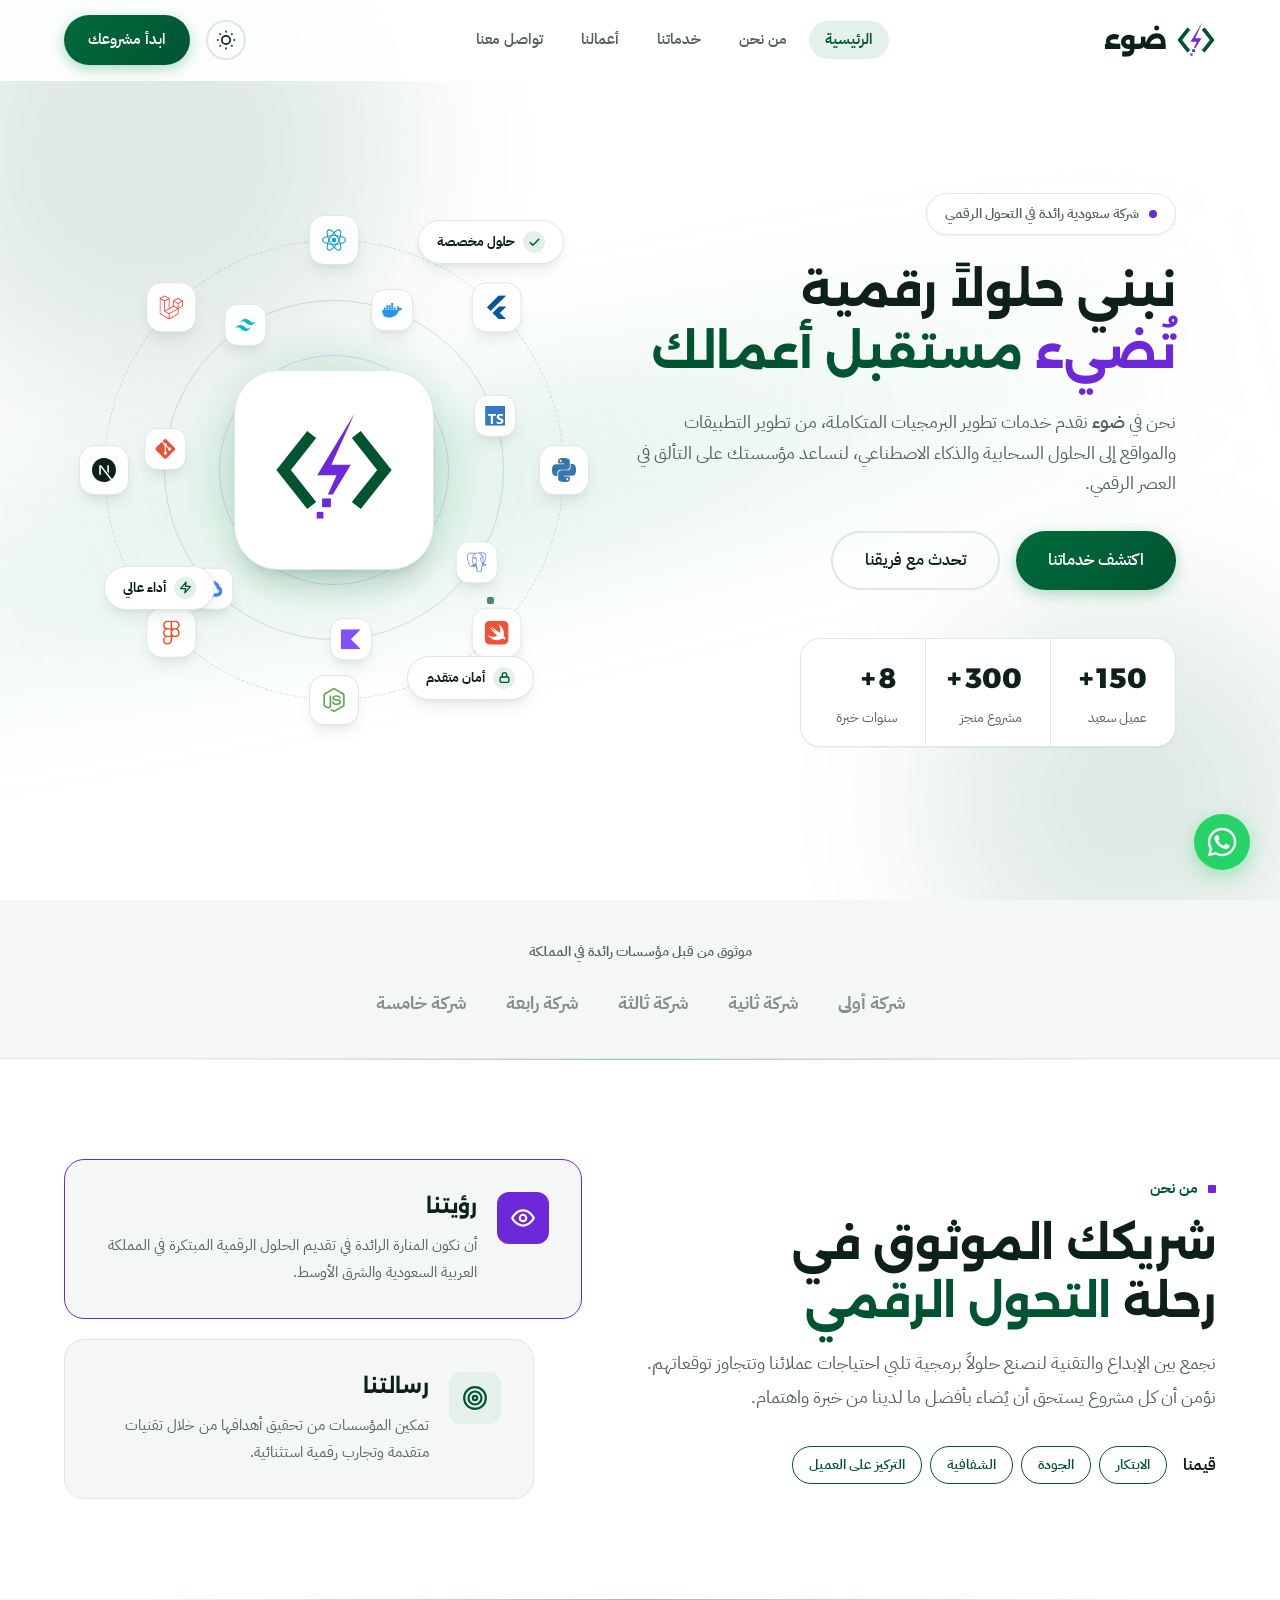
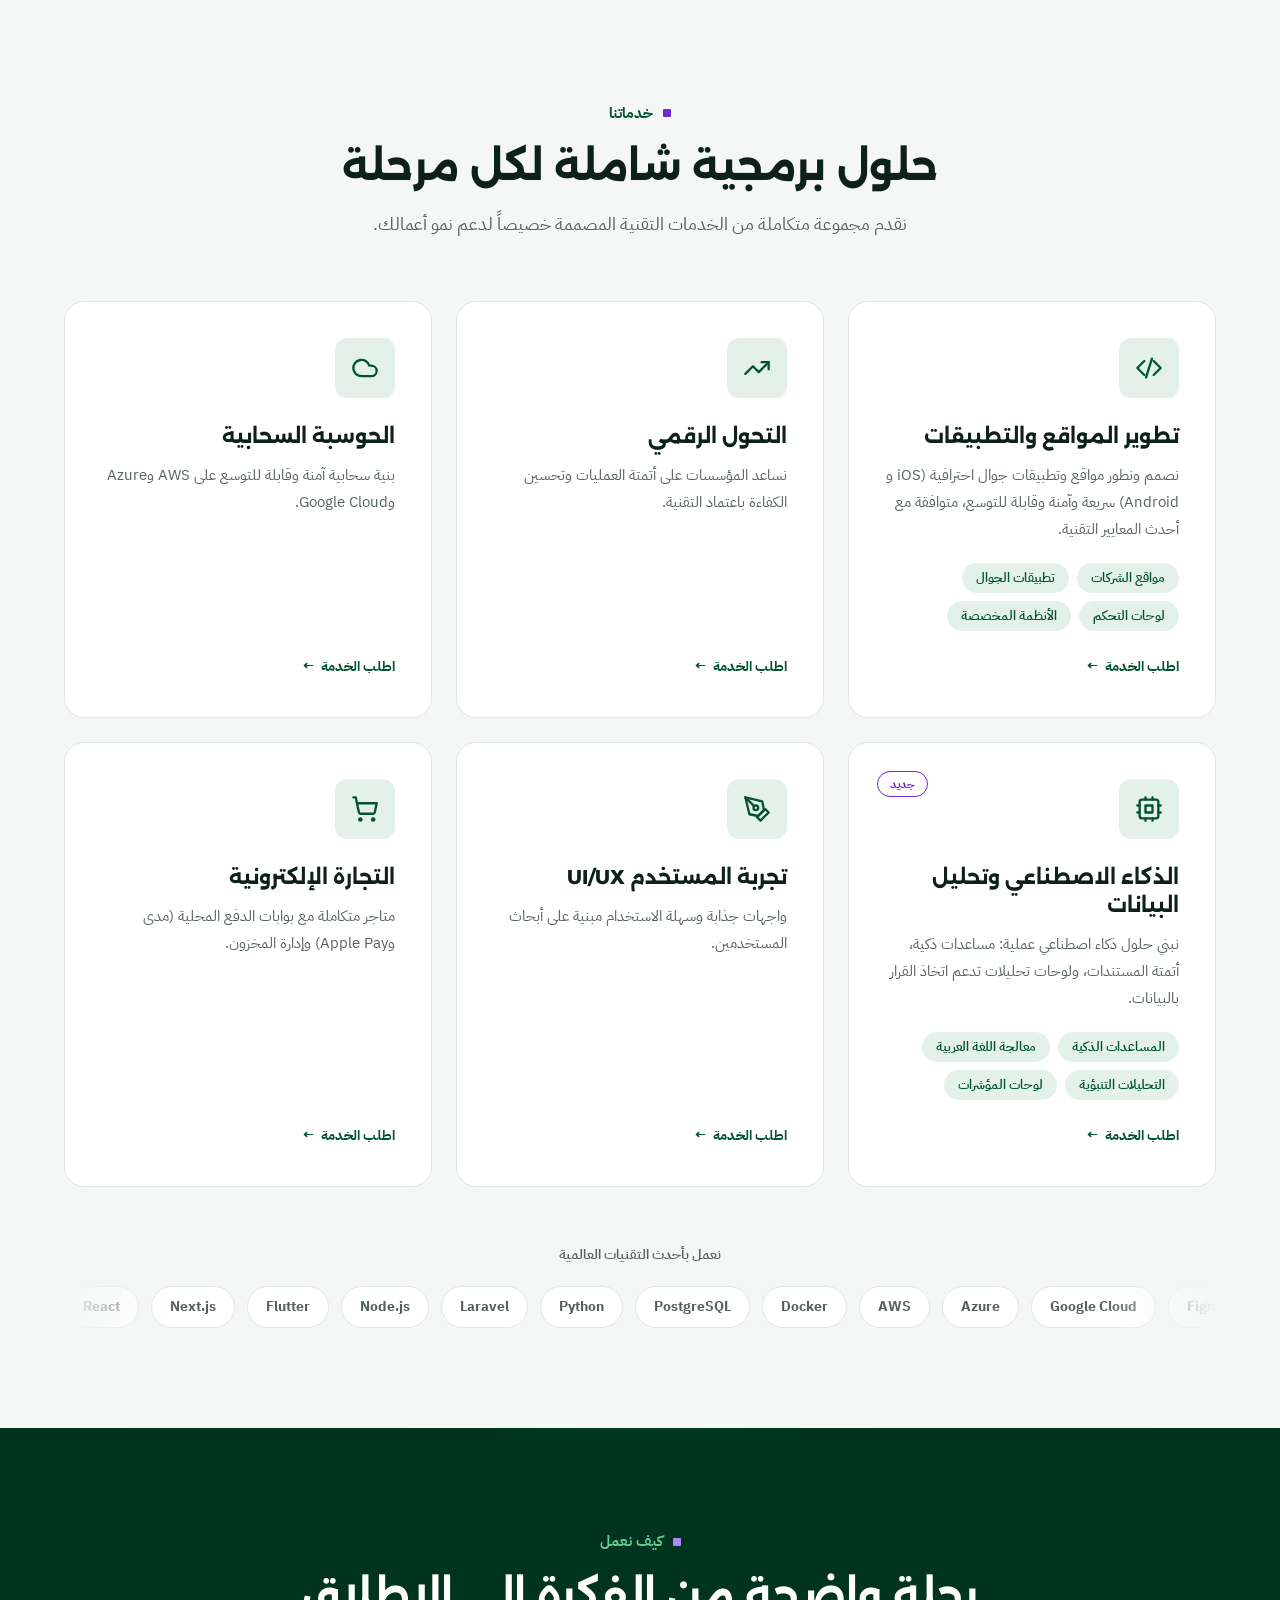
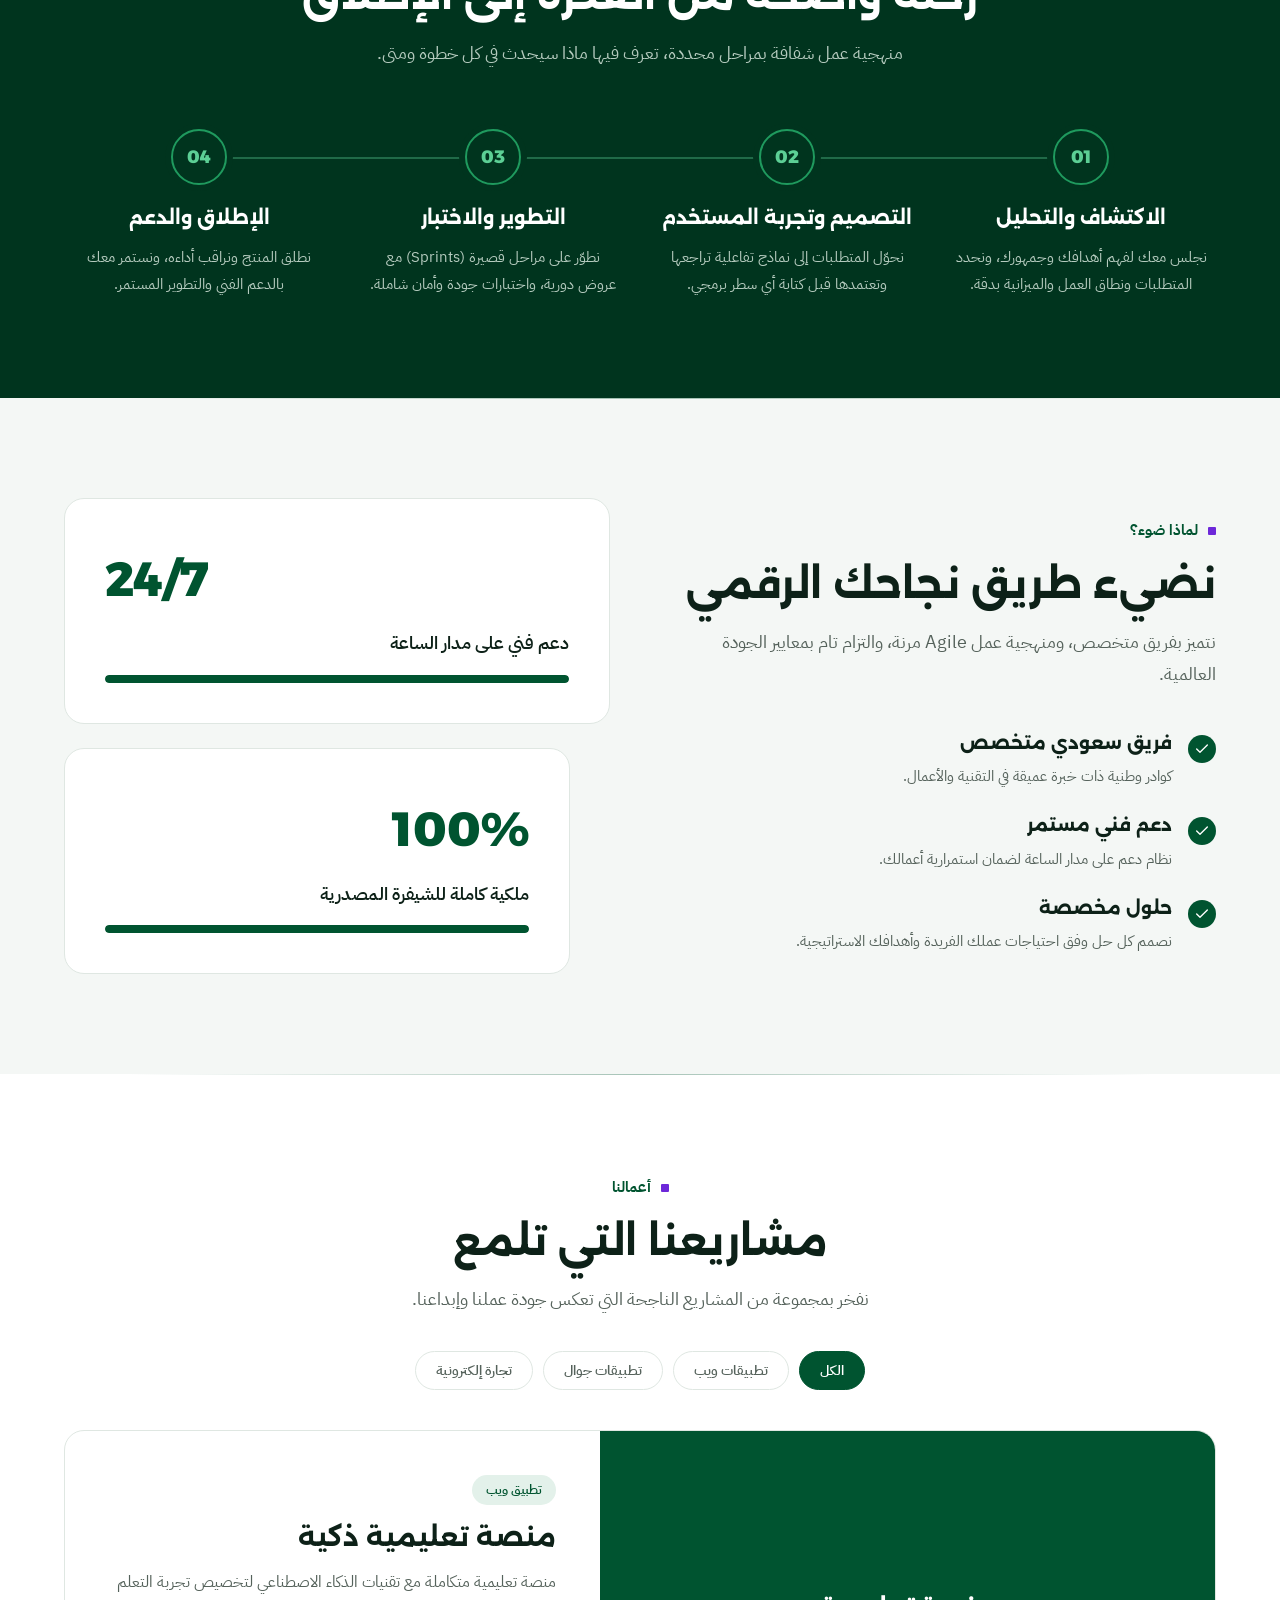
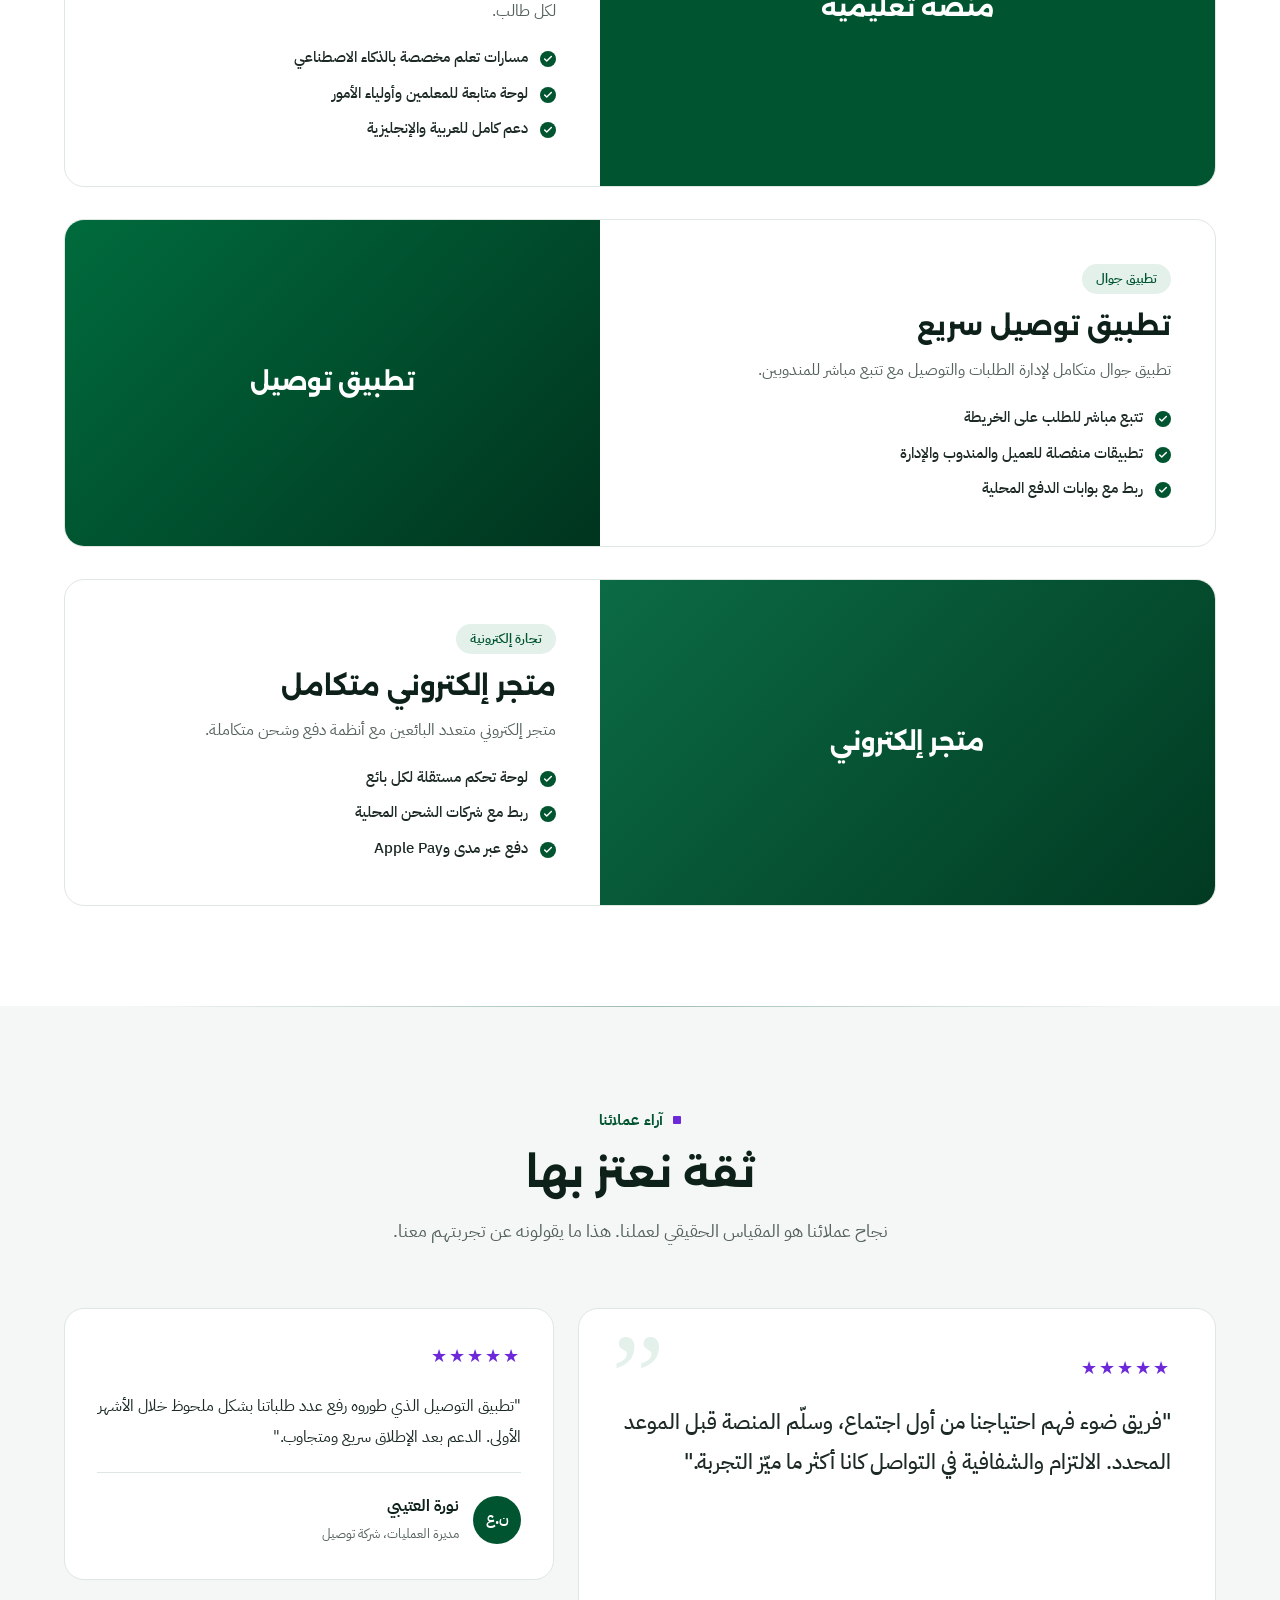
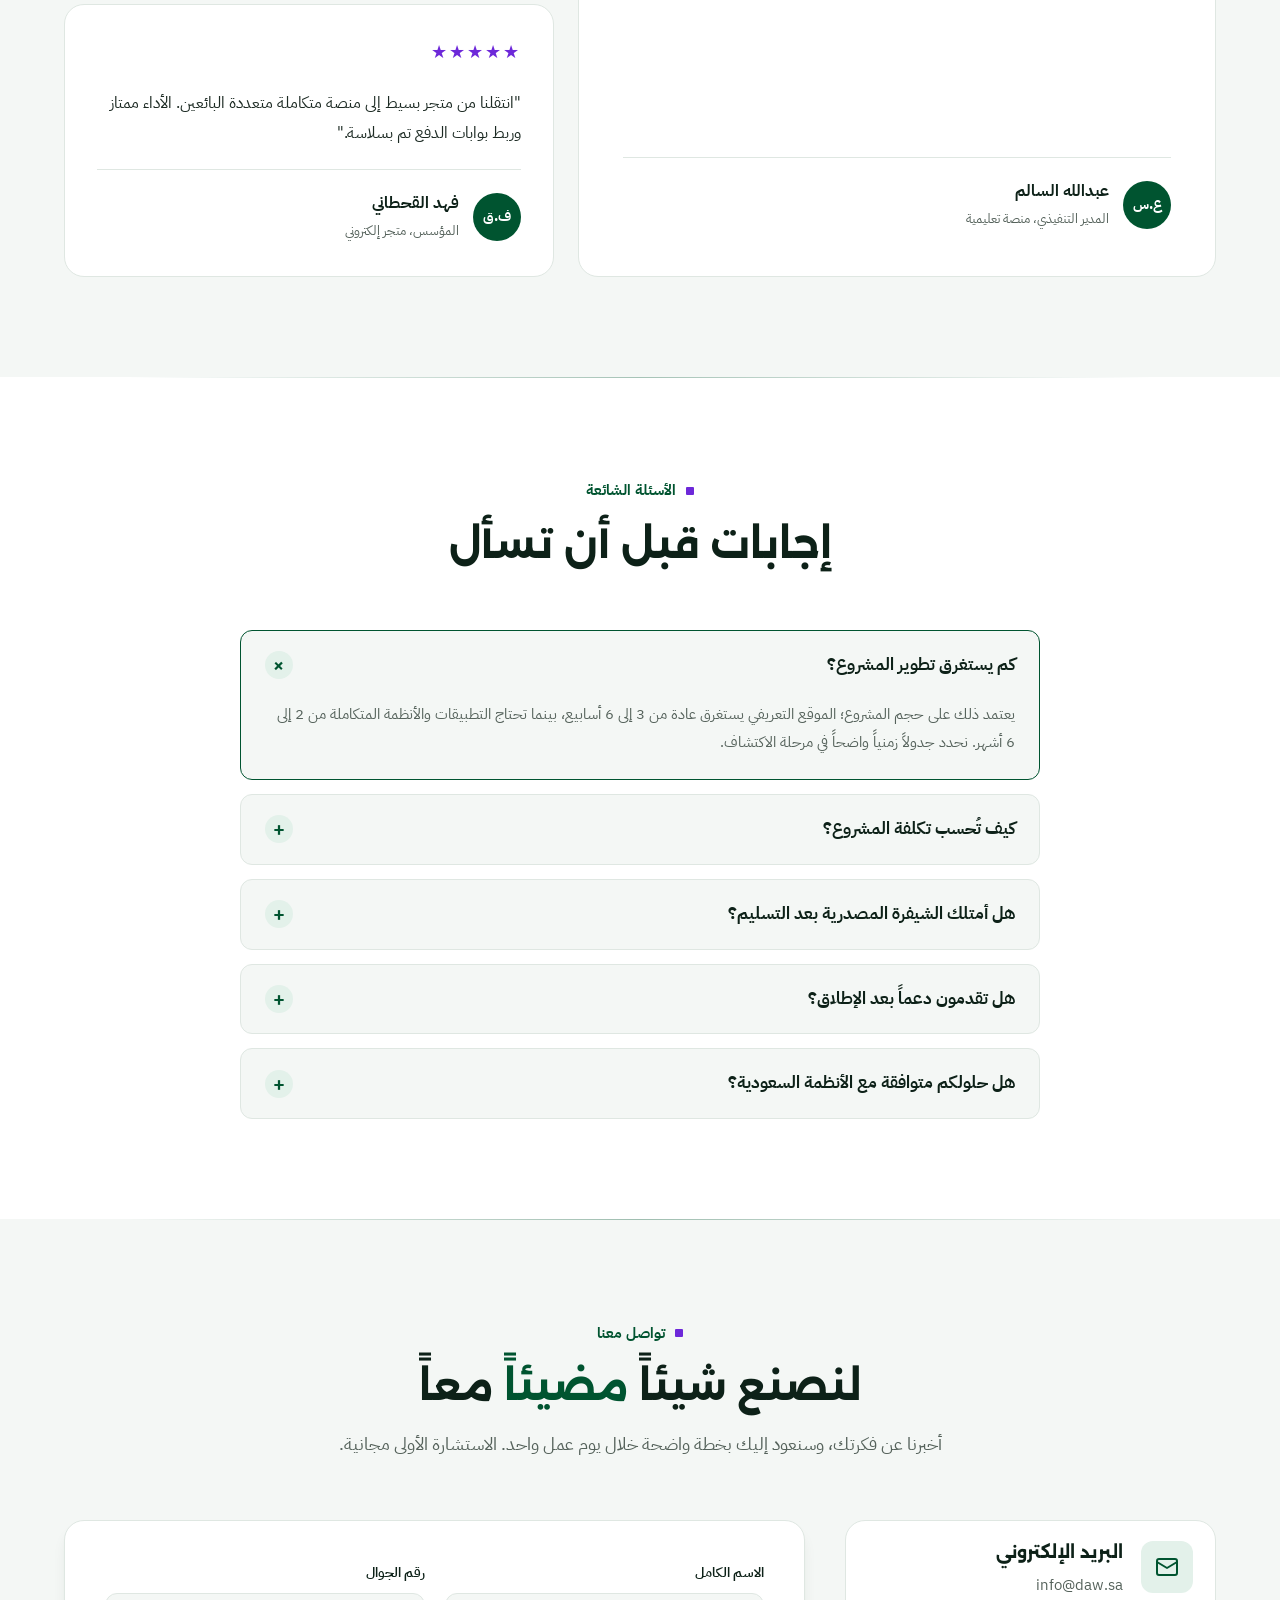
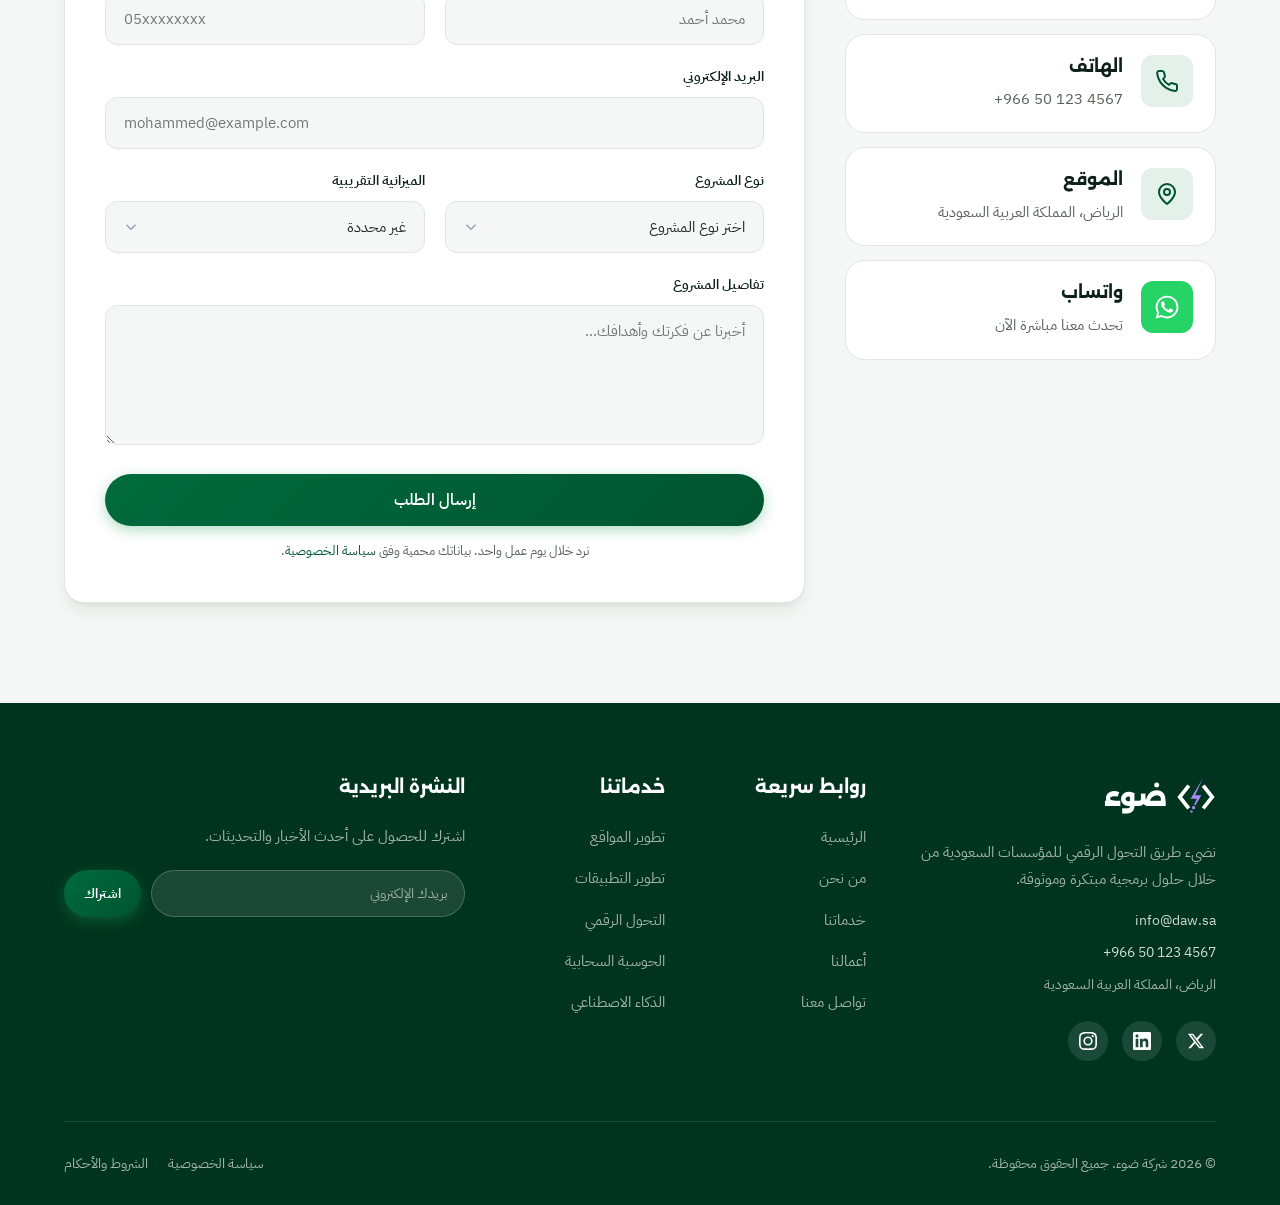
==== index.html @ 93f432c3 "chore: initial commit" ====
<!DOCTYPE html>
<html lang="ar" dir="rtl">
<head>
    <meta charset="UTF-8">
    <meta name="viewport" content="width=device-width, initial-scale=1.0">
    <title>ضوء - تطوير البرمجيات كخدمة | المملكة العربية السعودية</title>
    <meta name="description" content="ضوء - شركة سعودية متخصصة في تطوير البرمجيات والحلول الرقمية المبتكرة">
    <meta name="theme-color" content="#005430">

    <!-- Open Graph / مشاركة الروابط -->
    <meta property="og:type" content="website">
    <meta property="og:locale" content="ar_SA">
    <meta property="og:site_name" content="ضوء">
    <meta property="og:title" content="ضوء - تطوير البرمجيات كخدمة">
    <meta property="og:description" content="نبني حلولاً رقمية تُضيء مستقبل أعمالك: تطوير المواقع والتطبيقات، الحوسبة السحابية، والذكاء الاصطناعي.">
    <!-- TODO: أضف صورة مشاركة 1200×630 ثم فعّل السطرين التاليين -->
    <!-- <meta property="og:image" content="https://daw.sa/og-image.png"> -->
    <!-- <meta name="twitter:image" content="https://daw.sa/og-image.png"> -->
    <meta name="twitter:card" content="summary_large_image">
    <meta name="twitter:title" content="ضوء - تطوير البرمجيات كخدمة">
    <meta name="twitter:description" content="شركة سعودية متخصصة في تطوير البرمجيات والحلول الرقمية المبتكرة.">

    <link rel="icon" type="image/svg+xml" href="brand/favicon.svg">

    <!-- تطبيق الوضع الداكن قبل الرسم لمنع الوميض -->
    <script>
        (function () {
            try {
                var t = localStorage.getItem('theme');
                if (t === 'dark' || (!t && window.matchMedia('(prefers-color-scheme: dark)').matches)) {
                    document.documentElement.setAttribute('data-theme', 'dark');
                }
            } catch (e) {}
        })();
    </script>

    <script type="application/ld+json">
    {
        "@context": "https://schema.org",
        "@type": "Organization",
        "name": "ضوء",
        "description": "شركة سعودية متخصصة في تطوير البرمجيات والحلول الرقمية المبتكرة",
        "email": "info@daw.sa",
        "telephone": "+966501234567",
        "address": {
            "@type": "PostalAddress",
            "addressLocality": "الرياض",
            "addressCountry": "SA"
        }
    }
    </script>

    <link rel="preconnect" href="https://fonts.googleapis.com">
    <link rel="preconnect" href="https://fonts.gstatic.com" crossorigin>
    <link href="https://fonts.googleapis.com/css2?family=Alexandria:wght@500;600;700;800&family=IBM+Plex+Sans+Arabic:wght@300;400;500;600;700&display=swap" rel="stylesheet">
    <link rel="stylesheet" href="styles.css?v=24">
</head>
<body>
    <!-- Logo sprite (source: brand/logo-mark.svg) -->
    <svg width="0" height="0" style="position:absolute" aria-hidden="true" focusable="false">
        <defs>
            <clipPath id="logo-cut"><rect width="48" height="33.5"/></clipPath>
            <symbol id="logo-mark" viewBox="0 0 48 48">
                <path d="M14 12 4.5 24 14 36M34 12l9.5 12L34 36" fill="none" stroke="var(--logo-g)" stroke-width="4.4" stroke-linecap="square" stroke-linejoin="miter"/>
                <path d="M32 2 17.5 26H25L16 46 30.5 22H23Z" fill="var(--logo-gd)" clip-path="url(#logo-cut)"/>
                <rect x="19.4" y="35" width="3.4" height="3.4" fill="var(--logo-px)"/>
                <rect x="17.3" y="40.2" width="2.6" height="2.6" fill="var(--logo-px)"/>
            </symbol>
        </defs>
    </svg>
    <!-- Header -->
    <header class="header" id="header">
        <div class="container">
            <a href="#" class="logo" aria-label="ضوء - الصفحة الرئيسية">
                <span class="logo-icon"><svg aria-hidden="true"><use href="#logo-mark"/></svg></span>
                <span class="logo-text">ضو<span class="logo-hamza">ء</span></span>
            </a>
            <nav class="nav" id="nav">
                <ul class="nav-list">
                    <li><a href="#home" class="nav-link active">الرئيسية</a></li>
                    <li><a href="#about" class="nav-link">من نحن</a></li>
                    <li><a href="#services" class="nav-link">خدماتنا</a></li>
                    <li><a href="#work" class="nav-link">أعمالنا</a></li>
                    <li><a href="#contact" class="nav-link">تواصل معنا</a></li>
                </ul>
            </nav>
            <div class="header-actions">
                <button class="theme-toggle" id="themeToggle" aria-label="تبديل الوضع الداكن">
                    <svg class="sun-icon" viewBox="0 0 24 24" fill="none" stroke="currentColor" stroke-width="2">
                        <circle cx="12" cy="12" r="5"></circle>
                        <line x1="12" y1="1" x2="12" y2="3"></line>
                        <line x1="12" y1="21" x2="12" y2="23"></line>
                        <line x1="4.22" y1="4.22" x2="5.64" y2="5.64"></line>
                        <line x1="18.36" y1="18.36" x2="19.78" y2="19.78"></line>
                        <line x1="1" y1="12" x2="3" y2="12"></line>
                        <line x1="21" y1="12" x2="23" y2="12"></line>
                        <line x1="4.22" y1="19.78" x2="5.64" y2="18.36"></line>
                        <line x1="18.36" y1="5.64" x2="19.78" y2="4.22"></line>
                    </svg>
                    <svg class="moon-icon" viewBox="0 0 24 24" fill="none" stroke="currentColor" stroke-width="2">
                        <path d="M21 12.79A9 9 0 1 1 11.21 3 7 7 0 0 0 21 12.79z"></path>
                    </svg>
                </button>
                <a href="#contact" class="btn btn-primary">ابدأ مشروعك</a>
                <button class="menu-toggle" id="menuToggle" aria-label="فتح القائمة">
                    <span></span>
                    <span></span>
                    <span></span>
                </button>
            </div>
        </div>
    </header>

    <!-- Hero Section -->
    <section class="hero" id="home">
        <div class="hero-bg">
            <div class="gradient-orb orb-1"></div>
            <div class="gradient-orb orb-2"></div>
            <div class="hero-beam"></div>
        </div>
        <div class="container">
            <div class="hero-content">
                <div class="hero-badge">
                    <span class="badge-dot"></span>
                    شركة سعودية رائدة في التحول الرقمي
                </div>
                <h1 class="hero-title">
                    نبني حلولاً رقمية<br>
                    <span class="accent-word">تُضيء</span> <span class="gradient-text">مستقبل أعمالك</span>
                </h1>
                <p class="hero-description">
                    نحن في <strong>ضوء</strong> نقدم خدمات تطوير البرمجيات المتكاملة، من تطوير التطبيقات والمواقع إلى الحلول السحابية والذكاء الاصطناعي، لنساعد مؤسستك على التألق في العصر الرقمي.
                </p>
                <div class="hero-actions">
                    <a href="#services" class="btn btn-primary btn-lg">اكتشف خدماتنا</a>
                    <a href="#contact" class="btn btn-outline btn-lg">تحدث مع فريقنا</a>
                </div>
                <div class="hero-stats">
                    <div class="stat-item">
                        <span class="stat-number" data-count="150">0</span>
                        <span class="stat-suffix">+</span>
                        <span class="stat-label">عميل سعيد</span>
                    </div>
                    <div class="stat-item">
                        <span class="stat-number" data-count="300">0</span>
                        <span class="stat-suffix">+</span>
                        <span class="stat-label">مشروع منجز</span>
                    </div>
                    <div class="stat-item">
                        <span class="stat-number" data-count="8">0</span>
                        <span class="stat-suffix">+</span>
                        <span class="stat-label">سنوات خبرة</span>
                    </div>
                </div>
            </div>
            <div class="hero-visual">
                <!-- Brand emblem: the logo mark radiating light -->
                <div class="hero-emblem" aria-hidden="true">
                    <span class="emblem-ring ring-1"></span>
                    <span class="emblem-ring ring-2"></span>
                    <span class="emblem-ring ring-3"></span>
                    <span class="emblem-glow"></span>
                    <span class="emblem-core">
                        <svg><use href="#logo-mark"/></svg>
                    </span>
                    <span class="emblem-pixel px-b"></span>
                    <div class="orbit orbit-outer">
                        <span class="orbit-slot" style="--a: 0.0deg;"><span class="tech-chip" style="--brand: #149eca;" title="React"><svg viewBox="0 0 24 24"><path d="M14.23 12.004a2.236 2.236 0 0 1-2.235 2.236 2.236 2.236 0 0 1-2.236-2.236 2.236 2.236 0 0 1 2.235-2.236 2.236 2.236 0 0 1 2.236 2.236zm2.648-10.69c-1.346 0-3.107.96-4.888 2.622-1.78-1.653-3.542-2.602-4.887-2.602-.41 0-.783.093-1.106.278-1.375.793-1.683 3.264-.973 6.365C1.98 8.917 0 10.42 0 12.004c0 1.59 1.99 3.097 5.043 4.03-.704 3.113-.39 5.588.988 6.38.32.187.69.275 1.102.275 1.345 0 3.107-.96 4.888-2.624 1.78 1.654 3.542 2.603 4.887 2.603.41 0 .783-.09 1.106-.275 1.374-.792 1.683-3.263.973-6.365C22.02 15.096 24 13.59 24 12.004c0-1.59-1.99-3.097-5.043-4.032.704-3.11.39-5.587-.988-6.38-.318-.184-.688-.277-1.092-.278zm-.005 1.09v.006c.225 0 .406.044.558.127.666.382.955 1.835.73 3.704-.054.46-.142.945-.25 1.44-.96-.236-2.006-.417-3.107-.534-.66-.905-1.345-1.727-2.035-2.447 1.592-1.48 3.087-2.292 4.105-2.295zm-9.77.02c1.012 0 2.514.808 4.11 2.28-.686.72-1.37 1.537-2.02 2.442-1.107.117-2.154.298-3.113.538-.112-.49-.195-.964-.254-1.42-.23-1.868.054-3.32.714-3.707.19-.09.4-.127.563-.132zm4.882 3.05c.455.468.91.992 1.36 1.564-.44-.02-.89-.034-1.345-.034-.46 0-.915.01-1.36.034.44-.572.895-1.096 1.345-1.565zM12 8.1c.74 0 1.477.034 2.202.093.406.582.802 1.203 1.183 1.86.372.64.71 1.29 1.018 1.946-.308.655-.646 1.31-1.013 1.95-.38.66-.773 1.288-1.18 1.87-.728.063-1.466.098-2.21.098-.74 0-1.477-.035-2.202-.093-.406-.582-.802-1.204-1.183-1.86-.372-.64-.71-1.29-1.018-1.946.303-.657.646-1.313 1.013-1.954.38-.66.773-1.286 1.18-1.868.728-.064 1.466-.098 2.21-.098zm-3.635.254c-.24.377-.48.763-.704 1.16-.225.39-.435.782-.635 1.174-.265-.656-.49-1.31-.676-1.947.64-.15 1.315-.283 2.015-.386zm7.26 0c.695.103 1.365.23 2.006.387-.18.632-.405 1.282-.66 1.933-.2-.39-.41-.783-.64-1.174-.225-.392-.465-.774-.705-1.146zm3.063.675c.484.15.944.317 1.375.498 1.732.74 2.852 1.708 2.852 2.476-.005.768-1.125 1.74-2.857 2.475-.42.18-.88.342-1.355.493-.28-.958-.646-1.956-1.1-2.98.45-1.017.81-2.01 1.085-2.964zm-13.395.004c.278.96.645 1.957 1.1 2.98-.45 1.017-.812 2.01-1.086 2.964-.484-.15-.944-.318-1.37-.5-1.732-.737-2.852-1.706-2.852-2.474 0-.768 1.12-1.742 2.852-2.476.42-.18.88-.342 1.356-.494zm11.678 4.28c.265.657.49 1.312.676 1.948-.64.157-1.316.29-2.016.39.24-.375.48-.762.705-1.158.225-.39.435-.788.636-1.18zm-9.945.02c.2.392.41.783.64 1.175.23.39.465.772.705 1.143-.695-.102-1.365-.23-2.006-.386.18-.63.406-1.282.66-1.933zM17.92 16.32c.112.493.2.968.254 1.423.23 1.868-.054 3.32-.714 3.708-.147.09-.338.128-.563.128-1.012 0-2.514-.807-4.11-2.28.686-.72 1.37-1.536 2.02-2.44 1.107-.118 2.154-.3 3.113-.54zm-11.83.01c.96.234 2.006.415 3.107.532.66.905 1.345 1.727 2.035 2.446-1.595 1.483-3.092 2.295-4.11 2.295-.22-.005-.406-.05-.553-.132-.666-.38-.955-1.834-.73-3.703.054-.46.142-.944.25-1.438zm4.56.64c.44.02.89.034 1.345.034.46 0 .915-.01 1.36-.034-.44.572-.895 1.095-1.345 1.565-.455-.47-.91-.993-1.36-1.565z"/></svg></span></span>
                        <span class="orbit-slot" style="--a: 45.0deg;"><span class="tech-chip" style="--brand: #02569b;" title="Flutter"><svg viewBox="0 0 24 24"><path d="M14.314 0L2.3 12 6 15.7 21.684.013h-7.357zm.014 11.072L7.857 17.53l6.47 6.47H21.7l-6.46-6.468 6.46-6.46h-7.37z"/></svg></span></span>
                        <span class="orbit-slot" style="--a: 90.0deg;"><span class="tech-chip" style="--brand: #3776ab;" title="Python"><svg viewBox="0 0 24 24"><path d="M14.25.18l.9.2.73.26.59.3.45.32.34.34.25.34.16.33.1.3.04.26.02.2-.01.13V8.5l-.05.63-.13.55-.21.46-.26.38-.3.31-.33.25-.35.19-.35.14-.33.1-.3.07-.26.04-.21.02H8.77l-.69.05-.59.14-.5.22-.41.27-.33.32-.27.35-.2.36-.15.37-.1.35-.07.32-.04.27-.02.21v3.06H3.17l-.21-.03-.28-.07-.32-.12-.35-.18-.36-.26-.36-.36-.35-.46-.32-.59-.28-.73-.21-.88-.14-1.05-.05-1.23.06-1.22.16-1.04.24-.87.32-.71.36-.57.4-.44.42-.33.42-.24.4-.16.36-.1.32-.05.24-.01h.16l.06.01h8.16v-.83H6.18l-.01-2.75-.02-.37.05-.34.11-.31.17-.28.25-.26.31-.23.38-.2.44-.18.51-.15.58-.12.64-.1.71-.06.77-.04.84-.02 1.27.05zm-6.3 1.98l-.23.33-.08.41.08.41.23.34.33.22.41.09.41-.09.33-.22.23-.34.08-.41-.08-.41-.23-.33-.33-.22-.41-.09-.41.09zm13.09 3.95l.28.06.32.12.35.18.36.27.36.35.35.47.32.59.28.73.21.88.14 1.04.05 1.23-.06 1.23-.16 1.04-.24.86-.32.71-.36.57-.4.45-.42.33-.42.24-.4.16-.36.09-.32.05-.24.02-.16-.01h-8.22v.82h5.84l.01 2.76.02.36-.05.34-.11.31-.17.29-.25.25-.31.24-.38.2-.44.17-.51.15-.58.13-.64.09-.71.07-.77.04-.84.01-1.27-.04-1.07-.14-.9-.2-.73-.25-.59-.3-.45-.33-.34-.34-.25-.34-.16-.33-.1-.3-.04-.25-.02-.2.01-.13v-5.34l.05-.64.13-.54.21-.46.26-.38.3-.32.33-.24.35-.2.35-.14.33-.1.3-.06.26-.04.21-.02.13-.01h5.84l.69-.05.59-.14.5-.21.41-.28.33-.32.27-.35.2-.36.15-.36.1-.35.07-.32.04-.28.02-.21V6.07h2.09l.14.01zm-6.47 14.25l-.23.33-.08.41.08.41.23.33.33.23.41.08.41-.08.33-.23.23-.33.08-.41-.08-.41-.23-.33-.33-.23-.41-.08-.41.08z"/></svg></span></span>
                        <span class="orbit-slot" style="--a: 135.0deg;"><span class="tech-chip" style="--brand: #f05138;" title="Swift"><svg viewBox="0 0 24 24"><path d="M7.508 0c-.287 0-.573 0-.86.002-.241.002-.483.003-.724.01-.132.003-.263.009-.395.015A9.154 9.154 0 0 0 4.348.15 5.492 5.492 0 0 0 2.85.645 5.04 5.04 0 0 0 .645 2.848c-.245.48-.4.972-.495 1.5-.093.52-.122 1.05-.136 1.576a35.2 35.2 0 0 0-.012.724C0 6.935 0 7.221 0 7.508v8.984c0 .287 0 .575.002.862.002.24.005.481.012.722.014.526.043 1.057.136 1.576.095.528.25 1.02.495 1.5a5.03 5.03 0 0 0 2.205 2.203c.48.244.97.4 1.498.495.52.093 1.05.124 1.576.138.241.007.483.009.724.01.287.002.573.002.86.002h8.984c.287 0 .573 0 .86-.002.241-.001.483-.003.724-.01a10.523 10.523 0 0 0 1.578-.138 5.322 5.322 0 0 0 1.498-.495 5.035 5.035 0 0 0 2.203-2.203c.245-.48.4-.972.495-1.5.093-.52.124-1.05.138-1.576.007-.241.009-.481.01-.722.002-.287.002-.575.002-.862V7.508c0-.287 0-.573-.002-.86a33.662 33.662 0 0 0-.01-.724 10.5 10.5 0 0 0-.138-1.576 5.328 5.328 0 0 0-.495-1.5A5.039 5.039 0 0 0 21.152.645 5.32 5.32 0 0 0 19.654.15a10.493 10.493 0 0 0-1.578-.138 34.98 34.98 0 0 0-.722-.01C17.067 0 16.779 0 16.492 0H7.508zm6.035 3.41c4.114 2.47 6.545 7.162 5.549 11.131-.024.093-.05.181-.076.272l.002.001c2.062 2.538 1.5 5.258 1.236 4.745-1.072-2.086-3.066-1.568-4.088-1.043a6.803 6.803 0 0 1-.281.158l-.02.012-.002.002c-2.115 1.123-4.957 1.205-7.812-.022a12.568 12.568 0 0 1-5.64-4.838c.649.48 1.35.902 2.097 1.252 3.019 1.414 6.051 1.311 8.197-.002C9.651 12.73 7.101 9.67 5.146 7.191a10.628 10.628 0 0 1-1.005-1.384c2.34 2.142 6.038 4.83 7.365 5.576C8.69 8.408 6.208 4.743 6.324 4.86c4.436 4.47 8.528 6.996 8.528 6.996.154.085.27.154.36.213.085-.215.16-.437.224-.668.708-2.588-.09-5.548-1.893-7.992z"/></svg></span></span>
                        <span class="orbit-slot" style="--a: 180.0deg;"><span class="tech-chip" style="--brand: #5fa04e;" title="Node.js"><svg viewBox="0 0 24 24"><path d="M11.998,24c-0.321,0-0.641-0.084-0.922-0.247l-2.936-1.737c-0.438-0.245-0.224-0.332-0.08-0.383 c0.585-0.203,0.703-0.25,1.328-0.604c0.065-0.037,0.151-0.023,0.218,0.017l2.256,1.339c0.082,0.045,0.197,0.045,0.272,0l8.795-5.076 c0.082-0.047,0.134-0.141,0.134-0.238V6.921c0-0.099-0.053-0.192-0.137-0.242l-8.791-5.072c-0.081-0.047-0.189-0.047-0.271,0 L3.075,6.68C2.99,6.729,2.936,6.825,2.936,6.921v10.15c0,0.097,0.054,0.189,0.139,0.235l2.409,1.392 c1.307,0.654,2.108-0.116,2.108-0.89V7.787c0-0.142,0.114-0.253,0.256-0.253h1.115c0.139,0,0.255,0.112,0.255,0.253v10.021 c0,1.745-0.95,2.745-2.604,2.745c-0.508,0-0.909,0-2.026-0.551L2.28,18.675c-0.57-0.329-0.922-0.945-0.922-1.604V6.921 c0-0.659,0.353-1.275,0.922-1.603l8.795-5.082c0.557-0.315,1.296-0.315,1.848,0l8.794,5.082c0.57,0.329,0.924,0.944,0.924,1.603 v10.15c0,0.659-0.354,1.273-0.924,1.604l-8.794,5.078C12.643,23.916,12.324,24,11.998,24z M19.099,13.993 c0-1.9-1.284-2.406-3.987-2.763c-2.731-0.361-3.009-0.548-3.009-1.187c0-0.528,0.235-1.233,2.258-1.233 c1.807,0,2.473,0.389,2.747,1.607c0.024,0.115,0.129,0.199,0.247,0.199h1.141c0.071,0,0.138-0.031,0.186-0.081 c0.048-0.054,0.074-0.123,0.067-0.196c-0.177-2.098-1.571-3.076-4.388-3.076c-2.508,0-4.004,1.058-4.004,2.833 c0,1.925,1.488,2.457,3.895,2.695c2.88,0.282,3.103,0.703,3.103,1.269c0,0.983-0.789,1.402-2.642,1.402 c-2.327,0-2.839-0.584-3.011-1.742c-0.02-0.124-0.126-0.215-0.253-0.215h-1.137c-0.141,0-0.254,0.112-0.254,0.253 c0,1.482,0.806,3.248,4.655,3.248C17.501,17.007,19.099,15.91,19.099,13.993z"/></svg></span></span>
                        <span class="orbit-slot" style="--a: 225.0deg;"><span class="tech-chip" style="--brand: #f24e1e;" title="Figma"><svg viewBox="0 0 24 24"><path d="M15.852 8.981h-4.588V0h4.588c2.476 0 4.49 2.014 4.49 4.49s-2.014 4.491-4.49 4.491zM12.735 7.51h3.117c1.665 0 3.019-1.355 3.019-3.019s-1.355-3.019-3.019-3.019h-3.117V7.51zm0 1.471H8.148c-2.476 0-4.49-2.014-4.49-4.49S5.672 0 8.148 0h4.588v8.981zm-4.587-7.51c-1.665 0-3.019 1.355-3.019 3.019s1.354 3.02 3.019 3.02h3.117V1.471H8.148zm4.587 15.019H8.148c-2.476 0-4.49-2.014-4.49-4.49s2.014-4.49 4.49-4.49h4.588v8.98zM8.148 8.981c-1.665 0-3.019 1.355-3.019 3.019s1.355 3.019 3.019 3.019h3.117V8.981H8.148zM8.172 24c-2.489 0-4.515-2.014-4.515-4.49s2.014-4.49 4.49-4.49h4.588v4.441c0 2.503-2.047 4.539-4.563 4.539zm-.024-7.51a3.023 3.023 0 0 0-3.019 3.019c0 1.665 1.365 3.019 3.044 3.019 1.705 0 3.093-1.376 3.093-3.068v-2.97H8.148zm7.704 0h-.098c-2.476 0-4.49-2.014-4.49-4.49s2.014-4.49 4.49-4.49h.098c2.476 0 4.49 2.014 4.49 4.49s-2.014 4.49-4.49 4.49zm-.097-7.509c-1.665 0-3.019 1.355-3.019 3.019s1.355 3.019 3.019 3.019h.098c1.665 0 3.019-1.355 3.019-3.019s-1.355-3.019-3.019-3.019h-.098z"/></svg></span></span>
                        <span class="orbit-slot" style="--a: 270.0deg;"><span class="tech-chip" style="--brand: var(--secondary);" title="Next.js"><svg viewBox="0 0 24 24"><path d="M18.665 21.978C16.758 23.255 14.465 24 12 24 5.377 24 0 18.623 0 12S5.377 0 12 0s12 5.377 12 12c0 3.583-1.574 6.801-4.067 9.001L9.219 7.2H7.2v9.596h1.615V9.251l9.85 12.727Zm-3.332-8.533 1.6 2.061V7.2h-1.6v6.245Z"/></svg></span></span>
                        <span class="orbit-slot" style="--a: 315.0deg;"><span class="tech-chip" style="--brand: #ff2d20;" title="Laravel"><svg viewBox="0 0 24 24"><path d="M23.642 5.43a.364.364 0 01.014.1v5.149c0 .135-.073.26-.189.326l-4.323 2.49v4.934a.378.378 0 01-.188.326L9.93 23.949a.316.316 0 01-.066.027c-.008.002-.016.008-.024.01a.348.348 0 01-.192 0c-.011-.002-.02-.008-.03-.012-.02-.008-.042-.014-.062-.025L.533 18.755a.376.376 0 01-.189-.326V2.974c0-.033.005-.066.014-.098.003-.012.01-.02.014-.032a.369.369 0 01.023-.058c.004-.013.015-.022.023-.033l.033-.045c.012-.01.025-.018.037-.027.014-.012.027-.024.041-.034H.53L5.043.05a.375.375 0 01.375 0L9.93 2.647h.002c.015.01.027.021.04.033l.038.027c.013.014.02.03.033.045.008.011.02.021.025.033.01.02.017.038.024.058.003.011.01.021.013.032.01.031.014.064.014.098v9.652l3.76-2.164V5.527c0-.033.004-.066.013-.098.003-.01.01-.02.013-.032a.487.487 0 01.024-.059c.007-.012.018-.02.025-.033.012-.015.021-.03.033-.043.012-.012.025-.02.037-.028.014-.01.026-.023.041-.032h.001l4.513-2.598a.375.375 0 01.375 0l4.513 2.598c.016.01.027.021.042.031.012.01.025.018.036.028.013.014.022.03.034.044.008.012.019.021.024.033.011.02.018.04.024.06.006.01.012.021.015.032zm-.74 5.032V6.179l-1.578.908-2.182 1.256v4.283zm-4.51 7.75v-4.287l-2.147 1.225-6.126 3.498v4.325zM1.093 3.624v14.588l8.273 4.761v-4.325l-4.322-2.445-.002-.003H5.04c-.014-.01-.025-.021-.04-.031-.011-.01-.024-.018-.035-.027l-.001-.002c-.013-.012-.021-.025-.031-.04-.01-.011-.021-.022-.028-.036h-.002c-.008-.014-.013-.031-.02-.047-.006-.016-.014-.027-.018-.043a.49.49 0 01-.008-.057c-.002-.014-.006-.027-.006-.041V5.789l-2.18-1.257zM5.23.81L1.47 2.974l3.76 2.164 3.758-2.164zm1.956 13.505l2.182-1.256V3.624l-1.58.91-2.182 1.255v9.435zm11.581-10.95l-3.76 2.163 3.76 2.163 3.759-2.164zm-.376 4.978L16.21 7.087 14.63 6.18v4.283l2.182 1.256 1.58.908zm-8.65 9.654l5.514-3.148 2.756-1.572-3.757-2.163-4.323 2.489-3.941 2.27z"/></svg></span></span>
                    </div>
                    <div class="orbit orbit-inner">
                        <span class="orbit-slot" style="--a: 20.0deg;"><span class="tech-chip" style="--brand: #2496ed;" title="Docker"><svg viewBox="0 0 24 24"><path d="M13.983 11.078h2.119a.186.186 0 00.186-.185V9.006a.186.186 0 00-.186-.186h-2.119a.185.185 0 00-.185.185v1.888c0 .102.083.185.185.185m-2.954-5.43h2.118a.186.186 0 00.186-.186V3.574a.186.186 0 00-.186-.185h-2.118a.185.185 0 00-.185.185v1.888c0 .102.082.185.185.185m0 2.716h2.118a.187.187 0 00.186-.186V6.29a.186.186 0 00-.186-.185h-2.118a.185.185 0 00-.185.185v1.887c0 .102.082.185.185.186m-2.93 0h2.12a.186.186 0 00.184-.186V6.29a.185.185 0 00-.185-.185H8.1a.185.185 0 00-.185.185v1.887c0 .102.083.185.185.186m-2.964 0h2.119a.186.186 0 00.185-.186V6.29a.185.185 0 00-.185-.185H5.136a.186.186 0 00-.186.185v1.887c0 .102.084.185.186.186m5.893 2.715h2.118a.186.186 0 00.186-.185V9.006a.186.186 0 00-.186-.186h-2.118a.185.185 0 00-.185.185v1.888c0 .102.082.185.185.185m-2.93 0h2.12a.185.185 0 00.184-.185V9.006a.185.185 0 00-.184-.186h-2.12a.185.185 0 00-.184.185v1.888c0 .102.083.185.185.185m-2.964 0h2.119a.185.185 0 00.185-.185V9.006a.185.185 0 00-.184-.186h-2.12a.186.186 0 00-.186.186v1.887c0 .102.084.185.186.185m-2.92 0h2.12a.185.185 0 00.184-.185V9.006a.185.185 0 00-.184-.186h-2.12a.185.185 0 00-.184.185v1.888c0 .102.082.185.185.185M23.763 9.89c-.065-.051-.672-.51-1.954-.51-.338.001-.676.03-1.01.087-.248-1.7-1.653-2.53-1.716-2.566l-.344-.199-.226.327c-.284.438-.49.922-.612 1.43-.23.97-.09 1.882.403 2.661-.595.332-1.55.413-1.744.42H.751a.751.751 0 00-.75.748 11.376 11.376 0 00.692 4.062c.545 1.428 1.355 2.48 2.41 3.124 1.18.723 3.1 1.137 5.275 1.137.983.003 1.963-.086 2.93-.266a12.248 12.248 0 003.823-1.389c.98-.567 1.86-1.288 2.61-2.136 1.252-1.418 1.998-2.997 2.553-4.4h.221c1.372 0 2.215-.549 2.68-1.009.309-.293.55-.65.707-1.046l.098-.288Z"/></svg></span></span>
                        <span class="orbit-slot" style="--a: 71.4deg;"><span class="tech-chip" style="--brand: #3178c6;" title="TypeScript"><svg viewBox="0 0 24 24"><path d="M1.125 0C.502 0 0 .502 0 1.125v21.75C0 23.498.502 24 1.125 24h21.75c.623 0 1.125-.502 1.125-1.125V1.125C24 .502 23.498 0 22.875 0zm17.363 9.75c.612 0 1.154.037 1.627.111a6.38 6.38 0 0 1 1.306.34v2.458a3.95 3.95 0 0 0-.643-.361 5.093 5.093 0 0 0-.717-.26 5.453 5.453 0 0 0-1.426-.2c-.3 0-.573.028-.819.086a2.1 2.1 0 0 0-.623.242c-.17.104-.3.229-.393.374a.888.888 0 0 0-.14.49c0 .196.053.373.156.529.104.156.252.304.443.444s.423.276.696.41c.273.135.582.274.926.416.47.197.892.407 1.266.628.374.222.695.473.963.753.268.279.472.598.614.957.142.359.214.776.214 1.253 0 .657-.125 1.21-.373 1.656a3.033 3.033 0 0 1-1.012 1.085 4.38 4.38 0 0 1-1.487.596c-.566.12-1.163.18-1.79.18a9.916 9.916 0 0 1-1.84-.164 5.544 5.544 0 0 1-1.512-.493v-2.63a5.033 5.033 0 0 0 3.237 1.2c.333 0 .624-.03.872-.09.249-.06.456-.144.623-.25.166-.108.29-.234.373-.38a1.023 1.023 0 0 0-.074-1.089 2.12 2.12 0 0 0-.537-.5 5.597 5.597 0 0 0-.807-.444 27.72 27.72 0 0 0-1.007-.436c-.918-.383-1.602-.852-2.053-1.405-.45-.553-.676-1.222-.676-2.005 0-.614.123-1.141.369-1.582.246-.441.58-.804 1.004-1.089a4.494 4.494 0 0 1 1.47-.629 7.536 7.536 0 0 1 1.77-.201zm-15.113.188h9.563v2.166H9.506v9.646H6.789v-9.646H3.375z"/></svg></span></span>
                        <span class="orbit-slot" style="--a: 122.9deg;"><span class="tech-chip" style="--brand: #4169e1;" title="PostgreSQL"><svg viewBox="0 0 24 24"><path d="M23.5594 14.7228a.5269.5269 0 0 0-.0563-.1191c-.139-.2632-.4768-.3418-1.0074-.2321-1.6533.3411-2.2935.1312-2.5256-.0191 1.342-2.0482 2.445-4.522 3.0411-6.8297.2714-1.0507.7982-3.5237.1222-4.7316a1.5641 1.5641 0 0 0-.1509-.235C21.6931.9086 19.8007.0248 17.5099.0005c-1.4947-.0158-2.7705.3461-3.1161.4794a9.449 9.449 0 0 0-.5159-.0816 8.044 8.044 0 0 0-1.3114-.1278c-1.1822-.0184-2.2038.2642-3.0498.8406-.8573-.3211-4.7888-1.645-7.2219.0788C.9359 2.1526.3086 3.8733.4302 6.3043c.0409.818.5069 3.334 1.2423 5.7436.4598 1.5065.9387 2.7019 1.4334 3.582.553.9942 1.1259 1.5933 1.7143 1.7895.4474.1491 1.1327.1441 1.8581-.7279.8012-.9635 1.5903-1.8258 1.9446-2.2069.4351.2355.9064.3625 1.39.3772a.0569.0569 0 0 0 .0004.0041 11.0312 11.0312 0 0 0-.2472.3054c-.3389.4302-.4094.5197-1.5002.7443-.3102.064-1.1344.2339-1.1464.8115-.0025.1224.0329.2309.0919.3268.2269.4231.9216.6097 1.015.6331 1.3345.3335 2.5044.092 3.3714-.6787-.017 2.231.0775 4.4174.3454 5.0874.2212.5529.7618 1.9045 2.4692 1.9043.2505 0 .5263-.0291.8296-.0941 1.7819-.3821 2.5557-1.1696 2.855-2.9059.1503-.8707.4016-2.8753.5388-4.1012.0169-.0703.0357-.1207.057-.1362.0007-.0005.0697-.0471.4272.0307a.3673.3673 0 0 0 .0443.0068l.2539.0223.0149.001c.8468.0384 1.9114-.1426 2.5312-.4308.6438-.2988 1.8057-1.0323 1.5951-1.6698zM2.371 11.8765c-.7435-2.4358-1.1779-4.8851-1.2123-5.5719-.1086-2.1714.4171-3.6829 1.5623-4.4927 1.8367-1.2986 4.8398-.5408 6.108-.13-.0032.0032-.0066.0061-.0098.0094-2.0238 2.044-1.9758 5.536-1.9708 5.7495-.0002.0823.0066.1989.0162.3593.0348.5873.0996 1.6804-.0735 2.9184-.1609 1.1504.1937 2.2764.9728 3.0892.0806.0841.1648.1631.2518.2374-.3468.3714-1.1004 1.1926-1.9025 2.1576-.5677.6825-.9597.5517-1.0886.5087-.3919-.1307-.813-.5871-1.2381-1.3223-.4796-.839-.9635-2.0317-1.4155-3.5126zm6.0072 5.0871c-.1711-.0428-.3271-.1132-.4322-.1772.0889-.0394.2374-.0902.4833-.1409 1.2833-.2641 1.4815-.4506 1.9143-1.0002.0992-.126.2116-.2687.3673-.4426a.3549.3549 0 0 0 .0737-.1298c.1708-.1513.2724-.1099.4369-.0417.156.0646.3078.26.3695.4752.0291.1016.0619.2945-.0452.4444-.9043 1.2658-2.2216 1.2494-3.1676 1.0128zm2.094-3.988-.0525.141c-.133.3566-.2567.6881-.3334 1.003-.6674-.0021-1.3168-.2872-1.8105-.8024-.6279-.6551-.9131-1.5664-.7825-2.5004.1828-1.3079.1153-2.4468.079-3.0586-.005-.0857-.0095-.1607-.0122-.2199.2957-.2621 1.6659-.9962 2.6429-.7724.4459.1022.7176.4057.8305.928.5846 2.7038.0774 3.8307-.3302 4.7363-.084.1866-.1633.3629-.2311.5454zm7.3637 4.5725c-.0169.1768-.0358.376-.0618.5959l-.146.4383a.3547.3547 0 0 0-.0182.1077c-.0059.4747-.054.6489-.115.8693-.0634.2292-.1353.4891-.1794 1.0575-.11 1.4143-.8782 2.2267-2.4172 2.5565-1.5155.3251-1.7843-.4968-2.0212-1.2217a6.5824 6.5824 0 0 0-.0769-.2266c-.2154-.5858-.1911-1.4119-.1574-2.5551.0165-.5612-.0249-1.9013-.3302-2.6462.0044-.2932.0106-.5909.019-.8918a.3529.3529 0 0 0-.0153-.1126 1.4927 1.4927 0 0 0-.0439-.208c-.1226-.4283-.4213-.7866-.7797-.9351-.1424-.059-.4038-.1672-.7178-.0869.067-.276.1831-.5875.309-.9249l.0529-.142c.0595-.16.134-.3257.213-.5012.4265-.9476 1.0106-2.2453.3766-5.1772-.2374-1.0981-1.0304-1.6343-2.2324-1.5098-.7207.0746-1.3799.3654-1.7088.5321a5.6716 5.6716 0 0 0-.1958.1041c.0918-1.1064.4386-3.1741 1.7357-4.4823a4.0306 4.0306 0 0 1 .3033-.276.3532.3532 0 0 0 .1447-.0644c.7524-.5706 1.6945-.8506 2.802-.8325.4091.0067.8017.0339 1.1742.081 1.939.3544 3.2439 1.4468 4.0359 2.3827.8143.9623 1.2552 1.9315 1.4312 2.4543-1.3232-.1346-2.2234.1268-2.6797.779-.9926 1.4189.543 4.1729 1.2811 5.4964.1353.2426.2522.4522.2889.5413.2403.5825.5515.9713.7787 1.2552.0696.087.1372.1714.1885.245-.4008.1155-1.1208.3825-1.0552 1.717-.0123.1563-.0423.4469-.0834.8148-.0461.2077-.0702.4603-.0994.7662zm.8905-1.6211c-.0405-.8316.2691-.9185.5967-1.0105a2.8566 2.8566 0 0 0 .135-.0406 1.202 1.202 0 0 0 .1342.103c.5703.3765 1.5823.4213 3.0068.1344-.2016.1769-.5189.3994-.9533.6011-.4098.1903-1.0957.333-1.7473.3636-.7197.0336-1.0859-.0807-1.1721-.151zm.5695-9.2712c-.0059.3508-.0542.6692-.1054 1.0017-.055.3576-.112.7274-.1264 1.1762-.0142.4368.0404.8909.0932 1.3301.1066.887.216 1.8003-.2075 2.7014a3.5272 3.5272 0 0 1-.1876-.3856c-.0527-.1276-.1669-.3326-.3251-.6162-.6156-1.1041-2.0574-3.6896-1.3193-4.7446.3795-.5427 1.3408-.5661 2.1781-.463zm.2284 7.0137a12.3762 12.3762 0 0 0-.0853-.1074l-.0355-.0444c.7262-1.1995.5842-2.3862.4578-3.4385-.0519-.4318-.1009-.8396-.0885-1.2226.0129-.4061.0666-.7543.1185-1.0911.0639-.415.1288-.8443.1109-1.3505.0134-.0531.0188-.1158.0118-.1902-.0457-.4855-.5999-1.938-1.7294-3.253-.6076-.7073-1.4896-1.4972-2.6889-2.0395.5251-.1066 1.2328-.2035 2.0244-.1859 2.0515.0456 3.6746.8135 4.8242 2.2824a.908.908 0 0 1 .0667.1002c.7231 1.3556-.2762 6.2751-2.9867 10.5405zm-8.8166-6.1162c-.025.1794-.3089.4225-.6211.4225a.5821.5821 0 0 1-.0809-.0056c-.1873-.026-.3765-.144-.5059-.3156-.0458-.0605-.1203-.178-.1055-.2844.0055-.0401.0261-.0985.0925-.1488.1182-.0894.3518-.1226.6096-.0867.3163.0441.6426.1938.6113.4186zm7.9305-.4114c.0111.0792-.049.201-.1531.3102-.0683.0717-.212.1961-.4079.2232a.5456.5456 0 0 1-.075.0052c-.2935 0-.5414-.2344-.5607-.3717-.024-.1765.2641-.3106.5611-.352.297-.0414.6111.0088.6356.1851z"/></svg></span></span>
                        <span class="orbit-slot" style="--a: 174.3deg;"><span class="tech-chip" style="--brand: #7f52ff;" title="Kotlin"><svg viewBox="0 0 24 24"><path d="M24 24H0V0h24L12 12Z"/></svg></span></span>
                        <span class="orbit-slot" style="--a: 225.7deg;"><span class="tech-chip" style="--brand: #4285f4;" title="Google Cloud"><svg viewBox="0 0 24 24"><path d="M12.19 2.38a9.344 9.344 0 0 0-9.234 6.893c.053-.02-.055.013 0 0-3.875 2.551-3.922 8.11-.247 10.941l.006-.007-.007.03a6.717 6.717 0 0 0 4.077 1.356h5.173l.03.03h5.192c6.687.053 9.376-8.605 3.835-12.35a9.365 9.365 0 0 0-2.821-4.552l-.043.043.006-.05A9.344 9.344 0 0 0 12.19 2.38zm-.358 4.146c1.244-.04 2.518.368 3.486 1.15a5.186 5.186 0 0 1 1.862 4.078v.518c3.53-.07 3.53 5.262 0 5.193h-5.193l-.008.009v-.04H6.785a2.59 2.59 0 0 1-1.067-.23h.001a2.597 2.597 0 1 1 3.437-3.437l3.013-3.012A6.747 6.747 0 0 0 8.11 8.24c.018-.01.04-.026.054-.023a5.186 5.186 0 0 1 3.67-1.69z"/></svg></span></span>
                        <span class="orbit-slot" style="--a: 277.1deg;"><span class="tech-chip" style="--brand: #f05032;" title="Git"><svg viewBox="0 0 24 24"><path d="M13.09 23.549a1.54 1.54 0 0 1-2.18 0L.451 13.089a1.54 1.54 0 0 1 0-2.179l7.191-7.19 2.733 2.733a1.85 1.85 0 0 0 .964 2.326v6.66a1.849 1.849 0 1 0 1.54 0V8.957l2.508 2.508a1.85 1.85 0 1 0 1.09-1.09l-2.634-2.634a1.85 1.85 0 0 0-2.378-2.377L8.73 2.63 10.91.451a1.54 1.54 0 0 1 2.179 0l10.459 10.46a1.54 1.54 0 0 1 0 2.179z"/></svg></span></span>
                        <span class="orbit-slot" style="--a: 328.6deg;"><span class="tech-chip" style="--brand: #06b6d4;" title="Tailwind CSS"><svg viewBox="0 0 24 24"><path d="M12.001,4.8c-3.2,0-5.2,1.6-6,4.8c1.2-1.6,2.6-2.2,4.2-1.8c0.913,0.228,1.565,0.89,2.288,1.624 C13.666,10.618,15.027,12,18.001,12c3.2,0,5.2-1.6,6-4.8c-1.2,1.6-2.6,2.2-4.2,1.8c-0.913-0.228-1.565-0.89-2.288-1.624 C16.337,6.182,14.976,4.8,12.001,4.8z M6.001,12c-3.2,0-5.2,1.6-6,4.8c1.2-1.6,2.6-2.2,4.2-1.8c0.913,0.228,1.565,0.89,2.288,1.624 c1.177,1.194,2.538,2.576,5.512,2.576c3.2,0,5.2-1.6,6-4.8c-1.2,1.6-2.6,2.2-4.2,1.8c-0.913-0.228-1.565-0.89-2.288-1.624 C10.337,13.382,8.976,12,6.001,12z"/></svg></span></span>
                    </div>
                </div>

                <!-- Floating feature badges -->
                <div class="feature-badge badge-1">
                    <span class="badge-icon">
                        <svg viewBox="0 0 24 24" fill="none" stroke="currentColor" stroke-width="2.5" stroke-linecap="round" stroke-linejoin="round"><path d="M20 6 9 17l-5-5"/></svg>
                    </span>
                    <span>حلول مخصصة</span>
                </div>
                <div class="feature-badge badge-2">
                    <span class="badge-icon">
                        <svg viewBox="0 0 24 24" fill="none" stroke="currentColor" stroke-width="2.5" stroke-linecap="round" stroke-linejoin="round"><path d="M13 2 3 14h9l-1 8 10-12h-9l1-8z"/></svg>
                    </span>
                    <span>أداء عالي</span>
                </div>
                <div class="feature-badge badge-3">
                    <span class="badge-icon">
                        <svg viewBox="0 0 24 24" fill="none" stroke="currentColor" stroke-width="2.5" stroke-linecap="round" stroke-linejoin="round"><rect x="4" y="11" width="16" height="10" rx="2"/><path d="M8 11V7a4 4 0 0 1 8 0v4"/></svg>
                    </span>
                    <span>أمان متقدم</span>
                </div>
            </div>
        </div>
    </section>

    <!-- Clients/Trust -->
    <section class="trust">
        <div class="container">
            <p class="trust-text">موثوق من قبل مؤسسات رائدة في المملكة</p>
            <!-- TODO: استبدل الأسماء بشعارات العملاء الحقيقية (SVG/PNG) -->
            <div class="trust-logos">
                <div class="trust-logo">شركة أولى</div>
                <div class="trust-logo">شركة ثانية</div>
                <div class="trust-logo">شركة ثالثة</div>
                <div class="trust-logo">شركة رابعة</div>
                <div class="trust-logo">شركة خامسة</div>
            </div>
        </div>
    </section>

    <!-- About Section -->
    <section class="about section" id="about">
        <div class="container">
            <div class="about-split">
                <div class="about-intro">
                    <span class="section-tag">من نحن</span>
                    <h2 class="section-title">شريكك الموثوق في رحلة <span class="text-glow">التحول الرقمي</span></h2>
                    <p class="about-lead">
                        نجمع بين الإبداع والتقنية لنصنع حلولاً برمجية تلبي احتياجات عملائنا وتتجاوز توقعاتهم. نؤمن أن كل مشروع يستحق أن يُضاء بأفضل ما لدينا من خبرة واهتمام.
                    </p>
                    <div class="about-values">
                        <span class="about-values-label">قيمنا</span>
                        <ul>
                            <li>الابتكار</li>
                            <li>الجودة</li>
                            <li>الشفافية</li>
                            <li>التركيز على العميل</li>
                        </ul>
                    </div>
                </div>
                <div class="about-cards">
                    <div class="about-card about-card-vision">
                        <div class="about-icon">
                            <svg viewBox="0 0 24 24" fill="none" stroke="currentColor" stroke-width="2" stroke-linecap="round" stroke-linejoin="round"><path d="M2 12s3.5-7 10-7 10 7 10 7-3.5 7-10 7S2 12 2 12z"/><circle cx="12" cy="12" r="3"/></svg>
                        </div>
                        <div>
                            <h3>رؤيتنا</h3>
                            <p>أن نكون المنارة الرائدة في تقديم الحلول الرقمية المبتكرة في المملكة العربية السعودية والشرق الأوسط.</p>
                        </div>
                    </div>
                    <div class="about-card">
                        <div class="about-icon">
                            <svg viewBox="0 0 24 24" fill="none" stroke="currentColor" stroke-width="2" stroke-linecap="round" stroke-linejoin="round"><circle cx="12" cy="12" r="10"/><circle cx="12" cy="12" r="6"/><circle cx="12" cy="12" r="2"/></svg>
                        </div>
                        <div>
                            <h3>رسالتنا</h3>
                            <p>تمكين المؤسسات من تحقيق أهدافها من خلال تقنيات متقدمة وتجارب رقمية استثنائية.</p>
                        </div>
                    </div>
                </div>
            </div>
        </div>
    </section>

    <!-- Services Section -->
    <section class="services section" id="services">
        <div class="container">
            <div class="section-header">
                <span class="section-tag">خدماتنا</span>
                <h2 class="section-title">حلول برمجية شاملة لكل مرحلة</h2>
                <p class="section-subtitle">
                    نقدم مجموعة متكاملة من الخدمات التقنية المصممة خصيصاً لدعم نمو أعمالك.
                </p>
            </div>
            <div class="services-grid">
                <div class="service-card">
                    <div class="service-icon">
                        <svg viewBox="0 0 24 24" fill="none" stroke="currentColor" stroke-width="2" stroke-linecap="round" stroke-linejoin="round"><path d="m16 18 6-6-6-6"/><path d="m8 6-6 6 6 6"/><path d="m14.5 4-5 16"/></svg>
                    </div>
                    <h3>تطوير المواقع والتطبيقات</h3>
                    <p>نصمم ونطور مواقع وتطبيقات جوال احترافية (<bdi>iOS</bdi> و <bdi>Android</bdi>) سريعة وآمنة وقابلة للتوسع، متوافقة مع أحدث المعايير التقنية.</p>
                    <ul class="service-tags">
                        <li>مواقع الشركات</li>
                        <li>تطبيقات الجوال</li>
                        <li>لوحات التحكم</li>
                        <li>الأنظمة المخصصة</li>
                    </ul>
                    <a href="#contact" class="service-link" data-service="web">اطلب الخدمة <span aria-hidden="true">←</span></a>
                </div>
                <div class="service-card">
                    <div class="service-icon">
                        <svg viewBox="0 0 24 24" fill="none" stroke="currentColor" stroke-width="2" stroke-linecap="round" stroke-linejoin="round"><path d="M22 7 13.5 15.5l-5-5L2 17"/><path d="M16 7h6v6"/></svg>
                    </div>
                    <h3>التحول الرقمي</h3>
                    <p>نساعد المؤسسات على أتمتة العمليات وتحسين الكفاءة باعتماد التقنية.</p>
                    <a href="#contact" class="service-link" data-service="transformation">اطلب الخدمة <span aria-hidden="true">←</span></a>
                </div>
                <div class="service-card">
                    <div class="service-icon">
                        <svg viewBox="0 0 24 24" fill="none" stroke="currentColor" stroke-width="2" stroke-linecap="round" stroke-linejoin="round"><path d="M17.5 19H9a7 7 0 1 1 6.71-9h1.79a4.5 4.5 0 1 1 0 9Z"/></svg>
                    </div>
                    <h3>الحوسبة السحابية</h3>
                    <p>بنية سحابية آمنة وقابلة للتوسع على <bdi>AWS</bdi> و<bdi>Azure</bdi> و<bdi>Google Cloud</bdi>.</p>
                    <a href="#contact" class="service-link" data-service="cloud">اطلب الخدمة <span aria-hidden="true">←</span></a>
                </div>
                <div class="service-card">
                    <span class="badge-new">جديد</span>
                    <div class="service-icon">
                        <svg viewBox="0 0 24 24" fill="none" stroke="currentColor" stroke-width="2" stroke-linecap="round" stroke-linejoin="round"><rect x="4" y="4" width="16" height="16" rx="2"/><rect x="9" y="9" width="6" height="6"/><path d="M15 2v2M15 20v2M2 15h2M2 9h2M20 15h2M20 9h2M9 2v2M9 20v2"/></svg>
                    </div>
                    <h3>الذكاء الاصطناعي وتحليل البيانات</h3>
                    <p>نبني حلول ذكاء اصطناعي عملية: مساعدات ذكية، أتمتة المستندات، ولوحات تحليلات تدعم اتخاذ القرار بالبيانات.</p>
                    <ul class="service-tags">
                        <li>المساعدات الذكية</li>
                        <li>معالجة اللغة العربية</li>
                        <li>التحليلات التنبؤية</li>
                        <li>لوحات المؤشرات</li>
                    </ul>
                    <a href="#contact" class="service-link" data-service="ai">اطلب الخدمة <span aria-hidden="true">←</span></a>
                </div>
                <div class="service-card">
                    <div class="service-icon">
                        <svg viewBox="0 0 24 24" fill="none" stroke="currentColor" stroke-width="2" stroke-linecap="round" stroke-linejoin="round"><path d="m12 19 7-7 3 3-7 7-3-3z"/><path d="m18 13-1.5-7.5L2 2l3.5 14.5L13 18l5-5z"/><path d="m2 2 7.586 7.586"/><circle cx="11" cy="11" r="2"/></svg>
                    </div>
                    <h3>تجربة المستخدم <bdi>UI/UX</bdi></h3>
                    <p>واجهات جذابة وسهلة الاستخدام مبنية على أبحاث المستخدمين.</p>
                    <a href="#contact" class="service-link" data-service="uiux">اطلب الخدمة <span aria-hidden="true">←</span></a>
                </div>
                <div class="service-card">
                    <div class="service-icon">
                        <svg viewBox="0 0 24 24" fill="none" stroke="currentColor" stroke-width="2" stroke-linecap="round" stroke-linejoin="round"><circle cx="8" cy="21" r="1"/><circle cx="19" cy="21" r="1"/><path d="M2.05 2.05h2l2.66 12.42a2 2 0 0 0 2 1.58h9.78a2 2 0 0 0 1.95-1.57l1.65-7.43H5.12"/></svg>
                    </div>
                    <h3>التجارة الإلكترونية</h3>
                    <p>متاجر متكاملة مع بوابات الدفع المحلية (مدى و<bdi>Apple Pay</bdi>) وإدارة المخزون.</p>
                    <a href="#contact" class="service-link" data-service="ecommerce">اطلب الخدمة <span aria-hidden="true">←</span></a>
                </div>
            </div>

            <div class="tech-stack">
                <p class="tech-stack-title">نعمل بأحدث التقنيات العالمية</p>
                <div class="tech-marquee">
                    <ul class="tech-list"><li>React</li><li>Next.js</li><li>Flutter</li><li>Node.js</li><li>Laravel</li><li>Python</li><li>PostgreSQL</li><li>Docker</li><li>AWS</li><li>Azure</li><li>Google Cloud</li><li>Figma</li></ul>
                    <ul class="tech-list" aria-hidden="true"><li>React</li><li>Next.js</li><li>Flutter</li><li>Node.js</li><li>Laravel</li><li>Python</li><li>PostgreSQL</li><li>Docker</li><li>AWS</li><li>Azure</li><li>Google Cloud</li><li>Figma</li></ul>
                </div>
            </div>
        </div>
    </section>

    <!-- Process Section -->
    <section class="process section" id="process">
        <div class="container">
            <div class="section-header">
                <span class="section-tag">كيف نعمل</span>
                <h2 class="section-title">رحلة واضحة من الفكرة إلى الإطلاق</h2>
                <p class="section-subtitle">
                    منهجية عمل شفافة بمراحل محددة، تعرف فيها ماذا سيحدث في كل خطوة ومتى.
                </p>
            </div>
            <ol class="process-grid">
                <li class="process-step">
                    <span class="process-number">01</span>
                    <h3>الاكتشاف والتحليل</h3>
                    <p>نجلس معك لفهم أهدافك وجمهورك، ونحدد المتطلبات ونطاق العمل والميزانية بدقة.</p>
                </li>
                <li class="process-step">
                    <span class="process-number">02</span>
                    <h3>التصميم وتجربة المستخدم</h3>
                    <p>نحوّل المتطلبات إلى نماذج تفاعلية تراجعها وتعتمدها قبل كتابة أي سطر برمجي.</p>
                </li>
                <li class="process-step">
                    <span class="process-number">03</span>
                    <h3>التطوير والاختبار</h3>
                    <p>نطوّر على مراحل قصيرة (<bdi>Sprints</bdi>) مع عروض دورية، واختبارات جودة وأمان شاملة.</p>
                </li>
                <li class="process-step">
                    <span class="process-number">04</span>
                    <h3>الإطلاق والدعم</h3>
                    <p>نطلق المنتج ونراقب أداءه، ونستمر معك بالدعم الفني والتطوير المستمر.</p>
                </li>
            </ol>
        </div>
    </section>

    <!-- Why Us Section -->
    <section class="why-us section">
        <div class="container">
            <div class="why-us-grid">
                <div class="why-us-content">
                    <span class="section-tag">لماذا ضوء؟</span>
                    <h2 class="section-title">نضيء طريق نجاحك الرقمي</h2>
                    <p class="section-subtitle">
                        نتميز بفريق متخصص، ومنهجية عمل <bdi>Agile</bdi> مرنة، والتزام تام بمعايير الجودة العالمية.
                    </p>
                    <ul class="why-us-list">
                        <li>
                            <span class="check-icon">
                                <svg viewBox="0 0 24 24" fill="none"><path d="M20 6L9 17L4 12" stroke="currentColor" stroke-width="2" stroke-linecap="round" stroke-linejoin="round"/></svg>
                            </span>
                            <div>
                                <h4>فريق سعودي متخصص</h4>
                                <p>كوادر وطنية ذات خبرة عميقة في التقنية والأعمال.</p>
                            </div>
                        </li>
                        <li>
                            <span class="check-icon">
                                <svg viewBox="0 0 24 24" fill="none"><path d="M20 6L9 17L4 12" stroke="currentColor" stroke-width="2" stroke-linecap="round" stroke-linejoin="round"/></svg>
                            </span>
                            <div>
                                <h4>دعم فني مستمر</h4>
                                <p>نظام دعم على مدار الساعة لضمان استمرارية أعمالك.</p>
                            </div>
                        </li>
                        <li>
                            <span class="check-icon">
                                <svg viewBox="0 0 24 24" fill="none"><path d="M20 6L9 17L4 12" stroke="currentColor" stroke-width="2" stroke-linecap="round" stroke-linejoin="round"/></svg>
                            </span>
                            <div>
                                <h4>حلول مخصصة</h4>
                                <p>نصمم كل حل وفق احتياجات عملك الفريدة وأهدافك الاستراتيجية.</p>
                            </div>
                        </li>
                    </ul>
                </div>
                <div class="why-us-visual">
                    <div class="why-us-card">
                        <div class="why-us-number" dir="ltr">24/7</div>
                        <div class="why-us-label">دعم فني على مدار الساعة</div>
                        <div class="why-us-bar" style="--fill: 1"><span></span></div>
                    </div>
                    <div class="why-us-card card-offset">
                        <div class="why-us-number"><span data-count="100">0</span>%</div>
                        <div class="why-us-label">ملكية كاملة للشيفرة المصدرية</div>
                        <div class="why-us-bar" style="--fill: 1"><span></span></div>
                    </div>
                </div>
            </div>
        </div>
    </section>

    <!-- Work/Portfolio Section -->
    <section class="work section" id="work">
        <div class="container">
            <div class="section-header">
                <span class="section-tag">أعمالنا</span>
                <h2 class="section-title">مشاريعنا التي تلمع</h2>
                <p class="section-subtitle">
                    نفخر بمجموعة من المشاريع الناجحة التي تعكس جودة عملنا وإبداعنا.
                </p>
            </div>
            <div class="work-filters" role="group" aria-label="تصفية المشاريع">
                <button type="button" class="work-filter active" data-filter="all" aria-pressed="true">الكل</button>
                <button type="button" class="work-filter" data-filter="web" aria-pressed="false">تطبيقات ويب</button>
                <button type="button" class="work-filter" data-filter="mobile" aria-pressed="false">تطبيقات جوال</button>
                <button type="button" class="work-filter" data-filter="ecommerce" aria-pressed="false">تجارة إلكترونية</button>
            </div>
            <!-- TODO: استبدل .work-placeholder بصور المشاريع، وأضف نتائج رقمية حقيقية في .work-results -->
            <div class="work-list">
                <article class="work-case" data-category="web">
                    <div class="work-image">
                        <div class="work-placeholder">
                            <span>منصة تعليمية</span>
                        </div>
                    </div>
                    <div class="work-info">
                        <span class="work-category">تطبيق ويب</span>
                        <h3>منصة تعليمية ذكية</h3>
                        <p>منصة تعليمية متكاملة مع تقنيات الذكاء الاصطناعي لتخصيص تجربة التعلم لكل طالب.</p>
                        <ul class="work-results">
                            <li>مسارات تعلم مخصصة بالذكاء الاصطناعي</li>
                            <li>لوحة متابعة للمعلمين وأولياء الأمور</li>
                            <li>دعم كامل للعربية والإنجليزية</li>
                        </ul>
                    </div>
                </article>
                <article class="work-case" data-category="mobile">
                    <div class="work-image">
                        <div class="work-placeholder" style="--bg: linear-gradient(135deg, #006b3d 0%, #00341e 100%);">
                            <span>تطبيق توصيل</span>
                        </div>
                    </div>
                    <div class="work-info">
                        <span class="work-category">تطبيق جوال</span>
                        <h3>تطبيق توصيل سريع</h3>
                        <p>تطبيق جوال متكامل لإدارة الطلبات والتوصيل مع تتبع مباشر للمندوبين.</p>
                        <ul class="work-results">
                            <li>تتبع مباشر للطلب على الخريطة</li>
                            <li>تطبيقات منفصلة للعميل والمندوب والإدارة</li>
                            <li>ربط مع بوابات الدفع المحلية</li>
                        </ul>
                    </div>
                </article>
                <article class="work-case" data-category="ecommerce">
                    <div class="work-image">
                        <div class="work-placeholder" style="--bg: linear-gradient(135deg, #0b6b44 0%, #013a22 100%);">
                            <span>متجر إلكتروني</span>
                        </div>
                    </div>
                    <div class="work-info">
                        <span class="work-category">تجارة إلكترونية</span>
                        <h3>متجر إلكتروني متكامل</h3>
                        <p>متجر إلكتروني متعدد البائعين مع أنظمة دفع وشحن متكاملة.</p>
                        <ul class="work-results">
                            <li>لوحة تحكم مستقلة لكل بائع</li>
                            <li>ربط مع شركات الشحن المحلية</li>
                            <li>دفع عبر مدى و<bdi>Apple Pay</bdi></li>
                        </ul>
                    </div>
                </article>
            </div>
        </div>
    </section>

    <!-- Testimonials Section -->
    <!-- TODO: استبدل هذه الآراء بآراء عملاء حقيقيين (بعد أخذ موافقتهم) قبل النشر -->
    <section class="testimonials section" id="testimonials">
        <div class="container">
            <div class="section-header">
                <span class="section-tag">آراء عملائنا</span>
                <h2 class="section-title">ثقة نعتز بها</h2>
                <p class="section-subtitle">
                    نجاح عملائنا هو المقياس الحقيقي لعملنا. هذا ما يقولونه عن تجربتهم معنا.
                </p>
            </div>
            <div class="testimonials-grid">
                <figure class="testimonial-card testimonial-featured">
                    <div class="testimonial-stars" aria-label="5 من 5 نجوم">★★★★★</div>
                    <blockquote>
                        "فريق ضوء فهم احتياجنا من أول اجتماع، وسلّم المنصة قبل الموعد المحدد. الالتزام والشفافية في التواصل كانا أكثر ما ميّز التجربة."
                    </blockquote>
                    <figcaption>
                        <span class="testimonial-avatar">ع.س</span>
                        <span>
                            <strong>عبدالله السالم</strong>
                            <small>المدير التنفيذي، منصة تعليمية</small>
                        </span>
                    </figcaption>
                </figure>
                <figure class="testimonial-card">
                    <div class="testimonial-stars" aria-label="5 من 5 نجوم">★★★★★</div>
                    <blockquote>
                        "تطبيق التوصيل الذي طوروه رفع عدد طلباتنا بشكل ملحوظ خلال الأشهر الأولى. الدعم بعد الإطلاق سريع ومتجاوب."
                    </blockquote>
                    <figcaption>
                        <span class="testimonial-avatar">ن.ع</span>
                        <span>
                            <strong>نورة العتيبي</strong>
                            <small>مديرة العمليات، شركة توصيل</small>
                        </span>
                    </figcaption>
                </figure>
                <figure class="testimonial-card">
                    <div class="testimonial-stars" aria-label="5 من 5 نجوم">★★★★★</div>
                    <blockquote>
                        "انتقلنا من متجر بسيط إلى منصة متكاملة متعددة البائعين. الأداء ممتاز وربط بوابات الدفع تم بسلاسة."
                    </blockquote>
                    <figcaption>
                        <span class="testimonial-avatar">ف.ق</span>
                        <span>
                            <strong>فهد القحطاني</strong>
                            <small>المؤسس، متجر إلكتروني</small>
                        </span>
                    </figcaption>
                </figure>
            </div>
        </div>
    </section>

    <!-- FAQ Section -->
    <section class="faq section" id="faq">
        <div class="container">
            <div class="section-header">
                <span class="section-tag">الأسئلة الشائعة</span>
                <h2 class="section-title">إجابات قبل أن تسأل</h2>
            </div>
            <div class="faq-list">
                <details class="faq-item" open>
                    <summary>كم يستغرق تطوير المشروع؟</summary>
                    <p>يعتمد ذلك على حجم المشروع؛ الموقع التعريفي يستغرق عادة من 3 إلى 6 أسابيع، بينما تحتاج التطبيقات والأنظمة المتكاملة من 2 إلى 6 أشهر. نحدد جدولاً زمنياً واضحاً في مرحلة الاكتشاف.</p>
                </details>
                <details class="faq-item">
                    <summary>كيف تُحسب تكلفة المشروع؟</summary>
                    <p>نقدم عرض سعر مفصلاً بعد فهم المتطلبات، إما بسعر ثابت لنطاق عمل محدد أو بنظام الفريق المخصص للمشاريع المستمرة. الاستشارة الأولى مجانية.</p>
                </details>
                <details class="faq-item">
                    <summary>هل أمتلك الشيفرة المصدرية بعد التسليم؟</summary>
                    <p>نعم، تنتقل ملكية الشيفرة المصدرية وجميع حقوق الملكية الفكرية لك بالكامل عند التسليم.</p>
                </details>
                <details class="faq-item">
                    <summary>هل تقدمون دعماً بعد الإطلاق؟</summary>
                    <p>نعم، تشمل جميع مشاريعنا فترة ضمان مجانية، مع باقات دعم وصيانة شهرية اختيارية تغطي التحديثات والمراقبة والتطوير المستمر.</p>
                </details>
                <details class="faq-item">
                    <summary>هل حلولكم متوافقة مع الأنظمة السعودية؟</summary>
                    <p>نراعي في تصميم حلولنا متطلبات نظام حماية البيانات الشخصية (PDPL) وضوابط الأمن السيبراني، ونوفر خيارات استضافة داخل المملكة عند الحاجة.</p>
                </details>
            </div>
        </div>
    </section>

    <!-- Contact Section -->
    <section class="contact section" id="contact">
        <div class="container">
            <div class="section-header">
                <span class="section-tag">تواصل معنا</span>
                <h2 class="section-title">لنصنع شيئاً <span class="text-glow">مضيئاً</span> معاً</h2>
                <p class="section-subtitle">
                    أخبرنا عن فكرتك، وسنعود إليك بخطة واضحة خلال يوم عمل واحد. الاستشارة الأولى مجانية.
                </p>
            </div>
            <div class="contact-grid">
                <div class="contact-info">
                    <div class="contact-card">
                        <div class="contact-icon">
                            <svg viewBox="0 0 24 24" fill="none" stroke="currentColor" stroke-width="2" stroke-linecap="round" stroke-linejoin="round"><rect x="2" y="4" width="20" height="16" rx="2"/><path d="m22 7-10 6L2 7"/></svg>
                        </div>
                        <div>
                            <h4>البريد الإلكتروني</h4>
                            <p>info@daw.sa</p>
                        </div>
                    </div>
                    <div class="contact-card">
                        <div class="contact-icon">
                            <svg viewBox="0 0 24 24" fill="none" stroke="currentColor" stroke-width="2" stroke-linecap="round" stroke-linejoin="round"><path d="M22 16.92v3a2 2 0 0 1-2.18 2 19.79 19.79 0 0 1-8.63-3.07 19.5 19.5 0 0 1-6-6 19.79 19.79 0 0 1-3.07-8.67A2 2 0 0 1 4.11 2h3a2 2 0 0 1 2 1.72c.13.96.36 1.9.7 2.81a2 2 0 0 1-.45 2.11L8.09 9.91a16 16 0 0 0 6 6l1.27-1.27a2 2 0 0 1 2.11-.45c.91.34 1.85.57 2.81.7A2 2 0 0 1 22 16.92z"/></svg>
                        </div>
                        <div>
                            <h4>الهاتف</h4>
                            <p dir="ltr">+966 50 123 4567</p>
                        </div>
                    </div>
                    <div class="contact-card">
                        <div class="contact-icon">
                            <svg viewBox="0 0 24 24" fill="none" stroke="currentColor" stroke-width="2" stroke-linecap="round" stroke-linejoin="round"><path d="M20 10c0 6-8 12-8 12s-8-6-8-12a8 8 0 0 1 16 0z"/><circle cx="12" cy="10" r="3"/></svg>
                        </div>
                        <div>
                            <h4>الموقع</h4>
                            <p>الرياض، المملكة العربية السعودية</p>
                        </div>
                    </div>
                    <a class="contact-card contact-whatsapp" href="https://wa.me/966501234567" target="_blank" rel="noopener">
                        <div class="contact-icon">
                            <svg viewBox="0 0 24 24" fill="currentColor"><path d="M17.47 14.38c-.3-.15-1.76-.87-2.03-.97-.27-.1-.47-.15-.67.15-.2.3-.77.97-.94 1.17-.17.2-.35.22-.65.07-.3-.15-1.26-.46-2.4-1.48-.89-.79-1.49-1.77-1.66-2.07-.17-.3-.02-.46.13-.61.13-.13.3-.35.45-.52.15-.17.2-.3.3-.5.1-.2.05-.37-.02-.52-.08-.15-.67-1.61-.92-2.21-.24-.58-.49-.5-.67-.51h-.57c-.2 0-.52.07-.79.37-.27.3-1.04 1.02-1.04 2.48 0 1.46 1.07 2.88 1.21 3.07.15.2 2.1 3.2 5.08 4.49.71.31 1.26.49 1.7.63.71.23 1.36.2 1.87.12.57-.09 1.76-.72 2.01-1.41.25-.7.25-1.29.17-1.41-.07-.13-.27-.2-.57-.35zM12.05 21.5h-.01a9.45 9.45 0 0 1-4.82-1.32l-.35-.21-3.58.94.96-3.49-.23-.36a9.43 9.43 0 0 1-1.45-5.03c0-5.22 4.25-9.47 9.48-9.47 2.53 0 4.91.99 6.7 2.78a9.41 9.41 0 0 1 2.77 6.7c0 5.22-4.25 9.46-9.47 9.46zm8.06-17.53A11.33 11.33 0 0 0 12.05.63C5.77.63.66 5.74.66 12.02c0 2.01.52 3.97 1.52 5.69L.57 23.6l6.04-1.58a11.36 11.36 0 0 0 5.44 1.39h.01c6.28 0 11.39-5.11 11.39-11.39 0-3.04-1.18-5.9-3.34-8.05z"/></svg>
                        </div>
                        <div>
                            <h4>واتساب</h4>
                            <p>تحدث معنا مباشرة الآن</p>
                        </div>
                    </a>
                </div>
                <form class="contact-form" id="contactForm" novalidate>
                    <div class="form-row">
                        <div class="form-group">
                            <label for="name">الاسم الكامل</label>
                            <input type="text" id="name" name="name" placeholder="محمد أحمد" autocomplete="name" required>
                        </div>
                        <div class="form-group">
                            <label for="phone">رقم الجوال</label>
                            <input type="tel" id="phone" name="phone" placeholder="05xxxxxxxx" autocomplete="tel" inputmode="tel" dir="ltr" pattern="^(\+966|0)?5[0-9]{8}$" required>
                        </div>
                    </div>
                    <div class="form-group">
                        <label for="email">البريد الإلكتروني</label>
                        <input type="email" id="email" name="email" placeholder="mohammed@example.com" autocomplete="email" dir="ltr" required>
                    </div>
                    <div class="form-row">
                        <div class="form-group">
                            <label for="projectType">نوع المشروع</label>
                            <select id="projectType" name="projectType" required>
                                <option value="" disabled selected>اختر نوع المشروع</option>
                                <option value="web">موقع أو تطبيق ويب</option>
                                <option value="mobile">تطبيق جوال</option>
                                <option value="ecommerce">متجر إلكتروني</option>
                                <option value="ai">ذكاء اصطناعي وتحليل بيانات</option>
                                <option value="cloud">حوسبة سحابية</option>
                                <option value="uiux">تصميم UI/UX</option>
                                <option value="transformation">تحول رقمي</option>
                                <option value="other">أخرى</option>
                            </select>
                        </div>
                        <div class="form-group">
                            <label for="budget">الميزانية التقريبية</label>
                            <select id="budget" name="budget">
                                <option value="" selected>غير محددة</option>
                                <option value="lt25">أقل من 25,000 ر.س</option>
                                <option value="25-75">25,000 – 75,000 ر.س</option>
                                <option value="75-200">75,000 – 200,000 ر.س</option>
                                <option value="gt200">أكثر من 200,000 ر.س</option>
                            </select>
                        </div>
                    </div>
                    <div class="form-group">
                        <label for="message">تفاصيل المشروع</label>
                        <textarea id="message" name="message" rows="5" placeholder="أخبرنا عن فكرتك وأهدافك..." required></textarea>
                    </div>
                    <button type="submit" class="btn btn-primary btn-lg btn-block">إرسال الطلب</button>
                    <p class="form-note">نرد خلال يوم عمل واحد. بياناتك محمية وفق <a href="privacy.html">سياسة الخصوصية</a>.</p>
                    <div class="form-status" id="formStatus" role="status" aria-live="polite"></div>
                </form>
            </div>
        </div>
    </section>

    <!-- Footer -->
    <footer class="footer">
        <div class="container">
            <div class="footer-grid">
                <div class="footer-brand">
                    <a href="#" class="logo" aria-label="ضوء - الصفحة الرئيسية">
                        <span class="logo-icon"><svg aria-hidden="true"><use href="#logo-mark"/></svg></span>
                        <span class="logo-text">ضو<span class="logo-hamza">ء</span></span>
                    </a>
                    <p>نضيء طريق التحول الرقمي للمؤسسات السعودية من خلال حلول برمجية مبتكرة وموثوقة.</p>
                    <ul class="footer-contact">
                        <li><a href="mailto:info@daw.sa">info@daw.sa</a></li>
                        <li><a href="tel:+966501234567" dir="ltr">+966 50 123 4567</a></li>
                        <li>الرياض، المملكة العربية السعودية</li>
                        <!-- TODO: أضف رقم السجل التجاري: <li>س.ت: 0000000000</li> -->
                    </ul>
                    <div class="social-links">
                        <a href="#" aria-label="Twitter/X">
                            <svg viewBox="0 0 24 24" fill="currentColor"><path d="M18.244 2.25h3.308l-7.227 8.26 8.502 11.24H16.17l-5.214-6.817L4.99 21.75H1.68l7.73-8.835L1.254 2.25H8.08l4.713 6.231zm-1.161 17.52h1.833L7.084 4.126H5.117z"/></svg>
                        </a>
                        <a href="#" aria-label="LinkedIn">
                            <svg viewBox="0 0 24 24" fill="currentColor"><path d="M20.447 20.452h-3.554v-5.569c0-1.328-.027-3.037-1.852-3.037-1.853 0-2.136 1.445-2.136 2.939v5.667H9.351V9h3.414v1.561h.046c.477-.9 1.637-1.85 3.37-1.85 3.601 0 4.267 2.37 4.267 5.455v6.286zM5.337 7.433c-1.144 0-2.063-.926-2.063-2.065 0-1.138.92-2.063 2.063-2.063 1.14 0 2.064.925 2.064 2.063 0 1.139-.925 2.065-2.064 2.065zm1.782 13.019H3.555V9h3.564v11.452zM22.225 0H1.771C.792 0 0 .774 0 1.729v20.542C0 23.227.792 24 1.771 24h20.451C23.2 24 24 23.227 24 22.271V1.729C24 .774 23.2 0 22.222 0h.003z"/></svg>
                        </a>
                        <a href="#" aria-label="Instagram">
                            <svg viewBox="0 0 24 24" fill="currentColor"><path d="M12 2.163c3.204 0 3.584.012 4.85.07 3.252.148 4.771 1.691 4.919 4.919.058 1.265.069 1.645.069 4.849 0 3.205-.012 3.584-.069 4.849-.149 3.225-1.664 4.771-4.919 4.919-1.266.058-1.644.07-4.85.07-3.204 0-3.584-.012-4.849-.07-3.26-.149-4.771-1.699-4.919-4.92-.058-1.265-.07-1.644-.07-4.849 0-3.204.013-3.583.07-4.849.149-3.227 1.664-4.771 4.919-4.919 1.266-.057 1.645-.069 4.849-.069zM12 0C8.741 0 8.333.014 7.053.072 2.695.272.273 2.69.073 7.052.014 8.333 0 8.741 0 12c0 3.259.014 3.668.072 4.948.2 4.358 2.618 6.78 6.98 6.98C8.333 23.986 8.741 24 12 24c3.259 0 3.668-.014 4.948-.072 4.354-.2 6.782-2.618 6.979-6.98.059-1.28.073-1.689.073-4.948 0-3.259-.014-3.667-.072-4.947-.196-4.354-2.617-6.78-6.979-6.98C15.668.014 15.259 0 12 0zm0 5.838a6.162 6.162 0 100 12.324 6.162 6.162 0 000-12.324zM12 16a4 4 0 110-8 4 4 0 010 8zm6.406-11.845a1.44 1.44 0 100 2.881 1.44 1.44 0 000-2.881z"/></svg>
                        </a>
                    </div>
                </div>
                <div class="footer-links">
                    <h4>روابط سريعة</h4>
                    <ul>
                        <li><a href="#home">الرئيسية</a></li>
                        <li><a href="#about">من نحن</a></li>
                        <li><a href="#services">خدماتنا</a></li>
                        <li><a href="#work">أعمالنا</a></li>
                        <li><a href="#contact">تواصل معنا</a></li>
                    </ul>
                </div>
                <div class="footer-links">
                    <h4>خدماتنا</h4>
                    <ul>
                        <li><a href="#services">تطوير المواقع</a></li>
                        <li><a href="#services">تطوير التطبيقات</a></li>
                        <li><a href="#services">التحول الرقمي</a></li>
                        <li><a href="#services">الحوسبة السحابية</a></li>
                        <li><a href="#services">الذكاء الاصطناعي</a></li>
                    </ul>
                </div>
                <div class="footer-newsletter">
                    <h4>النشرة البريدية</h4>
                    <p>اشترك للحصول على أحدث الأخبار والتحديثات.</p>
                    <form class="newsletter-form" id="newsletterForm">
                        <input type="email" placeholder="بريدك الإلكتروني" required>
                        <button type="submit" class="btn btn-primary">اشتراك</button>
                    </form>
                </div>
            </div>
            <div class="footer-bottom">
                <p>© 2026 شركة ضوء. جميع الحقوق محفوظة.</p>
                <ul class="footer-legal">
                    <li><a href="privacy.html">سياسة الخصوصية</a></li>
                    <li><a href="terms.html">الشروط والأحكام</a></li>
                </ul>
            </div>
        </div>
    </footer>

    <a class="whatsapp-float" href="https://wa.me/966501234567" target="_blank" rel="noopener" aria-label="تواصل معنا عبر واتساب">
        <svg viewBox="0 0 24 24" fill="currentColor" aria-hidden="true"><path d="M17.47 14.38c-.3-.15-1.76-.87-2.03-.97-.27-.1-.47-.15-.67.15-.2.3-.77.97-.94 1.17-.17.2-.35.22-.65.07-.3-.15-1.26-.46-2.4-1.48-.89-.79-1.49-1.77-1.66-2.07-.17-.3-.02-.46.13-.61.13-.13.3-.35.45-.52.15-.17.2-.3.3-.5.1-.2.05-.37-.02-.52-.08-.15-.67-1.61-.92-2.21-.24-.58-.49-.5-.67-.51h-.57c-.2 0-.52.07-.79.37-.27.3-1.04 1.02-1.04 2.48 0 1.46 1.07 2.88 1.21 3.07.15.2 2.1 3.2 5.08 4.49.71.31 1.26.49 1.7.63.71.23 1.36.2 1.87.12.57-.09 1.76-.72 2.01-1.41.25-.7.25-1.29.17-1.41-.07-.13-.27-.2-.57-.35zM12.05 21.5h-.01a9.45 9.45 0 0 1-4.82-1.32l-.35-.21-3.58.94.96-3.49-.23-.36a9.43 9.43 0 0 1-1.45-5.03c0-5.22 4.25-9.47 9.48-9.47 2.53 0 4.91.99 6.7 2.78a9.41 9.41 0 0 1 2.77 6.7c0 5.22-4.25 9.46-9.47 9.46zm8.06-17.53A11.33 11.33 0 0 0 12.05.63C5.77.63.66 5.74.66 12.02c0 2.01.52 3.97 1.52 5.69L.57 23.6l6.04-1.58a11.36 11.36 0 0 0 5.44 1.39h.01c6.28 0 11.39-5.11 11.39-11.39 0-3.04-1.18-5.9-3.34-8.05z"/></svg>
        <span class="whatsapp-tooltip">تحدث معنا</span>
    </a>

    <button class="back-to-top" id="backToTop" aria-label="العودة للأعلى">
        <svg viewBox="0 0 24 24" fill="none" stroke="currentColor" stroke-width="2" stroke-linecap="round" stroke-linejoin="round">
            <path d="M18 15l-6-6-6 6"/>
        </svg>
    </button>

    <script src="script.js?v=24"></script>
</body>
</html>
---- styles.css ----
:root {
    /* Identity: Saudi flag green (#005430, Pantone 3425 C) + white, violet accents. See brand/guidelines.html */
    --flag: #005430;
    --flag-deep: #00341e;
    --primary: #005430;
    --primary-dark: #005430;
    --primary-light: #e3f1ea;
    --secondary: #0d2118;
    --accent: #6d28d9;
    --accent-light: #f1ebfd;
    --text: #1c2a23;
    --text-light: #55625b;
    --text-muted: #55625b;
    --gold: #6d28d9;
    --gold-glow: #8b5cf6;
    --font-display: 'Alexandria', 'IBM Plex Sans Arabic', sans-serif;
    --font-body: 'IBM Plex Sans Arabic', -apple-system, BlinkMacSystemFont, 'Segoe UI', sans-serif;
    --bg: #ffffff;
    --bg-soft: #f4f7f5;
    --bg-alt: #e6eee9;
    --border: #dfe7e2;
    --white: #ffffff;
    --card-bg: #ffffff;
    --header-bg: rgba(255, 255, 255, 0.88);
    --footer-bg: #00341e;
    --cta-bg: #00341e;
    --shadow-color: rgb(0 0 0 / 0.05);
    --shadow-color-md: rgb(0 0 0 / 0.1);
    --shadow-color-lg: rgb(0 0 0 / 0.1);
    --shadow-sm: 0 1px 2px 0 rgb(0 52 30 / 0.06);
    --shadow: 0 4px 6px -1px rgb(0 52 30 / 0.08), 0 2px 4px -2px rgb(0 52 30 / 0.08);
    --shadow-md: 0 10px 15px -3px rgb(0 52 30 / 0.08), 0 4px 6px -4px rgb(0 52 30 / 0.08);
    --shadow-lg: 0 20px 25px -5px rgb(0 52 30 / 0.1), 0 8px 10px -6px rgb(0 52 30 / 0.1);
    --radius: 12px;
    --radius-lg: 20px;
    --radius-full: 9999px;
    --transition: all 0.3s ease;
    --container: 1200px;
}

[data-theme="dark"] {
    --primary: #1f9a5e;
    --primary-dark: #5ccf95;
    --primary-light: #0e3322;
    --secondary: #eef4f0;
    --accent: #a78bfa;
    --accent-light: #1d1838;
    --text: #e6ece9;
    --text-light: #adb8b2;
    --text-muted: #96a39c;
    --gold: #a78bfa;
    --gold-glow: #a78bfa;
    --bg: #0a0f0d;
    --bg-soft: #0f1513;
    --bg-alt: #19221e;
    --border: #232e29;
    --white: #131b17;
    --card-bg: #131b17;
    --header-bg: rgba(10, 15, 13, 0.88);
    --footer-bg: #04150d;
    --cta-bg: #0b2a1c;
    --shadow-color: rgb(0 0 0 / 0.3);
    --shadow-color-md: rgb(0 0 0 / 0.4);
    --shadow-color-lg: rgb(0 0 0 / 0.5);
}

* {
    margin: 0;
    padding: 0;
    box-sizing: border-box;
}

html {
    scroll-behavior: smooth;
}

body {
    font-family: var(--font-body);
    color: var(--text);
    background: var(--bg);
    line-height: 1.7;
    overflow-x: hidden;
}

.container {
    max-width: var(--container);
    margin: 0 auto;
    padding: 0 24px;
}

.section {
    padding: 100px 0;
    position: relative;
}

h1, h2, h3, h4 {
    line-height: 1.4;
}

h1, h2, h3, h4,
.logo-text,
.stat-number,
.stat-suffix,
.why-us-number,
.process-number,
.widget-value {
    font-family: var(--font-display);
}

/* Glowing divider between sections */
.section::before {
    content: '';
    position: absolute;
    top: 0;
    right: 10%;
    left: 10%;
    height: 1px;
    background: linear-gradient(90deg, transparent 0%, var(--primary) 50%, transparent 100%);
    opacity: 0.35;
    pointer-events: none;
}

.cta::before {
    display: none;
}

.section-header {
    text-align: center;
    max-width: 700px;
    margin: 0 auto 60px;
}

.section-tag {
    display: inline-flex;
    align-items: center;
    gap: 10px;
    font-weight: 700;
    font-size: 15px;
    margin-bottom: 14px;
    color: var(--primary-dark);
}

/* Violet pixel: echoes the pixels in the logo */
.section-tag::before {
    content: '';
    width: 8px;
    height: 8px;
    flex-shrink: 0;
    background: var(--accent);
    border-radius: 1px;
}

.section-title {
    font-size: clamp(26px, 4.4vw, 40px);
    text-wrap: balance;
    font-weight: 700;
    line-height: 1.3;
    color: var(--secondary);
    margin-bottom: 16px;
}

.section-subtitle {
    font-size: 18px;
    color: var(--text-light);
    line-height: 1.8;
}

.gradient-text {
    color: var(--primary-dark);
}

/* Buttons */
.btn {
    display: inline-flex;
    align-items: center;
    justify-content: center;
    gap: 8px;
    padding: 12px 24px;
    font-family: inherit;
    font-size: 15px;
    font-weight: 600;
    border-radius: var(--radius-full);
    border: none;
    cursor: pointer;
    text-decoration: none;
    transition: var(--transition);
}

.btn-primary {
    background: linear-gradient(135deg, #006b3d 0%, var(--flag) 100%);
    color: #ffffff;
    box-shadow: 0 4px 14px rgba(31, 154, 94, 0.35);
}

.btn-primary:hover {
    transform: translateY(-2px);
    box-shadow: 0 6px 20px rgba(31, 154, 94, 0.45);
}

.btn-outline {
    background: transparent;
    color: var(--secondary);
    border: 2px solid var(--border);
}

.btn-outline:hover {
    border-color: var(--primary);
    color: var(--primary);
    background: var(--primary-light);
}

.btn-white {
    background: #ffffff;
    color: #06150e;
    flex-shrink: 0;
}

.btn-white:hover {
    transform: translateY(-2px);
    box-shadow: var(--shadow-md);
}

.btn-lg {
    padding: 14px 32px;
    font-size: 16px;
}

.btn-block {
    width: 100%;
}

/* Header */
.header {
    position: fixed;
    top: 0;
    left: 0;
    right: 0;
    z-index: 1000;
    background: var(--header-bg);
    backdrop-filter: blur(12px);
    border-bottom: 1px solid transparent;
    transition: var(--transition);
}

.header.scrolled {
    border-bottom-color: var(--border);
    box-shadow: var(--shadow-sm);
}

.header .container {
    display: flex;
    align-items: center;
    justify-content: space-between;
    height: 80px;
}

.logo {
    display: flex;
    align-items: center;
    gap: 10px;
    text-decoration: none;
    color: var(--secondary);
}

.logo-icon {
    width: 38px;
    height: 38px;
    display: flex;
    align-items: center;
    justify-content: center;
    color: var(--primary);
}

.logo-text {
    font-size: 26px;
    font-weight: 800;
    letter-spacing: -0.5px;
}

.nav-list {
    display: flex;
    align-items: center;
    gap: 32px;
    list-style: none;
}

.nav-link {
    text-decoration: none;
    color: var(--text-light);
    font-weight: 600;
    font-size: 15px;
    transition: var(--transition);
    position: relative;
}

.nav-link:hover,
.nav-link.active {
    color: var(--primary-dark);
}

.nav-link::after {
    content: '';
    position: absolute;
    bottom: -6px;
    right: 0;
    width: 0;
    height: 2px;
    background: var(--primary);
    transition: var(--transition);
}

.nav-link:hover::after,
.nav-link.active::after {
    width: 100%;
}

.header-actions {
    display: flex;
    align-items: center;
    gap: 16px;
}

.menu-toggle {
    display: none;
    width: 40px;
    height: 40px;
    flex-direction: column;
    justify-content: center;
    align-items: center;
    gap: 6px;
    background: none;
    border: none;
    cursor: pointer;
}

.menu-toggle span {
    display: block;
    width: 24px;
    height: 2px;
    background: var(--secondary);
    transition: var(--transition);
}

.menu-toggle.active span:nth-child(1) {
    transform: translateY(8px) rotate(45deg);
}

.menu-toggle.active span:nth-child(2) {
    opacity: 0;
}

.menu-toggle.active span:nth-child(3) {
    transform: translateY(-8px) rotate(-45deg);
}

/* Theme toggle */
.theme-toggle {
    width: 40px;
    height: 40px;
    display: flex;
    align-items: center;
    justify-content: center;
    background: transparent;
    border: 2px solid var(--border);
    border-radius: 50%;
    cursor: pointer;
    color: var(--secondary);
    transition: var(--transition);
    position: relative;
}

.theme-toggle:hover {
    border-color: var(--primary);
    color: var(--primary);
}

.theme-toggle svg {
    width: 20px;
    height: 20px;
    position: absolute;
    transition: opacity 0.3s ease, transform 0.3s ease;
}

.theme-toggle .sun-icon {
    opacity: 1;
    transform: rotate(0deg);
}

.theme-toggle .moon-icon {
    opacity: 0;
    transform: rotate(90deg);
}

[data-theme="dark"] .theme-toggle .sun-icon {
    opacity: 0;
    transform: rotate(-90deg);
}

[data-theme="dark"] .theme-toggle .moon-icon {
    opacity: 1;
    transform: rotate(0deg);
}

/* Hero */
.hero {
    position: relative;
    min-height: 100vh;
    display: flex;
    align-items: center;
    padding: 140px 0 100px;
    overflow: hidden;
}

.hero-bg {
    position: absolute;
    inset: 0;
    z-index: -1;
    overflow: hidden;
}

.gradient-orb {
    position: absolute;
    border-radius: 50%;
    filter: blur(80px);
    opacity: 0.12;
    animation: float 20s infinite ease-in-out;
}

.orb-1 {
    width: 500px;
    height: 500px;
    background: var(--primary);
    top: -100px;
    left: -100px;
    animation-delay: 0s;
}

.orb-2 {
    width: 400px;
    height: 400px;
    background: var(--primary);
    bottom: -100px;
    right: -50px;
    animation-delay: -5s;
}

@keyframes float {
    0%, 100% { transform: translate(0, 0); }
    25% { transform: translate(30px, -30px); }
    50% { transform: translate(-20px, 20px); }
    75% { transform: translate(20px, 30px); }
}

.hero .container {
    display: grid;
    grid-template-columns: 1.2fr 1fr;
    gap: 60px;
    align-items: center;
}

.hero-badge {
    display: inline-flex;
    align-items: center;
    gap: 10px;
    background: var(--card-bg);
    border: 1px solid var(--border);
    padding: 8px 18px;
    border-radius: var(--radius-full);
    font-size: 14px;
    font-weight: 600;
    color: var(--text-light);
    box-shadow: var(--shadow-sm);
    margin-bottom: 24px;
}

.badge-dot {
    width: 8px;
    height: 8px;
    background: var(--accent);
    border-radius: 50%;
    animation: pulse 2s infinite;
}

@keyframes pulse {
    0%, 100% { opacity: 1; }
    50% { opacity: 0.5; }
}

.hero-title {
    font-size: clamp(28px, 3.6vw, 48px);
    font-weight: 700;
    line-height: 1.35;
    color: var(--secondary);
    margin-bottom: 24px;
}

.hero-description {
    font-size: 18px;
    color: var(--text-light);
    margin-bottom: 32px;
    max-width: 540px;
}

.hero-actions {
    display: flex;
    gap: 16px;
    margin-bottom: 48px;
    flex-wrap: wrap;
}

.hero-stats {
    display: inline-flex;
    flex-wrap: wrap;
    background: var(--card-bg);
    border: 1px solid var(--border);
    border-radius: var(--radius-lg);
    box-shadow: var(--shadow-sm);
}

.hero-stats .stat-item {
    padding: 16px 28px;
}

.hero-stats .stat-item + .stat-item {
    border-right: 1px solid var(--border);
}

.stat-item {
    display: flex;
    align-items: baseline;
    gap: 4px;
    flex-wrap: wrap;
}

.stat-number,
.stat-suffix {
    font-size: 28px;
    font-weight: 800;
    color: var(--secondary);
}

.stat-label {
    font-size: 14px;
    color: var(--text-light);
    margin-right: 8px;
}

.hero-visual {
    position: relative;
    height: 560px;
    display: flex;
    align-items: center;
    justify-content: center;
}

/* Device composition */
.device-composition {
    position: relative;
    z-index: 3;
    width: 100%;
    max-width: 520px;
    height: 360px;
}

/* Laptop mockup */
.laptop-mockup {
    position: absolute;
    top: 0;
    left: 50%;
    transform: translateX(-50%);
    width: 420px;
    z-index: 2;
    animation: laptopFloat 6s ease-in-out infinite;
}

.laptop-screen {
    width: 420px;
    height: 270px;
    background: var(--card-bg);
    border-radius: 16px 16px 0 0;
    padding: 12px;
    box-shadow: var(--shadow-lg);
    border: 1px solid var(--border);
    overflow: hidden;
}

.screen-header {
    display: flex;
    align-items: center;
    justify-content: space-between;
    padding: 8px 12px;
    background: var(--bg-soft);
    border-radius: 8px;
    margin-bottom: 12px;
}

.screen-dots {
    display: flex;
    gap: 6px;
}

.screen-dots span {
    width: 10px;
    height: 10px;
    border-radius: 50%;
}

.screen-dots span:nth-child(1) { background: #ef4444; }
.screen-dots span:nth-child(2) { background: #f59e0b; }
.screen-dots span:nth-child(3) { background: #22c55e; }

.screen-url {
    font-size: 12px;
    color: var(--text-muted);
    font-weight: 600;
    background: var(--card-bg);
    padding: 4px 12px;
    border-radius: var(--radius-full);
}

.screen-content {
    display: flex;
    gap: 12px;
    height: calc(100% - 50px);
}

.screen-sidebar {
    width: 80px;
    background: var(--bg-soft);
    border-radius: 8px;
    padding: 12px;
    display: flex;
    flex-direction: column;
    gap: 16px;
}

.sidebar-logo {
    width: 44px;
    height: 44px;
    background: linear-gradient(135deg, var(--primary) 0%, var(--primary-dark) 100%);
    border-radius: var(--radius);
    display: flex;
    align-items: center;
    justify-content: center;
    color: var(--white);
    font-size: 12px;
    font-weight: 700;
}

.sidebar-menu {
    display: flex;
    flex-direction: column;
    gap: 10px;
}

.menu-item {
    height: 8px;
    background: var(--border);
    border-radius: var(--radius-full);
}

.menu-item.active {
    width: 70%;
    background: var(--primary);
}

.screen-main {
    flex: 1;
    display: flex;
    flex-direction: column;
    gap: 12px;
}

.main-header {
    padding: 8px 0;
}

.header-line {
    height: 12px;
    width: 70%;
    background: var(--secondary);
    border-radius: var(--radius-full);
    margin-bottom: 8px;
}

.header-line.short {
    width: 45%;
    background: var(--text-muted);
}

.main-widgets {
    display: grid;
    grid-template-columns: repeat(3, 1fr);
    gap: 10px;
}

.widget {
    background: var(--bg-soft);
    border-radius: 8px;
    padding: 12px;
    text-align: center;
}

.widget-value {
    font-size: 18px;
    font-weight: 800;
    color: var(--primary-dark);
    margin-bottom: 4px;
}

.widget-label {
    font-size: 10px;
    color: var(--text-light);
    font-weight: 600;
}

.main-chart {
    flex: 1;
    background: var(--bg-soft);
    border-radius: 8px;
    padding: 12px;
    position: relative;
    overflow: hidden;
}

.chart-line {
    position: absolute;
    bottom: 12px;
    left: 12px;
    right: 12px;
    height: 60px;
    background: var(--primary);
    clip-path: polygon(0 80%, 15% 60%, 30% 75%, 45% 35%, 60% 55%, 75% 20%, 90% 40%, 100% 10%, 100% 100%, 0 100%);
    opacity: 0.85;
    animation: chartGrow 3s ease-out forwards;
    transform-origin: bottom;
}

@keyframes chartGrow {
    0% { transform: scaleY(0); }
    100% { transform: scaleY(1); }
}

.laptop-base {
    width: 460px;
    height: 14px;
    background: linear-gradient(180deg, #e2e8f0 0%, #cfdcd5 100%);
    margin-left: -20px;
    border-radius: 0 0 10px 10px;
    box-shadow: var(--shadow-md);
    position: relative;
}

.laptop-base::after {
    content: '';
    position: absolute;
    top: 0;
    left: 50%;
    transform: translateX(-50%);
    width: 80px;
    height: 4px;
    background: #a3b4ab;
    border-radius: 0 0 4px 4px;
}

@keyframes laptopFloat {
    0%, 100% { transform: translateX(-50%) translateY(0); }
    50% { transform: translateX(-50%) translateY(-12px); }
}

/* Phone mockup */
.phone-mockup {
    position: absolute;
    bottom: -20px;
    right: 20px;
    width: 140px;
    z-index: 4;
    animation: phoneFloat 5s ease-in-out infinite;
}

.phone-screen {
    width: 140px;
    height: 280px;
    background: var(--card-bg);
    border-radius: 24px;
    padding: 10px;
    box-shadow: var(--shadow-lg);
    border: 4px solid var(--secondary);
    overflow: hidden;
    position: relative;
}

.phone-notch {
    position: absolute;
    top: 0;
    left: 50%;
    transform: translateX(-50%);
    width: 50px;
    height: 16px;
    background: var(--secondary);
    border-radius: 0 0 10px 10px;
    z-index: 2;
}

.phone-content {
    display: flex;
    flex-direction: column;
    gap: 12px;
    padding-top: 20px;
    height: 100%;
}

.phone-card {
    background: var(--bg-soft);
    border-radius: 10px;
    padding: 12px;
    display: flex;
    gap: 10px;
    align-items: center;
}

.phone-icon {
    width: 32px;
    height: 32px;
    background: var(--primary);
    border-radius: 8px;
    flex-shrink: 0;
}

.phone-icon.accent {
    background: var(--accent);
}

.phone-text {
    display: flex;
    flex-direction: column;
    gap: 6px;
    flex: 1;
}

.phone-text span {
    height: 7px;
    background: var(--border);
    border-radius: var(--radius-full);
}

.phone-text span:nth-child(1) { width: 100%; }
.phone-text span:nth-child(2) { width: 60%; }

.phone-button {
    margin-top: auto;
    background: linear-gradient(135deg, var(--primary) 0%, var(--primary-dark) 100%);
    color: var(--white);
    text-align: center;
    padding: 10px;
    border-radius: var(--radius-full);
    font-size: 11px;
    font-weight: 700;
}

@keyframes phoneFloat {
    0%, 100% { transform: translateY(0) rotate(0deg); }
    50% { transform: translateY(-15px) rotate(2deg); }
}

/* Feature badges */
.feature-badge {
    position: absolute;
    z-index: 4;
    display: flex;
    align-items: center;
    gap: 8px;
    padding: 10px 18px;
    background: var(--card-bg);
    border-radius: var(--radius-full);
    box-shadow: var(--shadow-md);
    font-size: 13px;
    font-weight: 700;
    color: var(--secondary);
    border: 1px solid var(--border);
    animation: badgeFloat 8s ease-in-out infinite;
}

.badge-icon svg {
    width: 13px;
    height: 13px;
}

.badge-icon {
    width: 22px;
    height: 22px;
    display: flex;
    align-items: center;
    justify-content: center;
    background: var(--primary-light);
    border-radius: 50%;
    color: var(--primary-dark);
    font-size: 12px;
}

.badge-1 {
    top: 30px;
    right: 0;
    animation-delay: 0s;
}

.badge-2 {
    bottom: 140px;
    left: 0;
    animation-delay: -2.5s;
}

.badge-3 {
    bottom: 50px;
    right: 30px;
    animation-delay: -5s;
}

@keyframes badgeFloat {
    0%, 100% { transform: translateY(0); }
    50% { transform: translateY(-10px); }
}

/* Trust */
.trust {
    padding: 40px 0;
    background: var(--bg-soft);
    border-bottom: 1px solid var(--border);
}

.trust-text {
    text-align: center;
    color: var(--text-muted);
    font-size: 14px;
    font-weight: 600;
    margin-bottom: 24px;
}

.trust-logos {
    display: flex;
    justify-content: center;
    align-items: center;
    gap: 40px;
    flex-wrap: wrap;
}

.trust-logo {
    font-size: 18px;
    font-weight: 700;
    color: var(--text-muted);
    opacity: 0.7;
    transition: var(--transition);
}

.trust-logo:hover {
    opacity: 1;
    color: var(--primary);
}

/* Services */
.services {
    background: var(--bg-soft);
}

.services-grid {
    display: grid;
    grid-template-columns: repeat(4, 1fr);
    gap: 24px;
}

.service-card {
    display: flex;
    flex-direction: column;
    position: relative;
}

.service-card.featured {
    grid-column: span 2;
    background:
        radial-gradient(circle at 0% 0%, rgba(31, 154, 94, 0.14) 0%, transparent 60%),
        var(--card-bg);
    border-color: rgba(31, 154, 94, 0.3);
}

.service-card.featured h3 {
    font-size: 24px;
}

.service-tags {
    list-style: none;
    display: flex;
    flex-wrap: wrap;
    gap: 8px;
    margin-bottom: 24px;
}

.service-tags li {
    padding: 4px 14px;
    font-size: 13px;
    font-weight: 600;
    color: var(--primary-dark);
    background: var(--primary-light);
    border-radius: var(--radius-full);
}

.service-card {
    padding: 36px;
    background: var(--card-bg);
    border-radius: var(--radius-lg);
    border: 1px solid var(--border);
    transition: var(--transition);
}

.service-card:hover {
    transform: translateY(-6px);
    box-shadow: var(--shadow-md);
    border-color: var(--primary-light);
}

.service-icon {
    width: 60px;
    height: 60px;
    display: flex;
    align-items: center;
    justify-content: center;
    background: var(--primary-light);
    border-radius: var(--radius);
    color: var(--primary-dark);
    margin-bottom: 24px;
}

.service-icon svg {
    width: 28px;
    height: 28px;
}

.service-card h3 {
    font-size: 20px;
    font-weight: 700;
    margin-bottom: 12px;
    color: var(--secondary);
}

.service-card p {
    color: var(--text-light);
    font-size: 15px;
    margin-bottom: 20px;
    line-height: 1.8;
}

.service-link {
    margin-top: auto;
    display: inline-flex;
    align-items: center;
    gap: 6px;
    align-self: flex-start;
    color: var(--primary-dark);
    font-weight: 700;
    text-decoration: none;
    font-size: 14px;
    transition: var(--transition);
}

.service-link span {
    transition: transform 0.3s ease;
}

.service-link:hover {
    color: var(--primary);
}

.service-link:hover span {
    transform: translateX(-5px);
}

/* Why Us */
.why-us {
    background: var(--bg-soft);
}

.why-us-grid {
    display: grid;
    grid-template-columns: 1fr 1fr;
    gap: 60px;
    align-items: center;
}

.why-us-content .section-title,
.why-us-content .section-subtitle {
    text-align: right;
}

.why-us-content .section-header {
    margin: 0 0 40px;
    text-align: right;
}

.why-us-list {
    list-style: none;
    display: flex;
    flex-direction: column;
    gap: 24px;
    margin-top: 40px;
}

.why-us-list li {
    display: flex;
    gap: 16px;
    align-items: flex-start;
}

.check-icon {
    width: 28px;
    height: 28px;
    min-width: 28px;
    display: flex;
    align-items: center;
    justify-content: center;
    background: var(--primary);
    border-radius: 50%;
    color: var(--white);
    margin-top: 4px;
}

.check-icon svg {
    width: 16px;
    height: 16px;
}

.why-us-list h4 {
    font-size: 18px;
    font-weight: 700;
    margin-bottom: 8px;
    color: var(--secondary);
}

.why-us-list p {
    color: var(--text-light);
    font-size: 15px;
    line-height: 1.7;
}

.why-us-visual {
    display: flex;
    flex-direction: column;
    gap: 24px;
    position: relative;
}

.why-us-card {
    background: var(--card-bg);
    border: 1px solid var(--border);
    border-radius: var(--radius-lg);
    padding: 40px;
    transition: var(--transition);
}

.why-us-card:hover {
    box-shadow: var(--shadow-md);
}

.why-us-card.card-offset {
    margin-right: 40px;
}

.why-us-number {
    font-size: 48px;
    font-weight: 800;
    color: var(--primary-dark);
    margin-bottom: 8px;
}

.why-us-label {
    font-size: 18px;
    font-weight: 600;
    color: var(--secondary);
    margin-bottom: 16px;
}

.why-us-bar {
    height: 8px;
    background: var(--border);
    border-radius: var(--radius-full);
    overflow: hidden;
}

.why-us-bar span {
    display: block;
    height: 100%;
    width: 100%;
    background: var(--primary);
    border-radius: var(--radius-full);
    transform: scaleX(0);
    transform-origin: right;
    transition: transform 1.5s ease;
}

.why-us-card.animate .why-us-bar span {
    transform: scaleX(var(--fill, 1));
}

/* CTA */
.cta {
    background: var(--bg);
    padding: 20px 0 100px;
}

.cta-box {
    background:
        radial-gradient(circle at 15% 120%, rgba(31, 154, 94, 0.55) 0%, transparent 55%),
        linear-gradient(135deg, #06150e 0%, #00341e 100%);
    border: 1px solid rgba(31, 154, 94, 0.25);
    border-radius: var(--radius-lg);
    padding: 60px;
    display: flex;
    align-items: center;
    justify-content: space-between;
    gap: 40px;
    color: #ffffff;
    position: relative;
    overflow: hidden;
    isolation: isolate;
}

.cta-box::before {
    content: '';
    position: absolute;
    top: -50%;
    right: -20%;
    width: 400px;
    height: 400px;
    background: var(--primary);
    border-radius: 50%;
    opacity: 0.15;
    filter: blur(60px);
    z-index: -1;
    pointer-events: none;
}

.cta-content {
    max-width: 600px;
    position: relative;
    z-index: 1;
}

.cta-content h2 {
    font-size: 32px;
    font-weight: 800;
    margin-bottom: 16px;
}

.cta-content p {
    font-size: 17px;
    color: #cfdcd5;
    line-height: 1.8;
}

/* Contact */
.contact {
    background: var(--bg-soft);
}

.contact-grid {
    display: grid;
    grid-template-columns: 1fr 1.3fr;
    gap: 50px;
}

.contact-info {
    display: flex;
    flex-direction: column;
    gap: 24px;
}

.contact-card {
    display: flex;
    align-items: flex-start;
    gap: 18px;
    padding: 28px;
    background: var(--card-bg);
    border-radius: var(--radius-lg);
    border: 1px solid var(--border);
    transition: var(--transition);
}

.contact-card:hover {
    box-shadow: var(--shadow-md);
    border-color: var(--primary-light);
}

.contact-icon {
    width: 52px;
    height: 52px;
    min-width: 52px;
    display: flex;
    align-items: center;
    justify-content: center;
    background: var(--primary-light);
    border-radius: var(--radius);
    color: var(--primary-dark);
}

.contact-icon svg {
    width: 24px;
    height: 24px;
}

.contact-card h4 {
    font-size: 17px;
    font-weight: 700;
    margin-bottom: 8px;
    color: var(--secondary);
}

.contact-card p {
    color: var(--text-light);
    font-size: 15px;
}

.contact-form {
    background: var(--card-bg);
    padding: 40px;
    border-radius: var(--radius-lg);
    border: 1px solid var(--border);
    box-shadow: var(--shadow-md);
}

.form-row {
    display: grid;
    grid-template-columns: 1fr 1fr;
    gap: 20px;
}

.form-group {
    margin-bottom: 20px;
}

.form-group label {
    display: block;
    font-size: 14px;
    font-weight: 600;
    margin-bottom: 8px;
    color: var(--secondary);
}

.form-group input,
.form-group select,
.form-group textarea {
    width: 100%;
    padding: 14px 18px;
    font-family: inherit;
    font-size: 15px;
    border: 1px solid var(--border);
    border-radius: var(--radius);
    background: var(--bg-soft);
    color: var(--text);
    transition: var(--transition);
    outline: none;
}

.form-group input:focus,
.form-group select:focus,
.form-group textarea:focus {
    border-color: var(--primary);
    background: var(--card-bg);
    box-shadow: 0 0 0 3px var(--primary-light);
}

.form-group textarea {
    resize: vertical;
    min-height: 140px;
}

/* Footer */
.footer {
    background: var(--footer-bg);
    color: var(--white);
    padding: 80px 0 30px;
}

.footer-grid {
    display: grid;
    grid-template-columns: 2fr 1fr 1fr 1.5fr;
    gap: 50px;
    margin-bottom: 60px;
}

.footer-brand .logo {
    color: var(--white);
    margin-bottom: 20px;
}

.footer-brand p {
    color: var(--text-muted);
    font-size: 15px;
    line-height: 1.8;
    margin-bottom: 24px;
}

.social-links {
    display: flex;
    gap: 14px;
}

.social-links a {
    width: 40px;
    height: 40px;
    display: flex;
    align-items: center;
    justify-content: center;
    background: rgba(255, 255, 255, 0.1);
    border-radius: 50%;
    color: var(--white);
    transition: var(--transition);
}

.social-links a:hover {
    background: var(--primary);
    transform: translateY(-3px);
}

.social-links svg {
    width: 18px;
    height: 18px;
}

.footer-links h4,
.footer-newsletter h4 {
    font-size: 18px;
    font-weight: 700;
    margin-bottom: 24px;
    color: var(--white);
}

.footer-links ul {
    list-style: none;
    display: flex;
    flex-direction: column;
    gap: 14px;
}

.footer-links a {
    color: var(--text-muted);
    text-decoration: none;
    font-size: 15px;
    transition: var(--transition);
}

.footer-links a:hover {
    color: var(--primary);
    padding-right: 6px;
}

.footer-newsletter p {
    color: var(--text-muted);
    font-size: 15px;
    margin-bottom: 20px;
    line-height: 1.7;
}

.newsletter-form {
    display: flex;
    gap: 10px;
}

.newsletter-form input {
    flex: 1;
    padding: 12px 16px;
    font-family: inherit;
    font-size: 14px;
    border: 1px solid rgba(255, 255, 255, 0.2);
    border-radius: var(--radius-full);
    background: rgba(255, 255, 255, 0.1);
    color: var(--white);
    outline: none;
}

.newsletter-form input::placeholder {
    color: var(--text-muted);
}

.newsletter-form .btn {
    padding: 12px 20px;
    font-size: 14px;
}

.footer-bottom {
    display: flex;
    justify-content: space-between;
    align-items: center;
    padding-top: 30px;
    border-top: 1px solid rgba(255, 255, 255, 0.1);
    color: var(--text-muted);
    font-size: 14px;
    flex-wrap: wrap;
    gap: 12px;
}

/* Responsive */
@media (max-width: 1024px) {
    .services-grid {
        grid-template-columns: repeat(2, 1fr);
    }

    .footer-grid {
        grid-template-columns: 1fr 1fr;
    }
}

@media (max-width: 768px) {
    .nav {
        position: fixed;
        top: 80px;
        right: -100%;
        width: 100%;
        height: calc(100vh - 80px);
        background: var(--card-bg);
        transition: var(--transition);
        overflow-y: auto;
        box-shadow: var(--shadow-lg);
    }

    .nav.active {
        right: 0;
    }

    .nav-list {
        flex-direction: column;
        gap: 0;
        padding: 30px;
    }

    .nav-link {
        display: block;
        padding: 16px 0;
        font-size: 18px;
        border-bottom: 1px solid var(--border);
    }

    .nav-link::after {
        display: none;
    }

    .menu-toggle {
        display: flex;
    }

    .header .btn {
        padding: 8px 16px;
        font-size: 13px;
    }

    .header-actions {
        gap: 10px;
    }

    .hero .container {
        grid-template-columns: 1fr;
        text-align: center;
    }

    .hero-description {
        margin-left: auto;
        margin-right: auto;
    }

    .hero-actions {
        justify-content: center;
    }

    .hero-stats {
        justify-content: center;
    }

    .hero-visual {
        height: 360px;
        margin-top: 8px;
    }

    .device-composition {
        max-width: 400px;
        height: 280px;
    }

    .laptop-mockup {
        width: 320px;
    }

    .laptop-screen {
        width: 320px;
        height: 210px;
    }

    .laptop-base {
        width: 360px;
        margin-left: -20px;
    }

    .screen-sidebar {
        width: 60px;
        padding: 8px;
    }

    .sidebar-logo {
        width: 36px;
        height: 36px;
        font-size: 10px;
    }

    .widget-value {
        font-size: 14px;
    }

    .widget-label {
        font-size: 9px;
    }

    .phone-mockup {
        width: 110px;
        right: 0;
        bottom: 0;
    }

    .phone-screen {
        width: 110px;
        height: 220px;
    }

    .feature-badge {
        padding: 8px 14px;
        font-size: 11px;
    }

    .badge-1 {
        top: 10px;
        right: 10px;
    }

    .badge-2 {
        bottom: 120px;
        left: 10px;
    }

    .badge-3 {
        bottom: 30px;
        right: 10px;
    }

    .services-grid,
    .why-us-grid,
    .contact-grid,
    .footer-grid {
        grid-template-columns: 1fr;
    }

    .why-us-card.card-offset {
        margin-right: 0;
    }

    .service-card.featured {
        grid-column: auto;
    }

    .cta-box {
        flex-direction: column;
        text-align: center;
        padding: 40px 30px;
    }

    .form-row {
        grid-template-columns: 1fr;
    }

    .footer-bottom {
        flex-direction: column;
        text-align: center;
    }
}

@media (max-width: 480px) {
    .section {
        padding: 70px 0;
    }

    .hero {
        padding: 120px 0 70px;
    }

    .hero-actions {
        flex-direction: column;
        width: 100%;
    }

    .hero-actions .btn {
        width: 100%;
    }

    .hero-visual {
        height: 260px;
    }

    .hero-stats .stat-item {
        padding: 12px 16px;
    }

    .stat-number,
    .stat-suffix {
        font-size: 22px;
    }

    .feature-badge {
        display: none;
    }

    .device-composition {
        max-width: 300px;
        height: 220px;
    }

    .laptop-mockup {
        width: 260px;
        animation: none;
    }

    .laptop-screen {
        width: 260px;
        height: 170px;
        padding: 8px;
    }

    .laptop-base {
        width: 290px;
        margin-left: -15px;
    }

    .screen-sidebar {
        display: none;
    }

    .main-widgets {
        gap: 6px;
    }

    .widget {
        padding: 8px;
    }

    .widget-value {
        font-size: 12px;
    }

    .widget-label {
        font-size: 8px;
    }

    .phone-mockup {
        width: 80px;
        right: 0;
        bottom: -10px;
        animation: none;
    }

    .phone-screen {
        width: 80px;
        height: 160px;
        border-width: 3px;
        padding: 6px;
    }

    .phone-content {
        gap: 8px;
        padding-top: 12px;
    }

    .phone-card {
        padding: 8px;
    }

    .phone-icon {
        width: 20px;
        height: 20px;
    }

    .phone-button {
        padding: 6px;
        font-size: 8px;
    }

    .newsletter-form {
        flex-direction: column;
    }

    .header .btn {
        display: none;
    }
}

/* Finishing touches */

/* Custom scrollbar */
::-webkit-scrollbar {
    width: 10px;
}

::-webkit-scrollbar-track {
    background: var(--bg-soft);
}

::-webkit-scrollbar-thumb {
    background: var(--primary);
    border-radius: var(--radius-full);
    border: 2px solid var(--bg-soft);
}

::-webkit-scrollbar-thumb:hover {
    background: var(--primary-dark);
}

/* Section reveal animations */
.section {
    opacity: 1;
    transform: translateY(0);
    transition: opacity 0.6s ease, transform 0.6s ease;
}

.section.reveal-hidden {
    opacity: 0.15;
    transform: translateY(24px);
}

.section.revealed {
    opacity: 1;
    transform: translateY(0);
}

/* Enhanced card hover effects */
.about-card,
.service-card,
.contact-card {
    transition: transform 0.4s ease, box-shadow 0.4s ease, border-color 0.4s ease;
}

.service-card:hover,
.contact-card:hover {
    transform: translateY(-6px);
}

/* Focus styles for accessibility */
a:focus-visible,
button:focus-visible,
input:focus-visible,
select:focus-visible,
textarea:focus-visible,
summary:focus-visible {
    outline: 2px solid var(--accent);
    outline-offset: 3px;
}

/* Back to top button */
.back-to-top {
    position: fixed;
    bottom: 30px;
    left: 30px;
    width: 48px;
    height: 48px;
    background: linear-gradient(135deg, var(--primary) 0%, var(--primary-dark) 100%);
    color: var(--white);
    border: none;
    border-radius: 50%;
    cursor: pointer;
    display: flex;
    align-items: center;
    justify-content: center;
    opacity: 0;
    visibility: hidden;
    transform: translateY(20px);
    transition: all 0.3s ease;
    box-shadow: 0 4px 15px rgba(31, 154, 94, 0.35);
    z-index: 999;
}

.back-to-top.visible {
    opacity: 1;
    visibility: visible;
    transform: translateY(0);
}

.back-to-top:hover {
    transform: translateY(-4px);
    box-shadow: 0 8px 25px rgba(31, 154, 94, 0.45);
}

.back-to-top svg {
    width: 22px;
    height: 22px;
}

/* Smooth image loading placeholder */
img {
    transition: opacity 0.3s ease;
}

/* Selection color */
::selection {
    background: rgba(31, 154, 94, 0.3);
    color: var(--secondary);
}

/* Loading animation for buttons */
.btn {
    position: relative;
    overflow: hidden;
}

.btn::after {
    content: '';
    position: absolute;
    top: 50%;
    left: 50%;
    width: 0;
    height: 0;
    background: rgba(255, 255, 255, 0.25);
    border-radius: 50%;
    transform: translate(-50%, -50%);
    transition: width 0.5s ease, height 0.5s ease;
}

.btn:active::after {
    width: 200%;
    height: 200%;
}

/* Responsive back to top */
@media (max-width: 768px) {
    .back-to-top {
        width: 42px;
        height: 42px;
        bottom: 20px;
        left: 20px;
    }

    .back-to-top svg {
        width: 18px;
        height: 18px;
    }
}




/* Tech stack */
.tech-stack {
    margin-top: 56px;
    text-align: center;
}

.tech-stack-title {
    color: var(--text-muted);
    font-size: 14px;
    font-weight: 600;
    margin-bottom: 20px;
}

.tech-list {
    list-style: none;
    display: flex;
    flex-wrap: wrap;
    justify-content: center;
    gap: 12px;
}

.tech-list li {
    direction: ltr;
    padding: 8px 18px;
    font-size: 14px;
    font-weight: 700;
    color: var(--text-light);
    background: var(--card-bg);
    border: 1px solid var(--border);
    border-radius: var(--radius-full);
    transition: var(--transition);
}

.tech-list li:hover {
    color: var(--primary);
    border-color: var(--primary);
}

/* Process */
.process {
    background: var(--bg);
}

.process-grid {
    list-style: none;
    display: grid;
    grid-template-columns: repeat(4, 1fr);
    gap: 24px;
    position: relative;
}

.process-grid::before {
    content: '';
    position: absolute;
    top: 28px;
    right: 12%;
    left: 12%;
    height: 2px;
    background: var(--primary);
    opacity: 0.35;
}

.process-step {
    position: relative;
    text-align: center;
    padding: 0 8px;
}

.process-number {
    position: relative;
    z-index: 1;
    width: 56px;
    height: 56px;
    margin: 0 auto 20px;
    display: flex;
    align-items: center;
    justify-content: center;
    font-size: 18px;
    font-weight: 800;
    color: var(--primary-dark);
    background: var(--bg);
    border: 2px solid var(--primary);
    border-radius: 50%;
    box-shadow: 0 0 0 6px var(--bg);
    transition: var(--transition);
}

.process-step:hover .process-number {
    background: var(--primary);
    color: #ffffff;
}

.process-step h3 {
    font-size: 19px;
    font-weight: 700;
    color: var(--secondary);
    margin-bottom: 12px;
}

.process-step p {
    color: var(--text-light);
    font-size: 15px;
    line-height: 1.8;
}

/* Testimonials */
.testimonials {
    background: var(--bg-soft);
}

.testimonials-grid {
    display: grid;
    grid-template-columns: repeat(3, 1fr);
    gap: 24px;
}

.testimonial-card {
    display: flex;
    flex-direction: column;
    gap: 20px;
    padding: 32px;
    background: var(--card-bg);
    border: 1px solid var(--border);
    border-radius: var(--radius-lg);
    transition: transform 0.4s ease, box-shadow 0.4s ease;
}

.testimonial-card:hover {
    transform: translateY(-6px);
    box-shadow: var(--shadow-md);
}

.testimonial-stars {
    color: var(--accent);
    font-size: 18px;
    letter-spacing: 2px;
}

.testimonial-card blockquote {
    flex: 1;
    color: var(--text);
    font-size: 16px;
    line-height: 1.9;
}

.testimonial-card figcaption {
    display: flex;
    align-items: center;
    gap: 14px;
    padding-top: 20px;
    border-top: 1px solid var(--border);
}

.testimonial-avatar {
    width: 48px;
    height: 48px;
    flex-shrink: 0;
    display: flex;
    align-items: center;
    justify-content: center;
    font-size: 14px;
    font-weight: 800;
    color: #ffffff;
    background: linear-gradient(135deg, var(--primary) 0%, var(--primary-dark) 100%);
    border-radius: 50%;
}

.testimonial-card strong {
    display: block;
    font-size: 16px;
    color: var(--secondary);
}

.testimonial-card small {
    font-size: 13px;
    color: var(--text-light);
}

/* FAQ */
.faq {
    background: var(--bg);
}

.faq-list {
    max-width: 800px;
    margin: 0 auto;
    display: flex;
    flex-direction: column;
    gap: 14px;
}

.faq-item {
    background: var(--bg-soft);
    border: 1px solid var(--border);
    border-radius: var(--radius);
    transition: border-color 0.3s ease;
}

.faq-item[open] {
    border-color: var(--primary);
}

.faq-item summary {
    list-style: none;
    cursor: pointer;
    display: flex;
    align-items: center;
    justify-content: space-between;
    gap: 16px;
    padding: 20px 24px;
    font-size: 17px;
    font-weight: 700;
    color: var(--secondary);
}

.faq-item summary::-webkit-details-marker {
    display: none;
}

.faq-item summary::after {
    content: '+';
    flex-shrink: 0;
    width: 28px;
    height: 28px;
    display: flex;
    align-items: center;
    justify-content: center;
    font-size: 20px;
    font-weight: 600;
    color: var(--primary-dark);
    background: var(--primary-light);
    border-radius: 50%;
    transition: transform 0.3s ease;
}

.faq-item[open] summary::after {
    transform: rotate(45deg);
}

.faq-item p {
    padding: 0 24px 22px;
    color: var(--text-light);
    font-size: 15px;
    line-height: 1.9;
}

/* Contact additions */
.contact-whatsapp {
    text-decoration: none;
}

.contact-whatsapp .contact-icon {
    color: #ffffff;
    background: #25d366;
}

.form-group select {
    appearance: none;
    cursor: pointer;
    background-image: url("data:image/svg+xml,%3Csvg xmlns='http://www.w3.org/2000/svg' viewBox='0 0 24 24' fill='none' stroke='%2394a3b8' stroke-width='2'%3E%3Cpath d='m6 9 6 6 6-6'/%3E%3C/svg%3E");
    background-repeat: no-repeat;
    background-position: left 16px center;
    background-size: 18px;
    padding-left: 44px;
}

.form-group input:user-invalid,
.form-group select:user-invalid,
.form-group textarea:user-invalid {
    border-color: #ef4444;
}

.form-note {
    margin-top: 14px;
    text-align: center;
    font-size: 13px;
    color: var(--text-muted);
}

.form-note a {
    color: var(--primary-dark);
}

.form-status {
    display: none;
    margin-top: 16px;
    padding: 14px 18px;
    border-radius: var(--radius);
    font-size: 15px;
    font-weight: 600;
    text-align: center;
}

.form-status.success {
    display: block;
    color: var(--primary-dark);
    background: var(--primary-light);
}

.form-status.error {
    display: block;
    color: #b91c1c;
    background: #fee2e2;
}

.newsletter-status {
    margin-top: 10px;
    font-size: 14px;
    color: var(--primary);
}

/* Footer legal */
.footer-legal {
    list-style: none;
    display: flex;
    gap: 20px;
}

.footer-legal a {
    color: var(--text-muted);
    text-decoration: none;
    transition: var(--transition);
}

.footer-legal a:hover {
    color: var(--primary);
}

/* WhatsApp floating button */
.whatsapp-float {
    position: fixed;
    bottom: 30px;
    right: 30px;
    z-index: 999;
    width: 56px;
    height: 56px;
    display: flex;
    align-items: center;
    justify-content: center;
    color: #ffffff;
    background: #25d366;
    border-radius: 50%;
    box-shadow: 0 6px 20px rgba(37, 211, 102, 0.4);
    transition: transform 0.3s ease, box-shadow 0.3s ease;
}

.whatsapp-float:hover {
    transform: translateY(-4px) scale(1.05);
    box-shadow: 0 10px 28px rgba(37, 211, 102, 0.5);
}

.whatsapp-float svg {
    width: 30px;
    height: 30px;
}

.whatsapp-tooltip {
    position: absolute;
    right: calc(100% + 12px);
    white-space: nowrap;
    padding: 6px 14px;
    font-size: 13px;
    font-weight: 700;
    color: var(--secondary);
    background: var(--card-bg);
    border: 1px solid var(--border);
    border-radius: var(--radius-full);
    box-shadow: var(--shadow-md);
    opacity: 0;
    transform: translateX(8px);
    pointer-events: none;
    transition: opacity 0.3s ease, transform 0.3s ease;
}

.whatsapp-float:hover .whatsapp-tooltip {
    opacity: 1;
    transform: translateX(0);
}

@media (max-width: 1024px) {
    .process-grid,
    .testimonials-grid {
        grid-template-columns: repeat(2, 1fr);
        row-gap: 40px;
    }

    .process-grid::before {
        display: none;
    }
}

@media (max-width: 768px) {
    .process-grid,
    .testimonials-grid {
        grid-template-columns: 1fr;
    }

    .whatsapp-float {
        width: 50px;
        height: 50px;
        bottom: 20px;
        right: 20px;
    }

    .whatsapp-float svg {
        width: 26px;
        height: 26px;
    }

    .whatsapp-tooltip {
        display: none;
    }

    .cta-box .btn {
        align-self: center;
    }
}

/* Reduced motion */
@media (prefers-reduced-motion: reduce) {
    html {
        scroll-behavior: auto;
    }

    *,
    *::before,
    *::after {
        animation-duration: 0.01ms !important;
        animation-iteration-count: 1 !important;
        transition-duration: 0.01ms !important;
    }

    .section.reveal-hidden {
        opacity: 1;
        transform: none;
    }
}

/* Legal pages */
.legal {
    padding: 60px 0 100px;
}

.legal .container {
    max-width: 820px;
}

.legal-back {
    display: inline-block;
    margin-bottom: 32px;
    color: var(--primary-dark);
    font-weight: 700;
    text-decoration: none;
}

.legal h1 {
    font-size: clamp(30px, 5vw, 42px);
    font-weight: 800;
    color: var(--secondary);
}

.legal-updated {
    color: var(--text-muted);
    font-size: 14px;
    margin-bottom: 40px;
}

.legal h2 {
    font-size: 21px;
    font-weight: 700;
    color: var(--secondary);
    margin: 32px 0 12px;
}

.legal p,
.legal li {
    color: var(--text-light);
    font-size: 16px;
    line-height: 1.9;
}

.legal ul {
    padding-right: 22px;
}

.legal a {
    color: var(--primary-dark);
}

/* ==========================================================
   Light identity
   ========================================================== */

.text-glow {
    color: var(--primary-dark);
}

[data-theme="dark"] .text-glow {
    color: var(--primary);
    text-shadow: 0 0 28px rgba(31, 154, 94, 0.45);
}

/* Slow light beam sweeping behind the hero */
.hero-beam {
    position: absolute;
    top: 38%;
    right: -30%;
    width: 160%;
    height: 220px;
    background: linear-gradient(90deg,
        transparent 0%,
        rgba(31, 154, 94, 0.22) 35%,
        rgba(31, 154, 94, 0.12) 55%,
        transparent 80%);
    filter: blur(50px);
    transform: rotate(-12deg);
    animation: beamSweep 14s ease-in-out infinite alternate;
    pointer-events: none;
}

.hero-beam::after {
    content: '';
    position: absolute;
    top: 50%;
    right: 15%;
    left: 15%;
    height: 2px;
    background: linear-gradient(90deg, transparent, rgba(140, 220, 180, 0.9), transparent);
    filter: blur(1px);
}

@keyframes beamSweep {
    0% { transform: rotate(-12deg) translateX(-8%); opacity: 0.7; }
    100% { transform: rotate(-8deg) translateX(8%); opacity: 1; }
}

/* Spotlight that follows the cursor over cards */
.glow-card {
    position: relative;
    isolation: isolate;
}

.glow-card::after {
    content: '';
    position: absolute;
    inset: 0;
    z-index: -1;
    border-radius: inherit;
    background: radial-gradient(420px circle at var(--mx, 50%) var(--my, 50%),
        rgba(31, 154, 94, 0.16) 0%,
        rgba(31, 154, 94, 0.05) 35%,
        transparent 60%);
    opacity: 0;
    transition: opacity 0.4s ease;
    pointer-events: none;
}

.glow-card:hover::after {
    opacity: 1;
}

/* Header shrinks on scroll */
.header .container {
    transition: height 0.3s ease;
}

.header.scrolled .container {
    height: 66px;
}

/* Active link as a pill */
.nav-list {
    gap: 6px;
}

.nav-link {
    display: block;
    padding: 6px 16px;
    border-radius: var(--radius-full);
}

.nav-link::after {
    display: none;
}

.nav-link.active {
    background: var(--primary-light);
}

/* Magnetic primary buttons (uses `translate` so it composes with hover transforms) */
.magnetic {
    translate: var(--tx, 0) var(--ty, 0);
    transition: var(--transition), translate 0.25s ease-out;
}

/* ==========================================================
   About — split layout
   ========================================================== */

.about {
    background: var(--bg);
}

.about-split {
    display: grid;
    grid-template-columns: 1.1fr 1fr;
    gap: 64px;
    align-items: center;
}

.about-intro .section-title {
    text-align: right;
    font-size: clamp(28px, 4.4vw, 44px);
}

.about-lead {
    font-size: 18px;
    line-height: 1.9;
    color: var(--text-light);
    margin-bottom: 32px;
}

.about-values {
    display: flex;
    align-items: center;
    gap: 16px;
    flex-wrap: wrap;
}

.about-values-label {
    font-weight: 700;
    color: var(--secondary);
}

.about-values ul {
    list-style: none;
    display: flex;
    flex-wrap: wrap;
    gap: 8px;
}

.about-values li {
    padding: 6px 16px;
    font-size: 14px;
    font-weight: 600;
    color: var(--primary-dark);
    border: 1px solid var(--primary);
    border-radius: var(--radius-full);
}

.about-cards {
    display: flex;
    flex-direction: column;
    gap: 20px;
}

.about-card {
    display: flex;
    gap: 20px;
    align-items: flex-start;
    padding: 32px;
    background: var(--bg-soft);
    border: 1px solid var(--border);
    border-radius: var(--radius-lg);
}

.about-card + .about-card {
    margin-right: 48px;
}

.about-card:hover {
    border-color: var(--primary);
}

.about-card-vision {
    border-color: var(--accent);
}

.about-icon {
    width: 52px;
    height: 52px;
    flex-shrink: 0;
    display: flex;
    align-items: center;
    justify-content: center;
    color: var(--primary-dark);
    background: var(--primary-light);
    border-radius: var(--radius);
}

.about-card-vision .about-icon {
    color: var(--bg);
    background: var(--accent);
}

.about-icon svg {
    width: 26px;
    height: 26px;
}

.about-card h3 {
    font-size: 20px;
    font-weight: 700;
    margin-bottom: 12px;
    color: var(--secondary);
}

.about-card p {
    color: var(--text-light);
    font-size: 15px;
    line-height: 1.8;
}

/* ==========================================================
   Work — case study rows with filters
   ========================================================== */

.work {
    background: var(--bg);
}

.work-filters {
    display: flex;
    justify-content: center;
    flex-wrap: wrap;
    gap: 10px;
    margin: -24px 0 40px;
}

.work-filter {
    padding: 8px 20px;
    font-family: inherit;
    font-size: 14px;
    font-weight: 600;
    color: var(--text-light);
    background: transparent;
    border: 1px solid var(--border);
    border-radius: var(--radius-full);
    cursor: pointer;
    transition: var(--transition);
}

.work-filter:hover {
    color: var(--primary-dark);
    border-color: var(--primary);
}

.work-filter.active {
    color: #ffffff;
    background: var(--flag);
    border-color: var(--flag);
}

.work-list {
    display: flex;
    flex-direction: column;
    gap: 32px;
}

.work-case {
    display: grid;
    grid-template-columns: 1.15fr 1fr;
    background: var(--card-bg);
    border: 1px solid var(--border);
    border-radius: var(--radius-lg);
    overflow: hidden;
    transition: box-shadow 0.4s ease, border-color 0.4s ease;
}

.work-case:hover {
    border-color: var(--primary);
    box-shadow: var(--shadow-lg);
}

.work-case:nth-child(even) .work-image {
    order: 2;
}

.work-case.is-hidden {
    display: none;
}

.work-image {
    min-height: 320px;
    overflow: hidden;
}

.work-placeholder {
    --bg: linear-gradient(135deg, var(--primary) 0%, var(--primary-dark) 100%);
    width: 100%;
    height: 100%;
    display: flex;
    align-items: center;
    justify-content: center;
    background: var(--bg);
    color: #ffffff;
    font-family: var(--font-display);
    font-size: 24px;
    font-weight: 700;
    transition: transform 0.6s ease;
}

.work-case:hover .work-placeholder {
    transform: scale(1.04);
}

.work-info {
    padding: 44px;
    display: flex;
    flex-direction: column;
    justify-content: center;
    align-items: flex-start;
}

.work-category {
    padding: 4px 14px;
    background: var(--primary-light);
    color: var(--primary-dark);
    font-size: 13px;
    font-weight: 600;
    border-radius: var(--radius-full);
    margin-bottom: 14px;
}

.work-info h3 {
    font-size: 26px;
    font-weight: 700;
    margin-bottom: 12px;
    color: var(--secondary);
}

.work-info p {
    color: var(--text-light);
    font-size: 16px;
    line-height: 1.8;
    margin-bottom: 20px;
}

.work-results {
    list-style: none;
    display: flex;
    flex-direction: column;
    gap: 10px;
}

.work-results li {
    position: relative;
    padding-right: 28px;
    font-size: 15px;
    font-weight: 500;
    color: var(--text);
}

.work-results li::before {
    content: '';
    position: absolute;
    right: 0;
    top: 6px;
    width: 16px;
    height: 16px;
    border-radius: 50%;
    background: var(--primary) url("data:image/svg+xml,%3Csvg xmlns='http://www.w3.org/2000/svg' viewBox='0 0 24 24' fill='none' stroke='white' stroke-width='3.5' stroke-linecap='round' stroke-linejoin='round'%3E%3Cpath d='M20 6 9 17l-5-5'/%3E%3C/svg%3E") center / 10px no-repeat;
}

/* ==========================================================
   Footer closing band
   ========================================================== */

.footer {
    padding-top: 0;
}

.footer-cta {
    position: relative;
    text-align: center;
    padding: 90px 0 80px;
    margin-bottom: 70px;
    border-bottom: 1px solid rgba(255, 255, 255, 0.08);
    isolation: isolate;
}

.footer-cta::before {
    content: '';
    position: absolute;
    top: 0;
    left: 50%;
    width: 520px;
    max-width: 100%;
    height: 260px;
    transform: translateX(-50%);
    background: radial-gradient(ellipse at top, rgba(31, 154, 94, 0.25) 0%, transparent 70%);
    z-index: -1;
    pointer-events: none;
}

.footer-cta h2 {
    font-size: clamp(32px, 6vw, 64px);
    font-weight: 800;
    line-height: 1.3;
    color: #ffffff;
    margin-bottom: 18px;
    text-wrap: balance;
}

.footer-cta .text-glow {
    color: #5ccf95;
    text-shadow: 0 0 32px rgba(31, 154, 94, 0.5);
}

.footer-cta p {
    font-size: 18px;
    color: #a3b4ab;
    margin-bottom: 36px;
}

.footer-cta-actions {
    display: flex;
    justify-content: center;
    flex-wrap: wrap;
    gap: 14px;
}

.btn-ghost {
    color: #ffffff;
    background: rgba(255, 255, 255, 0.06);
    border: 1px solid rgba(255, 255, 255, 0.2);
}

.btn-ghost:hover {
    background: rgba(255, 255, 255, 0.12);
    border-color: #5ccf95;
    transform: translateY(-2px);
}

.footer-contact {
    list-style: none;
    display: flex;
    flex-direction: column;
    gap: 8px;
    margin: -8px 0 24px;
    font-size: 14px;
    color: #a3b4ab;
}

.footer-contact a {
    color: #cfdcd5;
    text-decoration: none;
    transition: var(--transition);
}

.footer-contact a:hover {
    color: #5ccf95;
}

/* Footer always sits on a dark background, so use fixed light-on-dark colors */
.footer,
.footer-brand .logo,
.footer-links h4,
.footer-newsletter h4 {
    color: #ffffff;
}

.footer-brand p,
.footer-links a,
.footer-newsletter p,
.footer-bottom,
.footer-legal a {
    color: #a3b4ab;
}

.social-links a {
    color: #ffffff;
}

/* ==========================================================
   Responsive for the new layouts
   ========================================================== */

@media (max-width: 1024px) {
    .about-split {
        grid-template-columns: 1fr;
        gap: 40px;
    }

    .about-card + .about-card {
        margin-right: 0;
    }
}

@media (max-width: 768px) {
    .work-case {
        grid-template-columns: 1fr;
    }

    .work-case:nth-child(even) .work-image {
        order: 0;
    }

    .work-image {
        min-height: 0;
        aspect-ratio: 16 / 10;
    }

    .work-info {
        padding: 28px;
    }

    .work-info h3 {
        font-size: 22px;
    }

    .nav-link {
        padding: 16px 0;
        border-radius: 0;
    }

    .nav-link.active {
        background: transparent;
    }

    .about-card {
        padding: 24px;
    }

    .footer-cta {
        padding: 70px 0 60px;
        margin-bottom: 50px;
    }
}

@media (prefers-reduced-motion: reduce) {
    .hero-beam {
        animation: none;
    }

    .magnetic {
        translate: none;
    }
}

/* Hero stats: number above label, three equal cells */
.hero-stats .stat-item {
    flex: 1 1 0;
    min-width: 0;
    align-items: baseline;
}

.hero-stats .stat-label {
    flex-basis: 100%;
    margin-right: 0;
    white-space: nowrap;
}

@media (max-width: 1024px) and (min-width: 769px) {
    .device-composition {
        transform: scale(0.78);
    }

    .feature-badge {
        display: none;
    }
}

/* Dark mode: brighter text on the dark-green chips for readable contrast */
[data-theme="dark"] .nav-link.active,
[data-theme="dark"] .service-tags li,
[data-theme="dark"] .work-category,
[data-theme="dark"] .form-status.success {
    color: var(--primary-dark);
}

[data-theme="dark"] .work-filter.active {
    color: #ffffff;
    background: var(--flag);
    border-color: var(--primary);
}

/* Logo (sprite: #logo-mark, source files in /brand): green/white brackets, violet bolt + pixels */
:root {
    --logo-g: #005430;
    --logo-gd: #6d28d9;
    --logo-px: #6d28d9;
}

[data-theme="dark"],
.footer {
    --logo-g: #ffffff;
    --logo-gd: #a78bfa;
    --logo-px: #a78bfa;
}

.logo-icon {
    width: 40px;
    height: 40px;
}

.logo-icon svg {
    width: 100%;
    height: 100%;
    overflow: visible;
}

.logo-text {
    font-weight: 800;
}

.logo-hamza {
    color: inherit;
}

.logo:hover .logo-icon {
    animation: logoFlash 0.6s ease;
}

@keyframes logoFlash {
    0%, 100% { filter: none; }
    30% { filter: drop-shadow(0 0 8px rgba(139, 92, 246, 0.6)); }
    45% { filter: none; }
    60% { filter: drop-shadow(0 0 6px rgba(139, 92, 246, 0.45)); }
}

@media (max-width: 480px) {
    .logo-icon {
        width: 34px;
        height: 34px;
    }

    .logo-text {
        font-size: 23px;
    }
}

.back-to-top {
    color: #ffffff;
    background: var(--flag);
}

[data-theme="dark"] .btn-primary {
    box-shadow: 0 4px 14px rgba(0, 0, 0, 0.35), inset 0 0 0 1px rgba(92, 207, 149, 0.25);
}

/* Keep the number and its "+" on one line inside each stat cell */
.hero-stats .stat-item {
    display: grid;
    grid-template-columns: auto 1fr;
    column-gap: 4px;
    align-items: baseline;
}

.hero-stats .stat-label {
    grid-column: 1 / -1;
}

/* ==========================================================
   Violet touches (max ~10% of the design; never blended with green)
   ========================================================== */

/* 2. Brand full stop at the end of large titles */
/* (removed: violet full stop after titles) */

/* 3. "New" badge for innovative services */
.badge-new {
    position: absolute;
    top: 28px;
    left: 28px;
    padding: 2px 12px;
    font-size: 12px;
    font-weight: 700;
    color: var(--accent);
    border: 1px solid var(--accent);
    border-radius: var(--radius-full);
}

/* 4. Violet underline on links when hovered */
.service-link,
.form-note a,
.footer-links a,
.footer-contact a,
.footer-legal a,
.legal a {
    text-decoration: none;
    background: linear-gradient(var(--accent), var(--accent)) no-repeat right bottom / 0 2px;
    transition: color 0.3s ease, background-size 0.3s ease;
}

.service-link:hover,
.form-note a:hover,
.footer-links a:hover,
.footer-contact a:hover,
.footer-legal a:hover,
.legal a:hover {
    background-size: 100% 2px;
}

.service-link {
    padding-bottom: 2px;
}

/* The footer is always dark green: use the light violet there */
.footer {
    --accent: #a78bfa;
}

/* ==========================================================
   Colour refinement (option B): green leads, violet only for
   highlighted words, badges and small details
   ========================================================== */
[data-theme="dark"] .gradient-orb {
    opacity: 0.28;
}

:root:not([data-theme="dark"]) .hero-beam {
    filter: blur(50px) opacity(0.6);
}

/* Highlighted word (e.g. "تُضيء") */
.accent-word {
    color: var(--accent);
}

[data-theme="dark"] .accent-word {
    text-shadow: 0 0 28px rgba(167, 139, 250, 0.35);
}

/* Footer newsletter: readable placeholder on dark green */
.footer .newsletter-form input::placeholder {
    color: rgba(255, 255, 255, 0.55);
}

/* Project placeholders: deep greens in dark mode (no bright mint block) */
[data-theme="dark"] .work-placeholder {
    --bg: linear-gradient(135deg, #0f7a4c 0%, #013a22 100%);
}

.hero-title .gradient-text {
    white-space: nowrap;
}

/* ==========================================================
   Design pass (v19)
   ========================================================== */

/* Hero emblem: the logo mark radiating light */
.hero-emblem {
    position: relative;
    z-index: 2;
    width: 460px;
    height: 460px;
    display: grid;
    place-items: center;
}

.emblem-ring {
    position: absolute;
    border-radius: 50%;
    border: 1px solid rgba(0, 84, 48, 0.16);
}

.ring-1 {
    inset: 0;
    border-style: dashed;
    animation: emblemSpin 60s linear infinite;
}

.ring-2 {
    inset: 60px;
}

.ring-3 {
    inset: 115px;
    border-color: rgba(109, 40, 217, 0.18);
}

.emblem-glow {
    position: absolute;
    width: 300px;
    height: 300px;
    border-radius: 50%;
    background: radial-gradient(circle,
        rgba(139, 92, 246, 0.22) 0%,
        rgba(31, 154, 94, 0.14) 45%,
        transparent 70%);
    animation: emblemPulse 5s ease-in-out infinite;
}

.emblem-core {
    position: relative;
    width: 200px;
    height: 200px;
    display: grid;
    place-items: center;
    background: var(--card-bg);
    border: 1px solid var(--border);
    border-radius: 44px;
    box-shadow: var(--shadow-lg);
    animation: badgeFloat 8s ease-in-out infinite;
}

.emblem-core svg {
    width: 124px;
    height: 124px;
    animation: boltFlash 5s ease-in-out infinite;
}

.emblem-pixel {
    position: absolute;
    width: 10px;
    height: 10px;
    border-radius: 2px;
    background: var(--accent);
    opacity: 0.7;
    animation: badgeFloat 6s ease-in-out infinite;
}

.px-a { top: 70px; left: 92px; }
.px-b { bottom: 96px; right: 70px; width: 7px; height: 7px; background: var(--primary); animation-delay: -2s; }
.px-c { top: 120px; right: 40px; width: 6px; height: 6px; animation-delay: -4s; }

[data-theme="dark"] .emblem-ring {
    border-color: rgba(255, 255, 255, 0.09);
}

[data-theme="dark"] .ring-3 {
    border-color: rgba(167, 139, 250, 0.22);
}

@keyframes emblemSpin {
    to { transform: rotate(360deg); }
}

@keyframes emblemPulse {
    0%, 100% { transform: scale(0.92); opacity: 0.8; }
    50% { transform: scale(1.06); opacity: 1; }
}

@keyframes boltFlash {
    0%, 70%, 100% { filter: drop-shadow(0 0 0 rgba(139, 92, 246, 0)); }
    76% { filter: drop-shadow(0 0 14px rgba(139, 92, 246, 0.7)); }
    84% { filter: drop-shadow(0 0 4px rgba(139, 92, 246, 0.3)); }
}

/* Services: equal 3 x 2 grid */
.services-grid {
    grid-template-columns: repeat(3, 1fr);
}

.service-icon {
    transition: transform 0.35s ease, background-color 0.35s ease, color 0.35s ease;
}

.service-card:hover .service-icon {
    background: var(--primary);
    color: #ffffff;
    transform: rotate(-6deg) scale(1.06);
}

/* Tech stack: continuous marquee */
.tech-marquee {
    display: flex;
    gap: 12px;
    overflow: hidden;
    direction: ltr;
    -webkit-mask-image: linear-gradient(90deg, transparent, #000 10%, #000 90%, transparent);
    mask-image: linear-gradient(90deg, transparent, #000 10%, #000 90%, transparent);
}

.tech-marquee .tech-list {
    flex-shrink: 0;
    flex-wrap: nowrap;
    animation: techScroll 40s linear infinite;
}

.tech-marquee:hover .tech-list {
    animation-play-state: paused;
}

.tech-marquee .tech-list li {
    white-space: nowrap;
}

@keyframes techScroll {
    to { transform: translateX(calc(-100% - 12px)); }
}

/* Process: dark band to break the rhythm of light sections */
.process {
    --accent: #a78bfa;
    --band: #00341e;
    background: var(--band);
}

[data-theme="dark"] .process {
    --band: #0b2a1c;
}

.process .section-tag {
    color: #5ccf95;
}

.process .section-title,
.process-step h3 {
    color: #ffffff;
}

.process .section-subtitle,
.process-step p {
    color: #b5cbbf;
}

.process-grid::before {
    background: #5ccf95;
}

.process-number {
    color: #5ccf95;
    background: var(--band);
    border-color: #1f9a5e;
    box-shadow: 0 0 0 6px var(--band);
}

.process-step:hover .process-number {
    background: #1f9a5e;
    color: #ffffff;
}

/* Testimonials: one featured quote */
.testimonials-grid {
    grid-template-columns: 1.3fr 1fr;
}

.testimonial-featured {
    grid-row: span 2;
    padding: 44px;
    position: relative;
}

.testimonial-featured::before {
    content: '\201D';
    position: absolute;
    top: 8px;
    left: 32px;
    font-family: Georgia, serif;
    font-size: 120px;
    line-height: 1;
    color: var(--primary-light);
    pointer-events: none;
}

.testimonial-featured blockquote {
    font-size: 21px;
    font-weight: 500;
    line-height: 1.9;
}

/* Contact: the form leads, the info is a lighter side column */
.contact-grid {
    grid-template-columns: 0.8fr 1.6fr;
    gap: 40px;
}

.contact-info {
    gap: 14px;
}

.contact-info .contact-card {
    padding: 20px 22px;
}

/* Footer without the closing band */
.footer {
    padding-top: 72px;
}

/* Floating buttons stacked on one side */
.back-to-top {
    left: auto;
    right: 34px;
    bottom: 98px;
}

@media (max-width: 1024px) {
    .services-grid {
        grid-template-columns: repeat(2, 1fr);
    }

    .testimonials-grid {
        grid-template-columns: repeat(2, 1fr);
    }

    .testimonial-featured {
        grid-column: 1 / -1;
        grid-row: auto;
    }

    .hero-emblem {
        width: 320px;
        height: 320px;
    }

    .ring-2 { inset: 42px; }
    .ring-3 { inset: 80px; }

    .emblem-glow {
        width: 230px;
        height: 230px;
    }

    .emblem-core {
        width: 136px;
        height: 136px;
        border-radius: 34px;
    }

    .emblem-core svg {
        width: 82px;
        height: 82px;
    }
}

@media (max-width: 768px) {
    .services-grid,
    .testimonials-grid,
    .contact-grid {
        grid-template-columns: 1fr;
    }

    .testimonial-featured {
        padding: 32px;
    }

    .testimonial-featured blockquote {
        font-size: 18px;
    }

    .back-to-top {
        right: 24px;
        bottom: 80px;
    }
}

@media (max-width: 480px) {
    .hero-actions {
        flex-direction: row;
    }

    .hero-actions .btn {
        flex: 1;
        width: auto;
        padding: 14px 12px;
        font-size: 15px;
    }

    .hero-emblem {
        width: 250px;
        height: 250px;
    }

    .ring-2 { inset: 32px; }
    .ring-3 { inset: 62px; }

    .emblem-glow {
        width: 180px;
        height: 180px;
    }

    .emblem-core {
        width: 108px;
        height: 108px;
        border-radius: 28px;
    }

    .emblem-core svg {
        width: 64px;
        height: 64px;
    }
}

@media (prefers-reduced-motion: reduce) {
    .ring-1,
    .emblem-glow,
    .emblem-core,
    .emblem-core svg,
    .emblem-pixel,
    .tech-marquee .tech-list {
        animation: none;
    }

    .tech-marquee {
        -webkit-mask-image: none;
        mask-image: none;
    }

    .tech-marquee .tech-list {
        flex-wrap: wrap;
        flex-shrink: 1;
        justify-content: center;
    }

    .tech-marquee .tech-list[aria-hidden="true"] {
        display: none;
    }
}

/* Technology logos orbiting the hero emblem:
   each orbit spins, each logo counter-spins so it stays upright */
.orbit {
    direction: ltr;
    --r: 230px;
    --dur: 60s;
    position: absolute;
    inset: 0;
    z-index: 3;
    animation: emblemSpin var(--dur) linear infinite;
}

.orbit-inner {
    --r: 170px;
    --dur: 45s;
    animation-direction: reverse;
}

.orbit-slot {
    position: absolute;
    left: 50%;
    top: 50%;
    transform: rotate(var(--a)) translateY(calc(var(--r) * -1)) rotate(calc(var(--a) * -1));
}

.tech-chip {
    position: absolute;
    top: 0;
    left: 0;
    translate: -50% -50%;
    width: 50px;
    height: 50px;
    display: grid;
    place-items: center;
    color: var(--brand);
    background: var(--card-bg);
    border: 1px solid var(--border);
    border-radius: 15px;
    box-shadow: var(--shadow-md);
    animation: emblemSpin var(--dur) linear infinite reverse;
}

.orbit-inner .tech-chip {
    width: 42px;
    height: 42px;
    border-radius: 13px;
    animation-direction: normal;
}

.tech-chip svg {
    width: 24px;
    height: 24px;
    fill: currentColor;
}

.orbit-inner .tech-chip svg {
    width: 20px;
    height: 20px;
}

.hero-emblem:hover .orbit,
.hero-emblem:hover .tech-chip {
    animation-play-state: paused;
}

@media (max-width: 1024px) {
    .orbit { --r: 160px; }
    .orbit-inner { --r: 118px; }

    .tech-chip {
        width: 40px;
        height: 40px;
        border-radius: 12px;
    }

    .orbit-inner .tech-chip {
        width: 34px;
        height: 34px;
        border-radius: 10px;
    }

    .tech-chip svg { width: 20px; height: 20px; }
    .orbit-inner .tech-chip svg { width: 17px; height: 17px; }
}

@media (max-width: 480px) {
    .orbit { --r: 125px; }

    .orbit-inner {
        display: none;
    }

    .tech-chip {
        width: 32px;
        height: 32px;
        border-radius: 10px;
    }

    .tech-chip svg { width: 16px; height: 16px; }
}

@media (prefers-reduced-motion: reduce) {
    .orbit,
    .tech-chip {
        animation: none;
    }
}
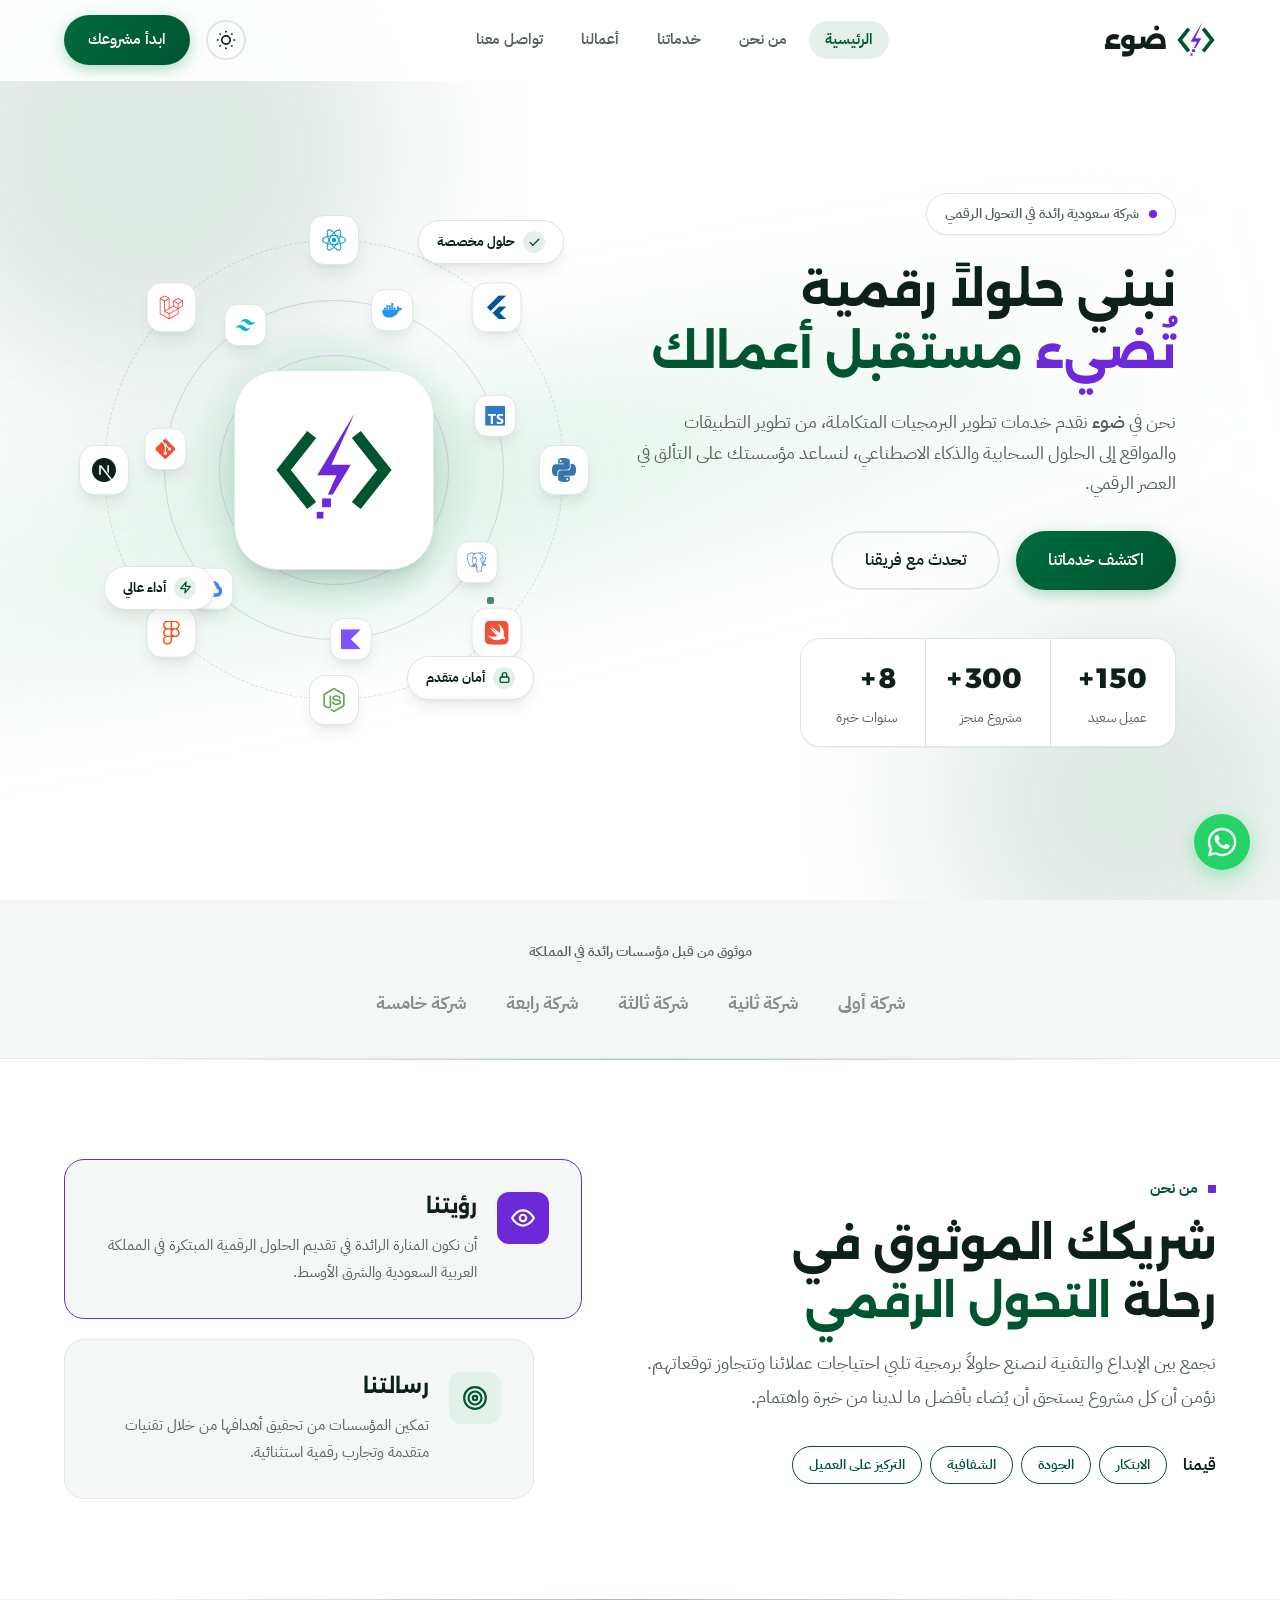
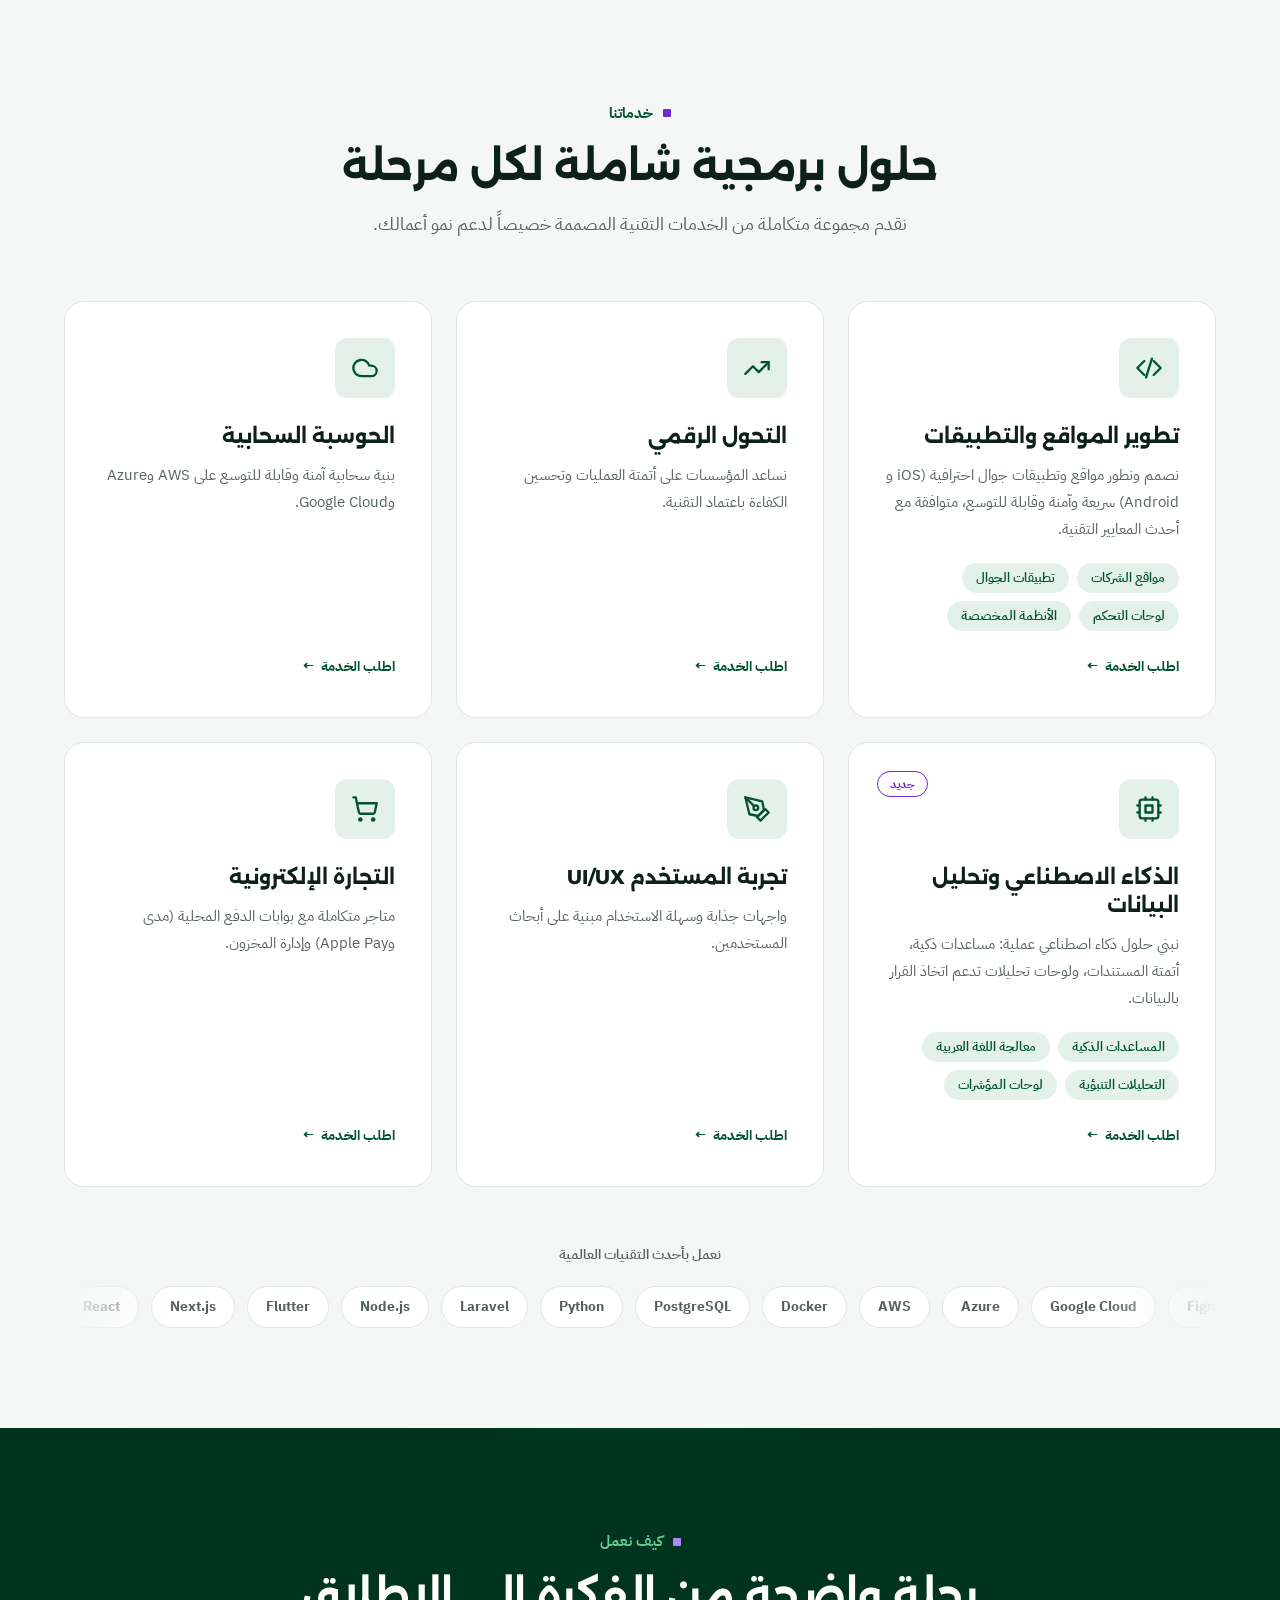
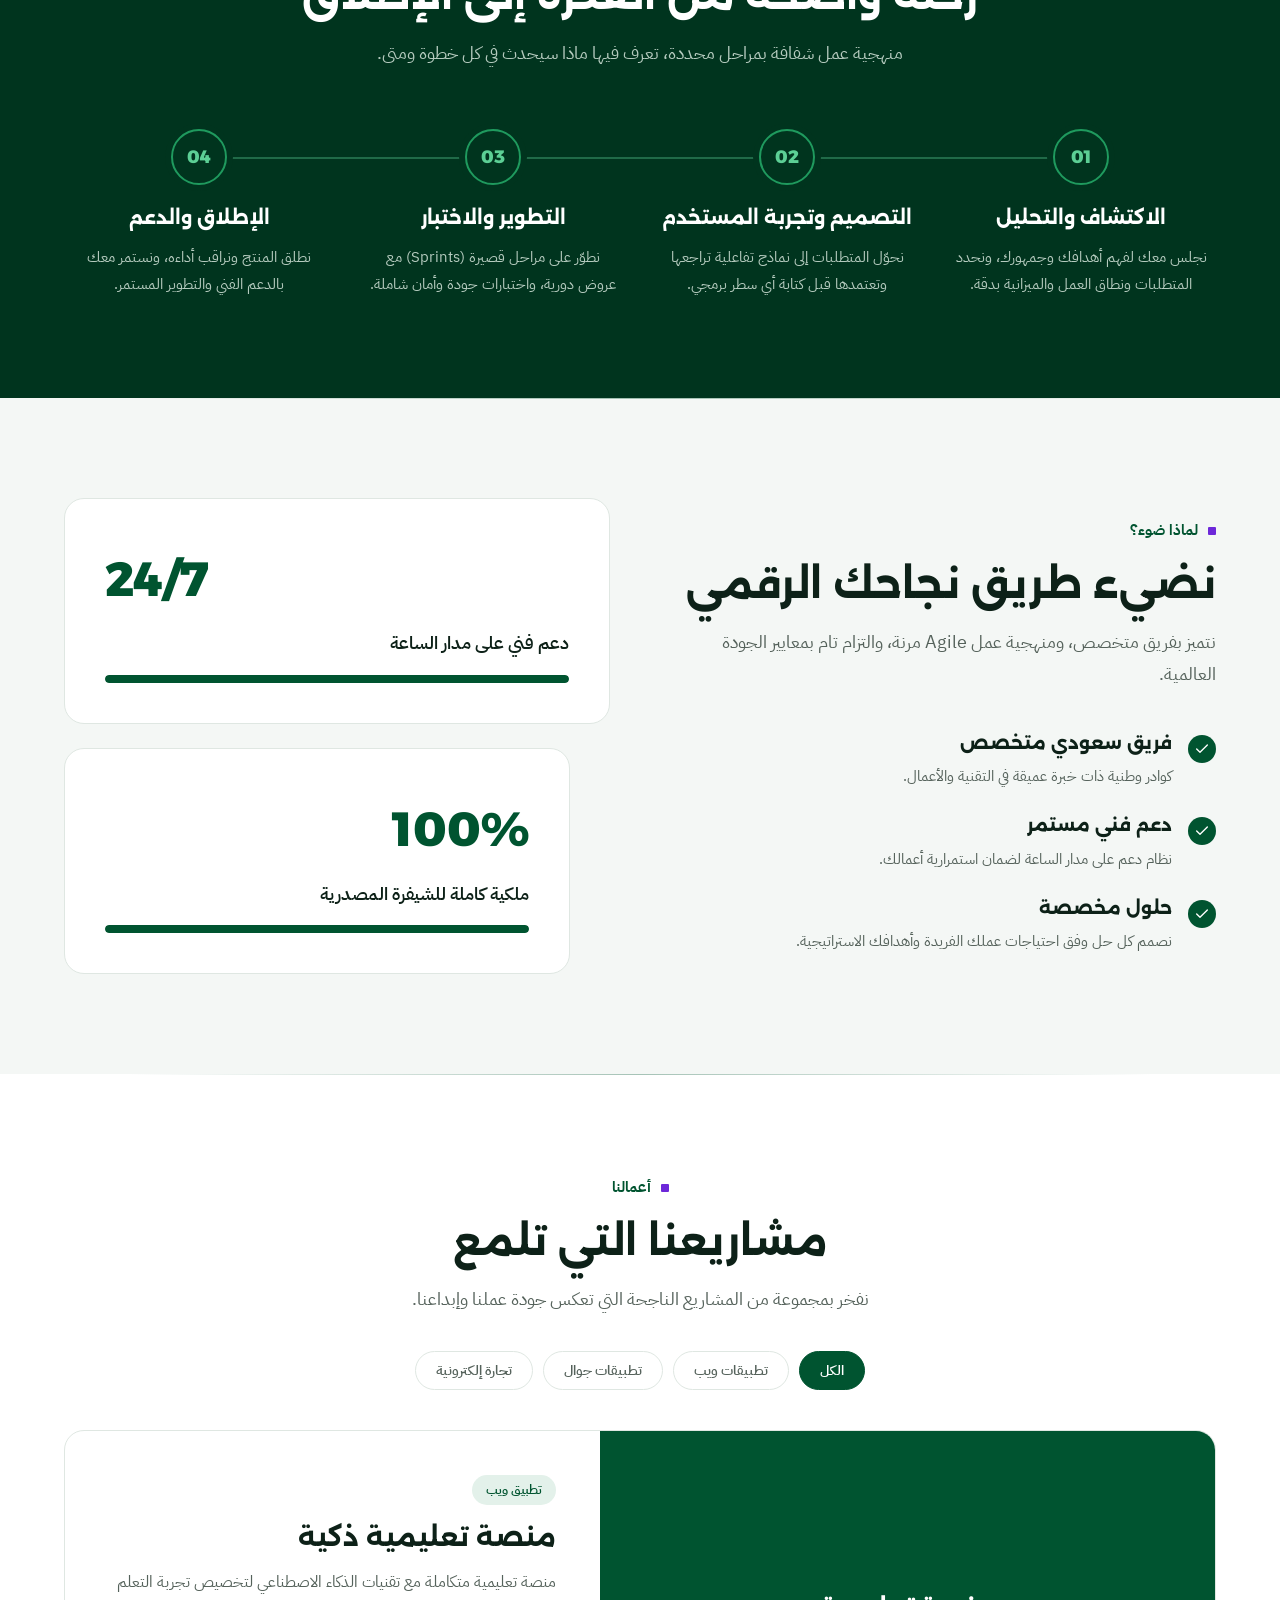
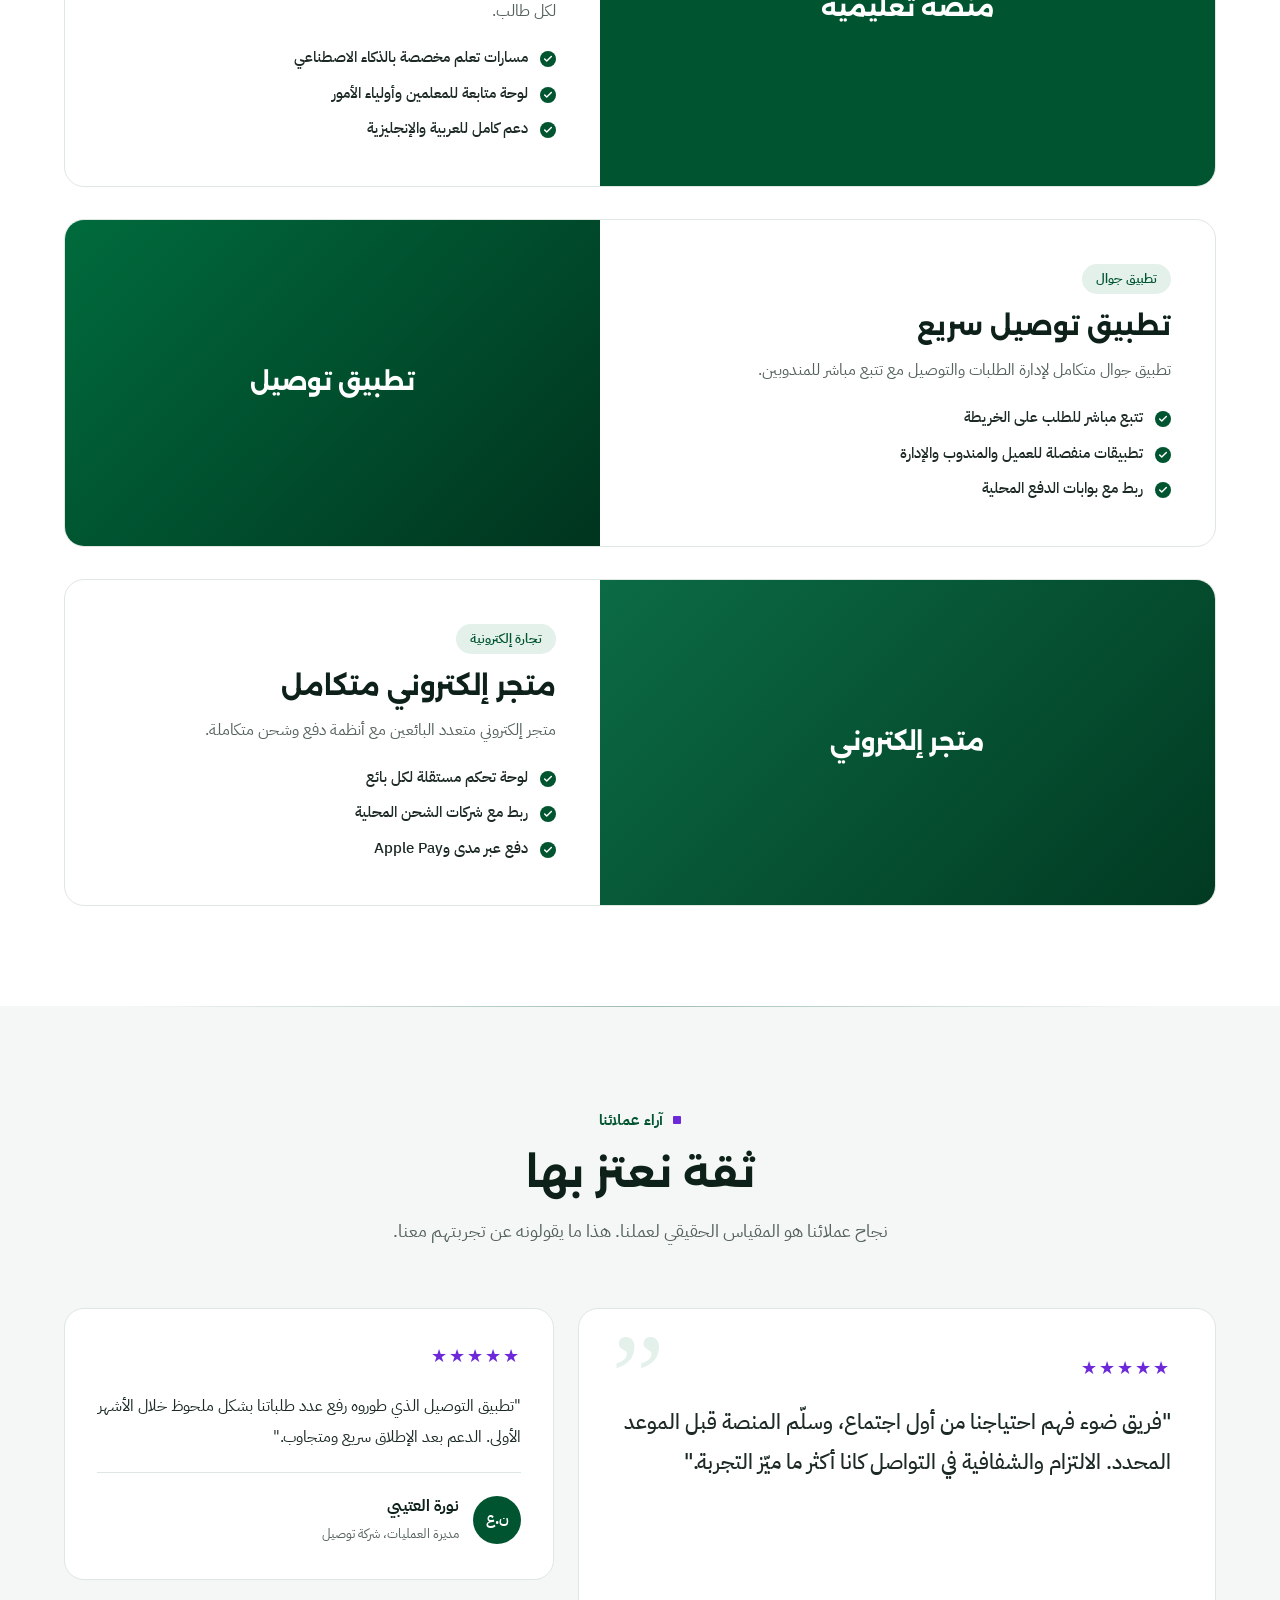
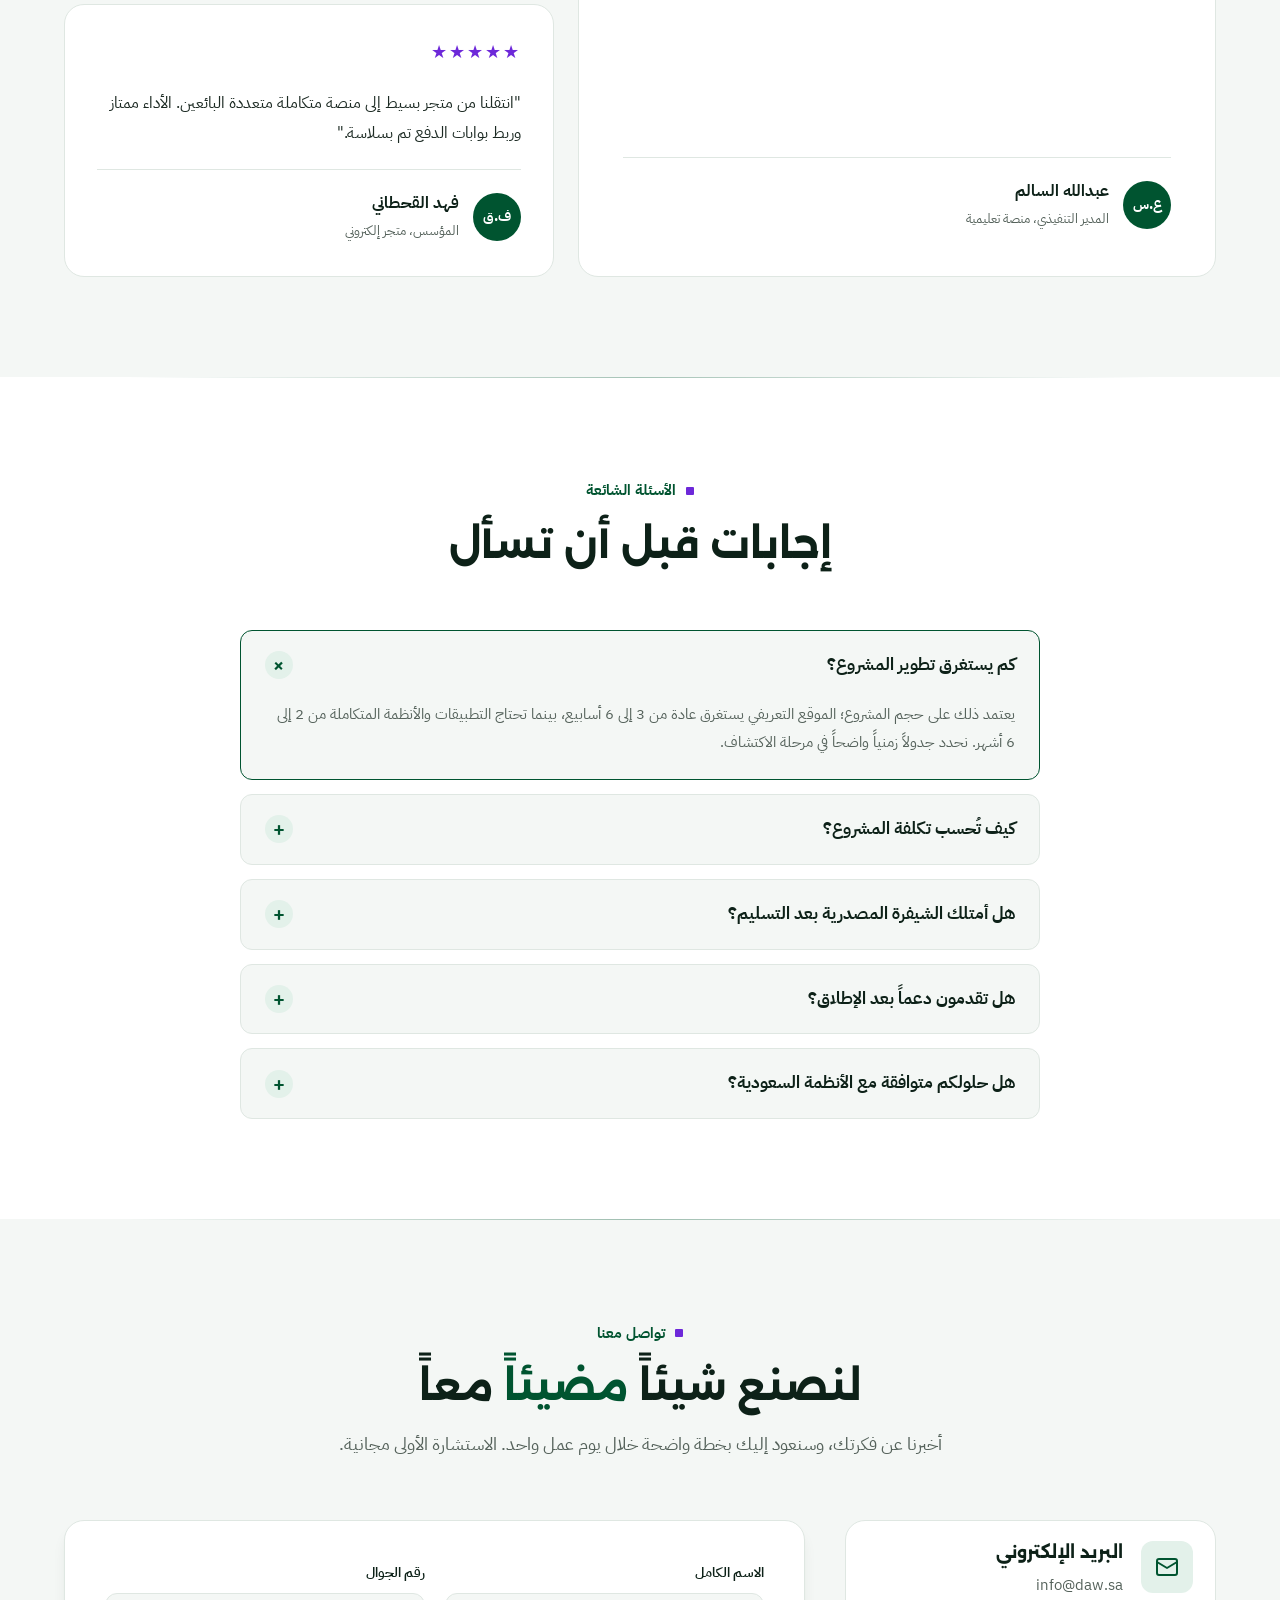
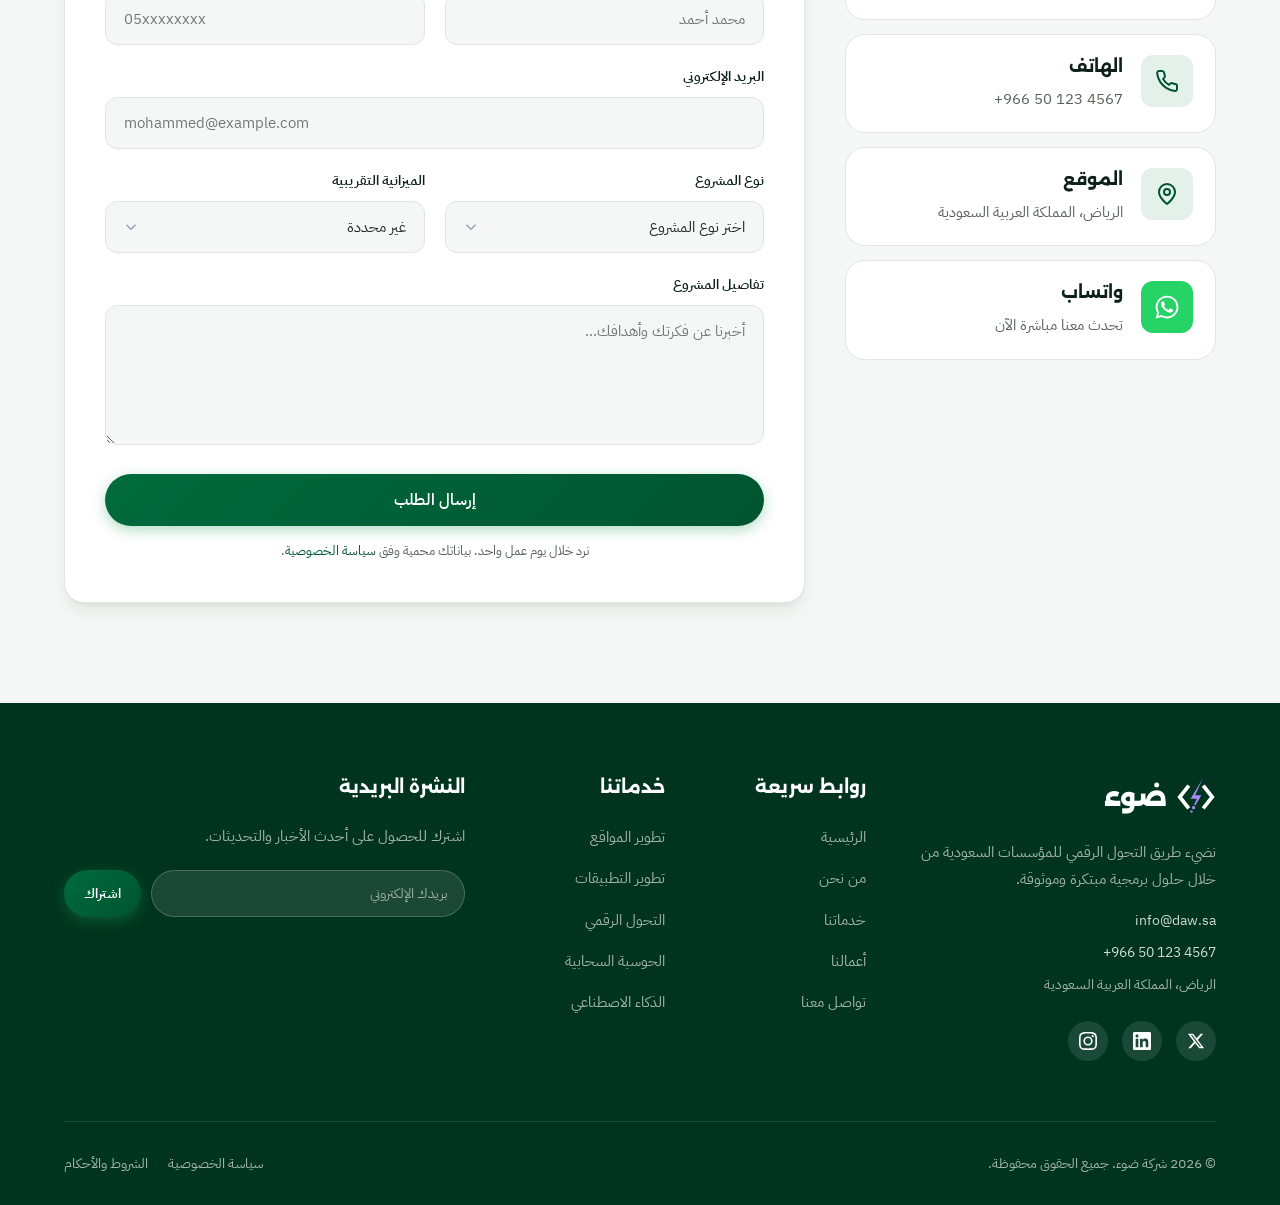
==== commit 4f38ecb0: "Integrate Google Tag Manager in index.html Added Google Tag Manager script for analytics." ====
--- a/index.html
+++ b/index.html
@@ -20,6 +20,16 @@
     <meta name="twitter:title" content="ضوء - تطوير البرمجيات كخدمة">
     <meta name="twitter:description" content="شركة سعودية متخصصة في تطوير البرمجيات والحلول الرقمية المبتكرة.">
 
+    <!-- Google -->
+
+    <script async src="https://www.googletagmanager.com/gtm.js?id=GTM-W57GD55S"></script>
+    <script>
+      window.dataLayer = window.dataLayer || [];
+      function gtag(){dataLayer.push(arguments);}
+      gtag('js', new Date());
+    </script>
+
+    
     <link rel="icon" type="image/svg+xml" href="brand/favicon.svg">
 
     <!-- تطبيق الوضع الداكن قبل الرسم لمنع الوميض -->
